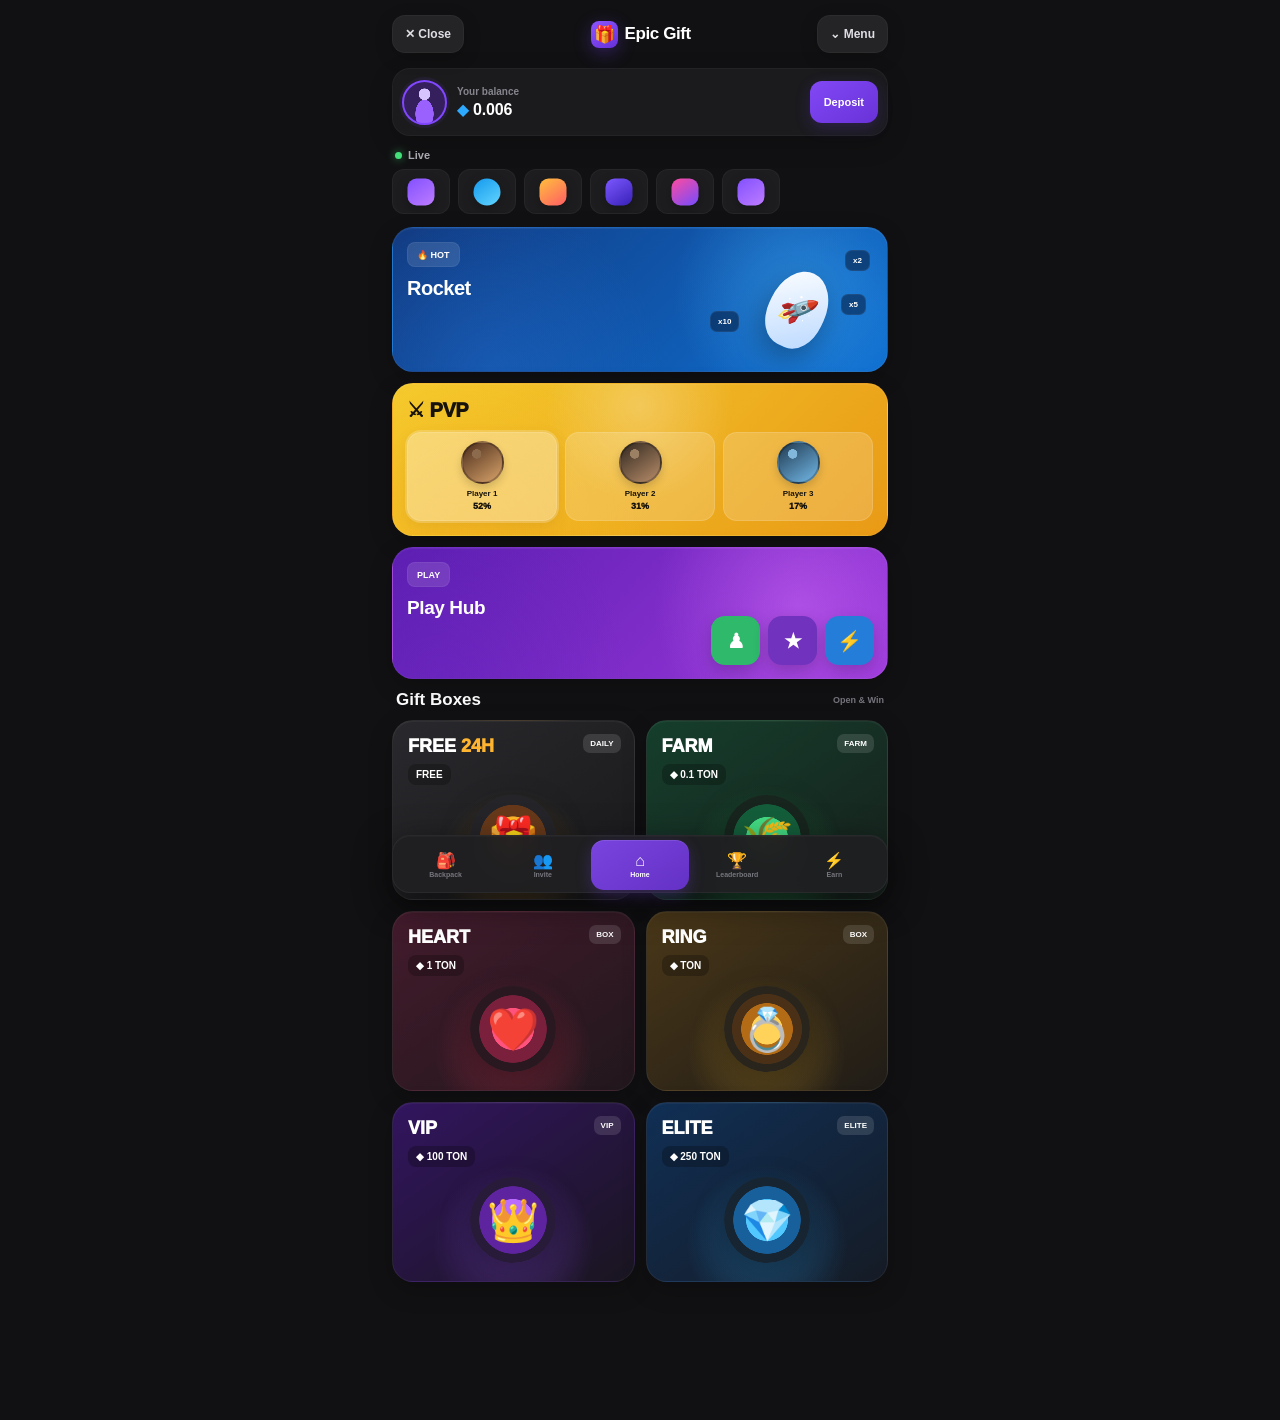
==== index.html @ b37fc545 "Update index.html" ====
<!DOCTYPE html>
<html lang="en">
<head>
  <meta charset="UTF-8">
  <meta name="viewport" content="width=device-width, initial-scale=1.0">
  <title>Epic Gift</title>

  <link rel="stylesheet" href="style.css?v=7">

  <style>
    /* BOX GRID */

    .box-section{
      margin-top:4px;
    }

    .box-section-title{
      display:flex;
      align-items:center;
      justify-content:space-between;
      margin:4px 4px 10px;
    }

    .box-section-title strong{
      font-size:17px;
      font-weight:900;
    }

    .box-section-title span{
      color:#77777f;
      font-size:9px;
      font-weight:700;
    }

    .box-grid{
      display:grid;
      grid-template-columns:repeat(2,1fr);
      gap:11px;
    }

    .gift-box-card{
      position:relative;
      min-height:180px;
      overflow:hidden;
      border-radius:21px;
      padding:15px;
      border:1px solid rgba(255,255,255,.06);
      box-shadow:
        inset 0 1px 0 rgba(255,255,255,.04),
        0 8px 25px rgba(0,0,0,.22);
      cursor:pointer;
      transition:transform .15s ease;
    }

    .gift-box-card:active{
      transform:scale(.97);
    }

    .box-name{
      position:relative;
      z-index:2;
      font-size:18px;
      font-weight:1000;
    }

    .box-price{
      position:relative;
      z-index:2;
      display:inline-flex;
      margin-top:7px;
      padding:5px 8px;
      border-radius:8px;
      background:rgba(0,0,0,.25);
      color:#fff;
      font-size:10px;
      font-weight:900;
    }

    .box-art{
      position:absolute;
      left:50%;
      bottom:18px;
      transform:translateX(-50%);
      width:86px;
      height:86px;
      display:flex;
      align-items:center;
      justify-content:center;
      border-radius:50%;
      font-size:42px;
      box-shadow:0 10px 30px rgba(0,0,0,.38);
    }

    .box-free{
      background:
        radial-gradient(circle at 50% 80%,rgba(255,174,39,.25),transparent 40%),
        linear-gradient(145deg,#29292d,#19191b);
    }

    .box-free .box-art{
      background:
        radial-gradient(circle,#ffb52f 0 35%,#67391a 36% 54%,#252529 55%);
    }

    .box-farm{
      background:
        radial-gradient(circle at 50% 80%,rgba(52,211,111,.32),transparent 42%),
        linear-gradient(145deg,#153e2c,#17201c);
    }

    .box-farm .box-art{
      background:
        radial-gradient(circle,#43dc83 0 34%,#145e3b 35% 55%,#17251e 56%);
    }

    .box-heart{
      background:
        radial-gradient(circle at 50% 80%,rgba(255,64,105,.34),transparent 42%),
        linear-gradient(145deg,#431b2c,#21171c);
    }

    .box-heart .box-art{
      background:
        radial-gradient(circle,#ff527c 0 34%,#7a203d 35% 55%,#291820 56%);
    }

    .box-ring{
      background:
        radial-gradient(circle at 50% 80%,rgba(255,194,52,.32),transparent 42%),
        linear-gradient(145deg,#493718,#201c17);
    }

    .box-ring .box-art{
      background:
        radial-gradient(circle,#ffd35a 0 25%,#b36b16 26% 42%,#493016 43% 57%,#29251d 58%);
    }

    .box-vip{
      background:
        radial-gradient(circle at 50% 80%,rgba(155,86,255,.38),transparent 43%),
        linear-gradient(145deg,#32155f,#19151f);
    }

    .box-vip .box-art{
      background:
        radial-gradient(circle,#b96cff 0 34%,#5e239e 35% 55%,#281a39 56%);
    }

    .box-elite{
      background:
        radial-gradient(circle at 50% 80%,rgba(51,174,255,.38),transparent 43%),
        linear-gradient(145deg,#102f55,#151b25);
    }

    .box-elite .box-art{
      background:
        radial-gradient(circle,#51c8ff 0 34%,#17609c 35% 55%,#172532 56%);
    }

    .box-tag{
      position:absolute;
      top:13px;
      right:13px;
      padding:5px 7px;
      border-radius:7px;
      background:rgba(255,255,255,.12);
      font-size:8px;
      font-weight:900;
    }

    @media(max-width:380px){

      .box-grid{
        gap:8px;
      }

      .gift-box-card{
        min-height:165px;
        padding:13px;
      }

      .box-name{
        font-size:16px;
      }

      .box-art{
        width:76px;
        height:76px;
        font-size:36px;
      }
    }
  </style>
</head>

<body>

<div class="app">

  <header class="topbar">

    <button class="close">
      ✕ Close
    </button>

    <div class="brand">
      <div class="gift-icon">🎁</div>
      <strong>Epic Gift</strong>
    </div>

    <button class="menu">
      ⌄ Menu
    </button>

  </header>


  <section class="balance">

    <div class="avatar"></div>

    <div class="balance-info">
      <span>Your balance</span>

      <strong>
        <i>◆</i> 0.006
      </strong>
    </div>

    <button class="deposit">
      Deposit
    </button>

  </section>


  <section class="live-section">

    <div class="live-title">
      <i></i>
      <span>Live</span>
    </div>

    <div class="live-scroll">

      <div class="live-item"></div>
      <div class="live-item ton"></div>
      <div class="live-item broom"></div>
      <div class="live-item bag"></div>
      <div class="live-item gift"></div>
      <div class="live-item"></div>

    </div>

  </section>


  <main>


    <!-- ROCKET -->

    <section class="banner rocket-banner">

      <div class="hot">
        🔥 HOT
      </div>

      <div class="rocket-title">
        Rocket
      </div>

      <div class="rocket-art">

        <div class="mult m1">
          x2
        </div>

        <div class="mult m2">
          x5
        </div>

        <div class="mult m3">
          x10
        </div>

        <div class="rocket-body">
          🚀
        </div>

      </div>

    </section>


    <!-- PVP -->

    <section class="banner pvp-banner">

      <div class="pvp-title">
        ⚔ PVP
      </div>

      <div class="players">

        <div class="player active-player">

          <div class="player-img"></div>

          <b>
            Player 1
          </b>

          <span>
            52%
          </span>

        </div>


        <div class="player">

          <div class="player-img two"></div>

          <b>
            Player 2
          </b>

          <span>
            31%
          </span>

        </div>


        <div class="player">

          <div class="player-img three"></div>

          <b>
            Player 3
          </b>

          <span>
            17%
          </span>

        </div>

      </div>

    </section>


    <!-- PLAY HUB -->

    <section class="banner play-banner">

      <div class="hot">
        PLAY
      </div>

      <div class="play-title">
        Play Hub
      </div>

      <div class="games">

        <div class="game green">
          ♟
        </div>

        <div class="game purple">
          ★
        </div>

        <div class="game blue">
          ⚡
        </div>

      </div>

    </section>


    <!-- BOXES -->

    <section class="box-section">

      <div class="box-section-title">

        <strong>
          Gift Boxes
        </strong>

        <span>
          Open & Win
        </span>

      </div>


      <div class="box-grid">


        <!-- FREE 24H -->

        <div
          class="gift-box-card box-free"
          data-box="FREE 24H"
          data-price="FREE"
        >

          <div class="box-name">
            FREE <span style="color:#ffb52f">24H</span>
          </div>

          <div class="box-price">
            FREE
          </div>

          <div class="box-art">
            🎁
          </div>

          <div class="box-tag">
            DAILY
          </div>

        </div>


        <!-- FARM -->

        <div
          class="gift-box-card box-farm"
          data-box="FARM BOX"
          data-price="0.1 TON"
        >

          <div class="box-name">
            FARM
          </div>

          <div class="box-price">
            ◆ 0.1 TON
          </div>

          <div class="box-art">
            🌾
          </div>

          <div class="box-tag">
            FARM
          </div>

        </div>


        <!-- HEART -->

        <div
          class="gift-box-card box-heart"
          data-box="HEART BOX"
          data-price="1 TON"
        >

          <div class="box-name">
            HEART
          </div>

          <div class="box-price">
            ◆ 1 TON
          </div>

          <div class="box-art">
            ❤️
          </div>

          <div class="box-tag">
            BOX
          </div>

        </div>


        <!-- RING -->

        <div
          class="gift-box-card box-ring"
          data-box="RING BOX"
          data-price="TON"
        >

          <div class="box-name">
            RING
          </div>

          <div class="box-price">
            ◆ TON
          </div>

          <div class="box-art">
            💍
          </div>

          <div class="box-tag">
            BOX
          </div>

        </div>


        <!-- VIP -->

        <div
          class="gift-box-card box-vip"
          data-box="VIP BOX"
          data-price="100 TON"
        >

          <div class="box-name">
            VIP
          </div>

          <div class="box-price">
            ◆ 100 TON
          </div>

          <div class="box-art">
            👑
          </div>

          <div class="box-tag">
            VIP
          </div>

        </div>


        <!-- ELITE -->

        <div
          class="gift-box-card box-elite"
          data-box="ELITE BOX"
          data-price="250 TON"
        >

          <div class="box-name">
            ELITE
          </div>

          <div class="box-price">
            ◆ 250 TON
          </div>

          <div class="box-art">
            💎
          </div>

          <div class="box-tag">
            ELITE
          </div>

        </div>


      </div>

    </section>


  </main>

</div>


<!-- BOTTOM NAV -->

<nav class="bottom-nav">

  <button>

    <div>
      🎒
    </div>

    <span>
      Backpack
    </span>

  </button>


  <button>

    <div>
      👥
    </div>

    <span>
      Invite
    </span>

  </button>


  <button class="active">

    <div>
      ⌂
    </div>

    <span>
      Home
    </span>

  </button>


  <button>

    <div>
      🏆
    </div>

    <span>
      Leaderboard
    </span>

  </button>


  <button>

    <div>
      ⚡
    </div>

    <span>
      Earn
    </span>

  </button>

</nav>


<script src="app.js?v=2"></script>


<script>
  document.addEventListener("DOMContentLoaded", () => {

    document.querySelectorAll(".gift-box-card").forEach(card => {

      card.addEventListener("click", () => {

        const box = card.dataset.box;
        const price = card.dataset.price;

        const old = document.querySelector(".epic-box-popup");

        if (old) {
          old.remove();
        }

        const popup = document.createElement("div");

        popup.className = "epic-box-popup";

        popup.innerHTML = `
          <div class="epic-box-popup-inner">

            <button class="epic-box-close">
              ✕
            </button>

            <div class="epic-box-popup-icon">
              🎁
            </div>

            <h2>
              ${box}
            </h2>

            <div class="epic-box-popup-price">
              ${price}
            </div>

            <p>
              Open this box and discover your possible Gift reward.
            </p>

            <button class="epic-box-open">
              OPEN BOX
            </button>

          </div>
        `;

        Object.assign(popup.style, {
          position:"fixed",
          inset:"0",
          zIndex:"200",
          background:"rgba(0,0,0,.76)",
          display:"flex",
          alignItems:"flex-end",
          justifyContent:"center",
          padding:"10px",
          backdropFilter:"blur(5px)"
        });

        const inner = popup.querySelector(
          ".epic-box-popup-inner"
        );

        Object.assign(inner.style, {
          width:"100%",
          maxWidth:"520px",
          background:"#222224",
          border:"1px solid rgba(255,255,255,.07)",
          borderRadius:"24px",
          padding:"22px",
          textAlign:"center",
          boxShadow:"0 20px 60px rgba(0,0,0,.6)"
        });

        const close = popup.querySelector(
          ".epic-box-close"
        );

        Object.assign(close.style, {
          position:"absolute",
          right:"22px",
          marginTop:"-5px",
          width:"38px",
          height:"38px",
          border:"0",
          borderRadius:"11px",
          background:"#303034",
          color:"#fff",
          fontSize:"18px"
        });

        Object.assign(
          popup.querySelector(".epic-box-popup-icon").style,
          {
            width:"80px",
            height:"80px",
            margin:"5px auto 12px",
            display:"flex",
            alignItems:"center",
            justifyContent:"center",
            borderRadius:"50%",
            background:"linear-gradient(145deg,#8b4dff,#5520b9)",
            fontSize:"38px",
            boxShadow:"0 10px 30px rgba(110,55,230,.35)"
          }
        );

        Object.assign(
          popup.querySelector(".epic-box-popup-price").style,
          {
            display:"inline-block",
            padding:"7px 12px",
            borderRadius:"10px",
            background:"#303034",
            color:"#fff",
            fontWeight:"900",
            fontSize:"13px"
          }
        );

        Object.assign(
          popup.querySelector(".epic-box-open").style,
          {
            width:"100%",
            padding:"14px",
            border:"0",
            borderRadius:"14px",
            background:"linear-gradient(145deg,#8148f5,#6932d8)",
            color:"#fff",
            fontWeight:"900",
            fontSize:"13px",
            marginTop:"10px"
          }
        );

        close.onclick = () => popup.remove();

        popup.onclick = e => {
          if (e.target === popup) {
            popup.remove();
          }
        };

        popup.querySelector(".epic-box-open").onclick = () => {

          alert(
            box +
            " — opening and real TON rewards will be connected after the wallet/backend is added."
          );

        };

        document.body.appendChild(popup);

      });

    });

  });
</script>

</body>
</html>
---- style.css ----
*{
  box-sizing:border-box;
}

html,
body{
  margin:0;
  padding:0;
  width:100%;
  min-height:100%;
  background:#111113;
  color:#fff;
  font-family:Arial,Helvetica,sans-serif;
}

body{
  overflow-x:hidden;
}

button{
  border:0;
  font:inherit;
  color:inherit;
  cursor:pointer;
  -webkit-tap-highlight-color:transparent;
}

.app{
  width:100%;
  max-width:520px;
  min-height:100vh;
  margin:0 auto;
  padding:0 12px 100px;
  background:#111113;
}

/* =========================
   HEADER
========================= */

.topbar{
  height:68px;
  display:flex;
  align-items:center;
  justify-content:space-between;
  gap:8px;
}

.close,
.menu{
  min-height:38px;
  background:#242427;
  border-radius:13px;
  padding:9px 13px;
  font-size:12px;
  font-weight:800;
  color:#dedee3;
  box-shadow:
    inset 0 0 0 1px rgba(255,255,255,.035),
    0 5px 18px rgba(0,0,0,.18);
}

.brand{
  display:flex;
  align-items:center;
  justify-content:center;
  gap:7px;
  font-size:17px;
  letter-spacing:-.4px;
}

.gift-icon{
  width:27px;
  height:27px;
  display:flex;
  align-items:center;
  justify-content:center;
  border-radius:8px;
  background:linear-gradient(145deg,#8c55ff,#6630d8);
  color:#fff;
  font-size:17px;
  box-shadow:0 5px 18px rgba(116,62,238,.32);
}

/* =========================
   BALANCE
========================= */

.balance{
  min-height:68px;
  display:flex;
  align-items:center;
  gap:10px;
  padding:9px 9px;
  background:#1b1b1e;
  border:1px solid rgba(255,255,255,.035);
  border-radius:18px;
  box-shadow:0 8px 25px rgba(0,0,0,.18);
}

.avatar{
  width:45px;
  height:45px;
  flex:none;
  border-radius:50%;
  position:relative;
  overflow:hidden;
  background:
    radial-gradient(
      circle at 50% 30%,
      #d6c4ff 0 16%,
      transparent 17%
    ),
    radial-gradient(
      ellipse at 50% 78%,
      #9a61ff 0 31%,
      transparent 32%
    ),
    #35205d;
  border:2px solid #8146ff;
  box-shadow:0 0 0 3px rgba(129,70,255,.08);
}

.balance-info{
  min-width:0;
  flex:1;
  display:flex;
  flex-direction:column;
  gap:5px;
}

.balance-info span{
  color:#85858d;
  font-size:10px;
  font-weight:700;
}

.balance-info strong{
  font-size:16px;
  line-height:1;
  letter-spacing:-.2px;
}

.balance-info strong i{
  color:#2da9ff;
  font-style:normal;
  font-size:15px;
}

.deposit{
  min-height:42px;
  background:linear-gradient(145deg,#8148f5,#6932d8);
  border-radius:12px;
  padding:10px 14px;
  font-size:11px;
  font-weight:900;
  white-space:nowrap;
  box-shadow:0 5px 15px rgba(111,57,222,.22);
}

/* =========================
   LIVE
========================= */

.live-section{
  margin-top:13px;
}

.live-title{
  display:flex;
  align-items:center;
  gap:6px;
  margin:0 0 8px 3px;
  font-size:11px;
  color:#aaaab1;
  font-weight:700;
}

.live-title i{
  width:7px;
  height:7px;
  flex:none;
  border-radius:50%;
  background:#43df78;
  box-shadow:0 0 9px rgba(67,223,120,.65);
}

.live-scroll{
  display:flex;
  gap:8px;
  overflow:hidden;
}

.live-item{
  width:58px;
  height:45px;
  flex:none;
  position:relative;
  overflow:hidden;
  border-radius:12px;
  background:#1d1d20;
  border:1px solid rgba(255,255,255,.04);
}

.live-item::after{
  content:"";
  position:absolute;
  width:27px;
  height:27px;
  left:50%;
  top:50%;
  transform:translate(-50%,-50%);
  border-radius:9px;
  background:linear-gradient(145deg,#8250ff,#bd7cff);
  box-shadow:0 4px 12px rgba(0,0,0,.25);
}

.live-item.ton::after{
  background:linear-gradient(145deg,#1499ed,#63d5ff);
  border-radius:50%;
}

.live-item.broom::after{
  background:linear-gradient(145deg,#ffbf3d,#ff5d64);
}

.live-item.bag::after{
  background:linear-gradient(145deg,#7c58ff,#3820b7);
}

.live-item.gift::after{
  background:linear-gradient(145deg,#ff4b9e,#744cff);
}

/* =========================
   MAIN
========================= */

main{
  margin-top:13px;
  padding-bottom:18px;
}

/* =========================
   GENERAL BANNERS
========================= */

.banner{
  position:relative;
  overflow:hidden;
  margin-bottom:11px;
  border-radius:21px;
  padding:14px;
  border:1px solid rgba(255,255,255,.055);
  box-shadow:
    inset 0 1px 0 rgba(255,255,255,.05),
    0 8px 24px rgba(0,0,0,.2);
}

.hot{
  display:inline-flex;
  align-items:center;
  min-height:25px;
  padding:5px 9px;
  border-radius:8px;
  background:rgba(255,255,255,.12);
  border:1px solid rgba(255,255,255,.06);
  font-size:9px;
  font-weight:900;
}

/* =========================
   ROCKET
========================= */

.rocket-banner{
  min-height:145px;
  background:
    radial-gradient(
      circle at 82% 45%,
      rgba(74,185,255,.42),
      transparent 30%
    ),
    radial-gradient(
      circle at 20% 100%,
      rgba(40,116,220,.3),
      transparent 40%
    ),
    linear-gradient(135deg,#123b82,#0e6ed0);
}

.rocket-title{
  margin-top:10px;
  font-size:20px;
  font-weight:900;
  letter-spacing:-.5px;
}

.rocket-art{
  position:absolute;
  right:17px;
  top:17px;
  width:160px;
  height:120px;
}

.rocket-body{
  position:absolute;
  left:59px;
  top:25px;
  width:57px;
  height:79px;
  display:flex;
  align-items:center;
  justify-content:center;
  transform:rotate(25deg);
  border-radius:52% 52% 45% 45%;
  background:linear-gradient(145deg,#fff,#b9d8ff);
  color:#1373d7;
  font-size:29px;
  box-shadow:0 10px 28px rgba(0,0,0,.3);
}

.mult{
  position:absolute;
  padding:5px 7px;
  border-radius:7px;
  background:rgba(4,27,61,.55);
  border:1px solid rgba(255,255,255,.06);
  font-size:8px;
  font-weight:900;
}

.m1{
  right:0;
  top:5px;
}

.m2{
  right:4px;
  top:49px;
}

.m3{
  left:0;
  top:66px;
}

/* =========================
   PVP
========================= */

.pvp-banner{
  min-height:147px;
  background:
    radial-gradient(
      circle at 50% 15%,
      rgba(255,255,255,.24),
      transparent 34%
    ),
    radial-gradient(
      circle at 15% 100%,
      rgba(255,173,25,.28),
      transparent 42%
    ),
    linear-gradient(135deg,#f4cb2d,#e99a16);
  color:#17120a;
}

.pvp-title{
  margin-bottom:10px;
  font-size:20px;
  font-weight:1000;
  letter-spacing:-.5px;
}

.players{
  display:flex;
  justify-content:space-between;
  gap:8px;
}

.player{
  flex:1;
  min-width:0;
  padding:8px 5px 9px;
  border-radius:14px;
  text-align:center;
  background:rgba(255,255,255,.18);
  border:1px solid rgba(255,255,255,.13);
}

.active-player{
  background:rgba(255,255,255,.35);
  box-shadow:
    0 0 0 2px rgba(255,255,255,.22),
    0 5px 15px rgba(120,70,0,.12);
}

.player-img{
  width:43px;
  height:43px;
  margin:0 auto 5px;
  border-radius:50%;
  background:
    radial-gradient(circle at 35% 28%,#8c6b4d 0 12%,transparent 13%),
    linear-gradient(145deg,#4b2d1c,#d8a36a);
  border:2px solid rgba(0,0,0,.25);
  box-shadow:0 4px 9px rgba(0,0,0,.16);
}

.player-img.two{
  background:
    radial-gradient(circle at 35% 28%,#9c8064 0 12%,transparent 13%),
    linear-gradient(145deg,#312820,#b88d69);
}

.player-img.three{
  background:
    radial-gradient(circle at 35% 28%,#83b8dd 0 12%,transparent 13%),
    linear-gradient(145deg,#20394f,#72b8e7);
}

.player b{
  display:block;
  font-size:8px;
}

.player span{
  display:block;
  margin-top:3px;
  font-size:9px;
  font-weight:1000;
}

/* =========================
   PLAY HUB
========================= */

.play-banner{
  min-height:132px;
  background:
    radial-gradient(
      circle at 82% 45%,
      rgba(222,119,255,.42),
      transparent 35%
    ),
    radial-gradient(
      circle at 10% 100%,
      rgba(96,35,187,.35),
      transparent 40%
    ),
    linear-gradient(135deg,#5c1eb1,#9b38dc);
}

.play-title{
  margin-top:10px;
  font-size:19px;
  font-weight:900;
  letter-spacing:-.4px;
}

.games{
  position:absolute;
  right:13px;
  bottom:13px;
  display:flex;
  gap:8px;
}

.game{
  width:49px;
  height:49px;
  display:flex;
  align-items:center;
  justify-content:center;
  border-radius:14px;
  color:#fff;
  font-size:20px;
  font-weight:900;
  box-shadow:0 6px 16px rgba(0,0,0,.18);
}

.game.green{
  background:#2eb96b;
}

.game.purple{
  background:#7133be;
}

.game.blue{
  background:#247ed9;
}

/* =========================
   FREE CARDS
========================= */

.free-grid{
  display:grid;
  grid-template-columns:1fr 1fr;
  gap:11px;
  padding-bottom:10px;
}

.free-card{
  position:relative;
  min-height:166px;
  overflow:hidden;
  border-radius:21px;
  padding:15px;
  background:#202023;
  border:1px solid rgba(255,255,255,.05);
  box-shadow:
    inset 0 1px 0 rgba(255,255,255,.035),
    0 8px 22px rgba(0,0,0,.2);
}

.free24{
  background:
    radial-gradient(
      circle at 50% 78%,
      rgba(255,184,53,.32),
      transparent 37%
    ),
    linear-gradient(145deg,#29292c,#1b1b1d);
}

.free{
  background:
    radial-gradient(
      circle at 50% 78%,
      rgba(124,66,255,.4),
      transparent 38%
    ),
    linear-gradient(145deg,#29272f,#1b1b1d);
}

.free-title{
  position:relative;
  z-index:2;
  font-size:19px;
  font-weight:1000;
  letter-spacing:-.4px;
}

.free-title span{
  color:#ffb62e;
}

.ring,
.free-art{
  position:absolute;
  left:50%;
  bottom:18px;
  transform:translateX(-50%);
  width:79px;
  height:79px;
  display:flex;
  align-items:center;
  justify-content:center;
  border-radius:50%;
  font-size:26px;
  box-shadow:0 10px 28px rgba(0,0,0,.4);
}

.ring{
  background:
    radial-gradient(
      circle,
      #ffcf58 0 17%,
      #ff8d24 18% 35%,
      #593a1c 36% 52%,
      #252529 53%
    );
}

.free-art{
  background:
    radial-gradient(
      circle,
      #c494ff 0 17%,
      #7741e5 18% 40%,
      #332058 41% 60%,
      #252529 61%
    );
}

/* =========================
   BOTTOM NAV
========================= */

.bottom-nav{
  position:fixed;
  z-index:20;
  left:50%;
  bottom:8px;
  transform:translateX(-50%);
  width:calc(100% - 20px);
  max-width:496px;
  height:67px;
  display:grid;
  grid-template-columns:repeat(5,1fr);
  padding:5px;
  border-radius:19px;
  background:rgba(31,31,34,.97);
  border:1px solid rgba(255,255,255,.045);
  box-shadow:
    0 10px 35px rgba(0,0,0,.52),
    inset 0 1px 0 rgba(255,255,255,.025);
  backdrop-filter:blur(12px);
}

.bottom-nav button{
  min-width:0;
  min-height:54px;
  display:flex;
  flex-direction:column;
  align-items:center;
  justify-content:center;
  gap:3px;
  background:transparent;
  border-radius:14px;
  color:#77777f;
  font-size:8px;
  font-weight:800;
}

.bottom-nav button div{
  font-size:18px;
  line-height:19px;
}

.bottom-nav button.active{
  color:#fff;
  background:linear-gradient(145deg,#7944df,#6431c5);
  box-shadow:
    0 5px 15px rgba(112,64,217,.3),
    inset 0 1px 0 rgba(255,255,255,.1);
}

/* =========================
   PANELS
========================= */

.epic-panel{
  -webkit-backdrop-filter:blur(5px);
  backdrop-filter:blur(5px);
}

.epic-panel-box{
  border:1px solid rgba(255,255,255,.06);
  color:#fff;
}

.epic-panel-head{
  display:flex;
  align-items:center;
  justify-content:space-between;
  gap:10px;
  margin-bottom:12px;
}

.epic-panel-close{
  width:36px;
  height:36px;
  display:flex;
  align-items:center;
  justify-content:center;
  border-radius:10px;
  background:#303034;
  color:#fff;
}

/* =========================
   MOBILE
========================= */

@media(max-width:380px){

  .app{
    padding-left:9px;
    padding-right:9px;
    padding-bottom:104px;
  }

  .topbar{
    height:64px;
  }

  .close,
  .menu{
    padding:8px 10px;
    font-size:11px;
  }

  .brand{
    font-size:15px;
  }

  .balance{
    gap:8px;
  }

  .deposit{
    padding:10px 11px;
  }

  .rocket-art{
    right:5px;
    transform:scale(.9);
    transform-origin:right center;
  }

  .free-grid{
    gap:8px;
  }

  .free-card{
    min-height:155px;
    padding:13px;
  }

  .games{
    right:9px;
    gap:5px;
  }

  .game{
    width:43px;
    height:43px;
  }

  .bottom-nav{
    width:calc(100% - 14px);
  }
}
/* FIX BOTTOM NAV */

.bottom-nav{
  height:58px;
  bottom:7px;
  padding:4px;
  border-radius:18px;
}

.bottom-nav button{
  min-height:48px;
  gap:2px;
  font-size:7px;
  border-radius:13px;
}

.bottom-nav button div{
  font-size:16px;
  line-height:17px;
}

.bottom-nav button.active{
  min-height:50px;
}

.app{
  padding-bottom:120px;
}

.free-grid{
  padding-bottom:18px;
}
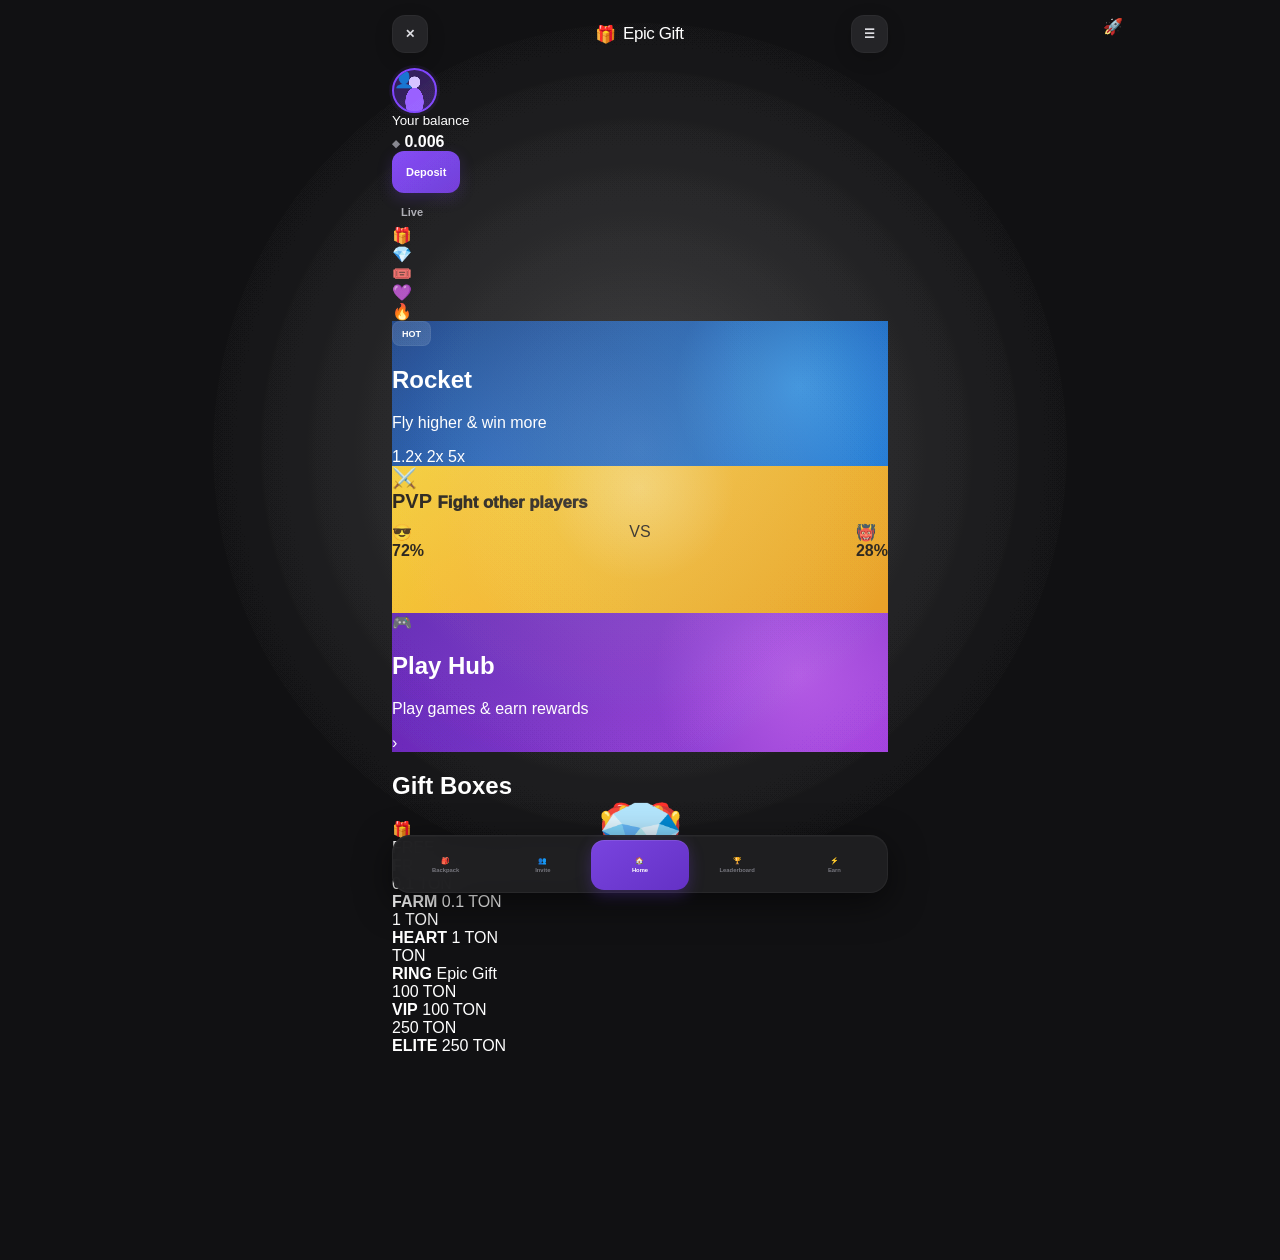
==== commit cd7ae352: "Update index.html" ====
--- a/index.html
+++ b/index.html
@@ -2,348 +2,113 @@
 <html lang="en">
 <head>
   <meta charset="UTF-8">
-  <meta name="viewport" content="width=device-width, initial-scale=1.0">
+  <meta name="viewport" content="width=device-width, initial-scale=1.0, maximum-scale=1.0, user-scalable=no">
+
   <title>Epic Gift</title>
 
-  <link rel="stylesheet" href="style.css?v=7">
-
-  <style>
-    /* BOX GRID */
-
-    .box-section{
-      margin-top:4px;
-    }
-
-    .box-section-title{
-      display:flex;
-      align-items:center;
-      justify-content:space-between;
-      margin:4px 4px 10px;
-    }
-
-    .box-section-title strong{
-      font-size:17px;
-      font-weight:900;
-    }
-
-    .box-section-title span{
-      color:#77777f;
-      font-size:9px;
-      font-weight:700;
-    }
-
-    .box-grid{
-      display:grid;
-      grid-template-columns:repeat(2,1fr);
-      gap:11px;
-    }
-
-    .gift-box-card{
-      position:relative;
-      min-height:180px;
-      overflow:hidden;
-      border-radius:21px;
-      padding:15px;
-      border:1px solid rgba(255,255,255,.06);
-      box-shadow:
-        inset 0 1px 0 rgba(255,255,255,.04),
-        0 8px 25px rgba(0,0,0,.22);
-      cursor:pointer;
-      transition:transform .15s ease;
-    }
-
-    .gift-box-card:active{
-      transform:scale(.97);
-    }
-
-    .box-name{
-      position:relative;
-      z-index:2;
-      font-size:18px;
-      font-weight:1000;
-    }
-
-    .box-price{
-      position:relative;
-      z-index:2;
-      display:inline-flex;
-      margin-top:7px;
-      padding:5px 8px;
-      border-radius:8px;
-      background:rgba(0,0,0,.25);
-      color:#fff;
-      font-size:10px;
-      font-weight:900;
-    }
-
-    .box-art{
-      position:absolute;
-      left:50%;
-      bottom:18px;
-      transform:translateX(-50%);
-      width:86px;
-      height:86px;
-      display:flex;
-      align-items:center;
-      justify-content:center;
-      border-radius:50%;
-      font-size:42px;
-      box-shadow:0 10px 30px rgba(0,0,0,.38);
-    }
-
-    .box-free{
-      background:
-        radial-gradient(circle at 50% 80%,rgba(255,174,39,.25),transparent 40%),
-        linear-gradient(145deg,#29292d,#19191b);
-    }
-
-    .box-free .box-art{
-      background:
-        radial-gradient(circle,#ffb52f 0 35%,#67391a 36% 54%,#252529 55%);
-    }
-
-    .box-farm{
-      background:
-        radial-gradient(circle at 50% 80%,rgba(52,211,111,.32),transparent 42%),
-        linear-gradient(145deg,#153e2c,#17201c);
-    }
-
-    .box-farm .box-art{
-      background:
-        radial-gradient(circle,#43dc83 0 34%,#145e3b 35% 55%,#17251e 56%);
-    }
-
-    .box-heart{
-      background:
-        radial-gradient(circle at 50% 80%,rgba(255,64,105,.34),transparent 42%),
-        linear-gradient(145deg,#431b2c,#21171c);
-    }
-
-    .box-heart .box-art{
-      background:
-        radial-gradient(circle,#ff527c 0 34%,#7a203d 35% 55%,#291820 56%);
-    }
-
-    .box-ring{
-      background:
-        radial-gradient(circle at 50% 80%,rgba(255,194,52,.32),transparent 42%),
-        linear-gradient(145deg,#493718,#201c17);
-    }
-
-    .box-ring .box-art{
-      background:
-        radial-gradient(circle,#ffd35a 0 25%,#b36b16 26% 42%,#493016 43% 57%,#29251d 58%);
-    }
-
-    .box-vip{
-      background:
-        radial-gradient(circle at 50% 80%,rgba(155,86,255,.38),transparent 43%),
-        linear-gradient(145deg,#32155f,#19151f);
-    }
-
-    .box-vip .box-art{
-      background:
-        radial-gradient(circle,#b96cff 0 34%,#5e239e 35% 55%,#281a39 56%);
-    }
-
-    .box-elite{
-      background:
-        radial-gradient(circle at 50% 80%,rgba(51,174,255,.38),transparent 43%),
-        linear-gradient(145deg,#102f55,#151b25);
-    }
-
-    .box-elite .box-art{
-      background:
-        radial-gradient(circle,#51c8ff 0 34%,#17609c 35% 55%,#172532 56%);
-    }
-
-    .box-tag{
-      position:absolute;
-      top:13px;
-      right:13px;
-      padding:5px 7px;
-      border-radius:7px;
-      background:rgba(255,255,255,.12);
-      font-size:8px;
-      font-weight:900;
-    }
-
-    @media(max-width:380px){
-
-      .box-grid{
-        gap:8px;
-      }
-
-      .gift-box-card{
-        min-height:165px;
-        padding:13px;
-      }
-
-      .box-name{
-        font-size:16px;
-      }
-
-      .box-art{
-        width:76px;
-        height:76px;
-        font-size:36px;
-      }
-    }
-  </style>
+  <link rel="stylesheet" href="style.css?v=8">
 </head>
 
 <body>
 
-<div class="app">
-
-  <header class="topbar">
-
-    <button class="close">
-      ✕ Close
-    </button>
-
-    <div class="brand">
-      <div class="gift-icon">🎁</div>
-      <strong>Epic Gift</strong>
-    </div>
-
-    <button class="menu">
-      ⌄ Menu
-    </button>
-
-  </header>
-
-
-  <section class="balance">
-
-    <div class="avatar"></div>
-
-    <div class="balance-info">
-      <span>Your balance</span>
-
-      <strong>
-        <i>◆</i> 0.006
-      </strong>
-    </div>
-
-    <button class="deposit">
-      Deposit
-    </button>
-
-  </section>
-
-
-  <section class="live-section">
-
-    <div class="live-title">
-      <i></i>
-      <span>Live</span>
-    </div>
-
-    <div class="live-scroll">
-
-      <div class="live-item"></div>
-      <div class="live-item ton"></div>
-      <div class="live-item broom"></div>
-      <div class="live-item bag"></div>
-      <div class="live-item gift"></div>
-      <div class="live-item"></div>
-
-    </div>
-
-  </section>
-
-
-  <main>
+  <div class="app">
+
+    <!-- HEADER -->
+    <header class="topbar">
+
+      <button class="close">✕</button>
+
+      <div class="brand">
+        <div class="brand-icon">🎁</div>
+        <span>Epic Gift</span>
+      </div>
+
+      <button class="menu">☰</button>
+
+    </header>
+
+
+    <!-- BALANCE -->
+    <section class="balance-section">
+
+      <div class="avatar">👤</div>
+
+      <div class="balance-info">
+        <small>Your balance</small>
+
+        <div class="balance-value">
+          <span class="ton-icon">◆</span>
+          <strong>0.006</strong>
+        </div>
+      </div>
+
+      <button class="deposit">Deposit</button>
+
+    </section>
+
+
+    <!-- LIVE -->
+    <section class="live-section">
+
+      <div class="live-title">
+        <span class="live-dot"></span>
+        <strong>Live</strong>
+      </div>
+
+      <div class="live-cards">
+        <div class="live-card">🎁</div>
+        <div class="live-card">💎</div>
+        <div class="live-card">🎟️</div>
+        <div class="live-card">💜</div>
+        <div class="live-card">🔥</div>
+      </div>
+
+    </section>
 
 
     <!-- ROCKET -->
-
-    <section class="banner rocket-banner">
-
-      <div class="hot">
-        🔥 HOT
-      </div>
-
-      <div class="rocket-title">
-        Rocket
-      </div>
-
-      <div class="rocket-art">
-
-        <div class="mult m1">
-          x2
-        </div>
-
-        <div class="mult m2">
-          x5
-        </div>
-
-        <div class="mult m3">
-          x10
-        </div>
-
-        <div class="rocket-body">
-          🚀
-        </div>
-
+    <section class="rocket-banner">
+
+      <div class="banner-text">
+        <span class="hot">HOT</span>
+        <h2>Rocket</h2>
+        <p>Fly higher & win more</p>
+      </div>
+
+      <div class="rocket-art">🚀</div>
+
+      <div class="multipliers">
+        <span>1.2x</span>
+        <span>2x</span>
+        <span>5x</span>
       </div>
 
     </section>
 
 
     <!-- PVP -->
-
-    <section class="banner pvp-banner">
+    <section class="pvp-banner">
 
       <div class="pvp-title">
-        ⚔ PVP
+        <span>⚔️</span>
+        <div>
+          <strong>PVP</strong>
+          <small>Fight other players</small>
+        </div>
       </div>
 
       <div class="players">
 
-        <div class="player active-player">
-
-          <div class="player-img"></div>
-
-          <b>
-            Player 1
-          </b>
-
-          <span>
-            52%
-          </span>
-
-        </div>
-
-
-        <div class="player">
-
-          <div class="player-img two"></div>
-
-          <b>
-            Player 2
-          </b>
-
-          <span>
-            31%
-          </span>
-
-        </div>
-
-
-        <div class="player">
-
-          <div class="player-img three"></div>
-
-          <b>
-            Player 3
-          </b>
-
-          <span>
-            17%
-          </span>
-
+        <div class="player-card">
+          <div class="player-avatar">😎</div>
+          <b>72%</b>
+        </div>
+
+        <div class="vs">VS</div>
+
+        <div class="player-card">
+          <div class="player-avatar">👹</div>
+          <b>28%</b>
         </div>
 
       </div>
@@ -352,465 +117,461 @@
 
 
     <!-- PLAY HUB -->
-
-    <section class="banner play-banner">
-
-      <div class="hot">
-        PLAY
-      </div>
-
-      <div class="play-title">
-        Play Hub
-      </div>
-
-      <div class="games">
-
-        <div class="game green">
-          ♟
-        </div>
-
-        <div class="game purple">
-          ★
-        </div>
-
-        <div class="game blue">
-          ⚡
-        </div>
-
-      </div>
+    <section class="play-banner">
+
+      <div>
+        <span class="play-icon">🎮</span>
+
+        <div>
+          <h2>Play Hub</h2>
+          <p>Play games & earn rewards</p>
+        </div>
+      </div>
+
+      <span class="arrow">›</span>
 
     </section>
 
 
     <!-- BOXES -->
-
-    <section class="box-section">
-
-      <div class="box-section-title">
-
-        <strong>
-          Gift Boxes
-        </strong>
-
-        <span>
-          Open & Win
-        </span>
-
-      </div>
-
-
-      <div class="box-grid">
+    <section class="boxes-section">
+
+      <div class="section-title">
+        <h2>Gift Boxes</h2>
+        <span>🎁</span>
+      </div>
+
+
+      <div class="gift-box-grid">
 
 
         <!-- FREE 24H -->
-
-        <div
-          class="gift-box-card box-free"
+        <div
+          class="gift-box-card free24"
           data-box="FREE 24H"
           data-price="FREE"
         >
 
-          <div class="box-name">
-            FREE <span style="color:#ffb52f">24H</span>
-          </div>
-
-          <div class="box-price">
-            FREE
-          </div>
-
-          <div class="box-art">
+          <div class="box-badge">FREE</div>
+
+          <div
+            class="box-art"
+            style="
+              position:absolute;
+              left:50%;
+              bottom:18px;
+              transform:translateX(-50%);
+              font-size:70px;
+            "
+          >
             🎁
           </div>
 
-          <div class="box-tag">
-            DAILY
+          <div class="box-info">
+            <strong>FREE 24H</strong>
+            <span>Every 24 hours</span>
           </div>
 
         </div>
 
 
         <!-- FARM -->
-
-        <div
-          class="gift-box-card box-farm"
-          data-box="FARM BOX"
+        <div
+          class="gift-box-card"
+          data-box="FARM"
           data-price="0.1 TON"
         >
 
-          <div class="box-name">
-            FARM
-          </div>
-
-          <div class="box-price">
-            ◆ 0.1 TON
-          </div>
-
-          <div class="box-art">
+          <div class="box-badge">0.1 TON</div>
+
+          <div
+            class="box-art"
+            style="
+              position:absolute;
+              left:50%;
+              bottom:18px;
+              transform:translateX(-50%);
+              font-size:70px;
+            "
+          >
             🌾
           </div>
 
-          <div class="box-tag">
-            FARM
+          <div class="box-info">
+            <strong>FARM</strong>
+            <span>0.1 TON</span>
           </div>
 
         </div>
 
 
         <!-- HEART -->
-
-        <div
-          class="gift-box-card box-heart"
-          data-box="HEART BOX"
+        <div
+          class="gift-box-card"
+          data-box="HEART"
           data-price="1 TON"
         >
 
-          <div class="box-name">
-            HEART
-          </div>
-
-          <div class="box-price">
-            ◆ 1 TON
-          </div>
-
-          <div class="box-art">
+          <div class="box-badge">1 TON</div>
+
+          <div
+            class="box-art"
+            style="
+              position:absolute;
+              left:50%;
+              bottom:18px;
+              transform:translateX(-50%);
+              font-size:70px;
+            "
+          >
             ❤️
           </div>
 
-          <div class="box-tag">
-            BOX
+          <div class="box-info">
+            <strong>HEART</strong>
+            <span>1 TON</span>
           </div>
 
         </div>
 
 
         <!-- RING -->
-
-        <div
-          class="gift-box-card box-ring"
-          data-box="RING BOX"
+        <div
+          class="gift-box-card"
+          data-box="RING"
           data-price="TON"
         >
 
-          <div class="box-name">
-            RING
-          </div>
-
-          <div class="box-price">
-            ◆ TON
-          </div>
-
-          <div class="box-art">
+          <div class="box-badge">TON</div>
+
+          <div
+            class="box-art"
+            style="
+              position:absolute;
+              left:50%;
+              bottom:18px;
+              transform:translateX(-50%);
+              font-size:70px;
+            "
+          >
             💍
           </div>
 
-          <div class="box-tag">
-            BOX
+          <div class="box-info">
+            <strong>RING</strong>
+            <span>Epic Gift</span>
           </div>
 
         </div>
 
 
         <!-- VIP -->
-
-        <div
-          class="gift-box-card box-vip"
-          data-box="VIP BOX"
+        <div
+          class="gift-box-card"
+          data-box="VIP"
           data-price="100 TON"
         >
 
-          <div class="box-name">
-            VIP
-          </div>
-
-          <div class="box-price">
-            ◆ 100 TON
-          </div>
-
-          <div class="box-art">
+          <div class="box-badge">100 TON</div>
+
+          <div
+            class="box-art"
+            style="
+              position:absolute;
+              left:50%;
+              bottom:18px;
+              transform:translateX(-50%);
+              font-size:70px;
+            "
+          >
             👑
           </div>
 
-          <div class="box-tag">
-            VIP
+          <div class="box-info">
+            <strong>VIP</strong>
+            <span>100 TON</span>
           </div>
 
         </div>
 
 
         <!-- ELITE -->
-
-        <div
-          class="gift-box-card box-elite"
-          data-box="ELITE BOX"
+        <div
+          class="gift-box-card"
+          data-box="ELITE"
           data-price="250 TON"
         >
 
-          <div class="box-name">
-            ELITE
-          </div>
-
-          <div class="box-price">
-            ◆ 250 TON
-          </div>
-
-          <div class="box-art">
+          <div class="box-badge">250 TON</div>
+
+          <div
+            class="box-art"
+            style="
+              position:absolute;
+              left:50%;
+              bottom:18px;
+              transform:translateX(-50%);
+              font-size:70px;
+            "
+          >
             💎
           </div>
 
-          <div class="box-tag">
-            ELITE
-          </div>
-
-        </div>
-
+          <div class="box-info">
+            <strong>ELITE</strong>
+            <span>250 TON</span>
+          </div>
+
+        </div>
 
       </div>
 
     </section>
 
 
-  </main>
-
-</div>
-
-
-<!-- BOTTOM NAV -->
-
-<nav class="bottom-nav">
-
-  <button>
-
-    <div>
-      🎒
+    <!-- BOTTOM NAV -->
+    <nav class="bottom-nav">
+
+      <button>
+        <span>🎒</span>
+        <small>Backpack</small>
+      </button>
+
+      <button>
+        <span>👥</span>
+        <small>Invite</small>
+      </button>
+
+      <button class="active">
+        <span>🏠</span>
+        <small>Home</small>
+      </button>
+
+      <button>
+        <span>🏆</span>
+        <small>Leaderboard</small>
+      </button>
+
+      <button>
+        <span>⚡</span>
+        <small>Earn</small>
+      </button>
+
+    </nav>
+
+  </div>
+
+
+  <!-- BOX POPUP -->
+  <div
+    id="boxPopup"
+    style="
+      display:none;
+      position:fixed;
+      inset:0;
+      z-index:999;
+      background:rgba(0,0,0,.75);
+      align-items:flex-end;
+      justify-content:center;
+      padding:12px;
+    "
+  >
+
+    <div
+      style="
+        width:100%;
+        max-width:520px;
+        background:#222224;
+        border-radius:24px;
+        padding:20px;
+        color:white;
+        box-shadow:0 20px 60px rgba(0,0,0,.6);
+      "
+    >
+
+      <div
+        style="
+          display:flex;
+          justify-content:space-between;
+          align-items:center;
+          margin-bottom:18px;
+        "
+      >
+
+        <strong
+          id="popupTitle"
+          style="font-size:20px;"
+        >
+          Gift Box
+        </strong>
+
+        <button
+          id="popupClose"
+          style="
+            border:0;
+            background:#333338;
+            color:white;
+            width:36px;
+            height:36px;
+            border-radius:12px;
+            font-size:18px;
+          "
+        >
+          ✕
+        </button>
+
+      </div>
+
+
+      <div
+        id="popupContent"
+        style="
+          text-align:center;
+          padding:10px 0;
+        "
+      >
+
+        <div
+          id="popupEmoji"
+          style="
+            font-size:80px;
+            margin-bottom:12px;
+          "
+        >
+          🎁
+        </div>
+
+        <p
+          id="popupPrice"
+          style="
+            color:#aaa;
+            margin:8px 0 18px;
+          "
+        >
+          Gift Box
+        </p>
+
+        <button
+          id="openBoxButton"
+          style="
+            width:100%;
+            border:0;
+            border-radius:14px;
+            padding:15px;
+            background:#8b5cf6;
+            color:white;
+            font-size:16px;
+            font-weight:bold;
+          "
+        >
+          OPEN BOX
+        </button>
+
+      </div>
+
     </div>
 
-    <span>
-      Backpack
-    </span>
-
-  </button>
-
-
-  <button>
-
-    <div>
-      👥
-    </div>
-
-    <span>
-      Invite
-    </span>
-
-  </button>
-
-
-  <button class="active">
-
-    <div>
-      ⌂
-    </div>
-
-    <span>
-      Home
-    </span>
-
-  </button>
-
-
-  <button>
-
-    <div>
-      🏆
-    </div>
-
-    <span>
-      Leaderboard
-    </span>
-
-  </button>
-
-
-  <button>
-
-    <div>
-      ⚡
-    </div>
-
-    <span>
-      Earn
-    </span>
-
-  </button>
-
-</nav>
-
-
-<script src="app.js?v=2"></script>
-
-
-<script>
-  document.addEventListener("DOMContentLoaded", () => {
-
-    document.querySelectorAll(".gift-box-card").forEach(card => {
-
-      card.addEventListener("click", () => {
-
-        const box = card.dataset.box;
-        const price = card.dataset.price;
-
-        const old = document.querySelector(".epic-box-popup");
-
-        if (old) {
-          old.remove();
+  </div>
+
+
+  <script src="app.js?v=2"></script>
+
+
+  <!-- BOX SCRIPT -->
+  <script>
+
+    document.addEventListener("DOMContentLoaded", () => {
+
+      const popup = document.getElementById("boxPopup");
+      const popupTitle = document.getElementById("popupTitle");
+      const popupPrice = document.getElementById("popupPrice");
+      const popupEmoji = document.getElementById("popupEmoji");
+      const close = document.getElementById("popupClose");
+      const openButton = document.getElementById("openBoxButton");
+
+      let selectedBox = "";
+
+      const emojis = {
+        "FREE 24H": "🎁",
+        "FARM": "🌾",
+        "HEART": "❤️",
+        "RING": "💍",
+        "VIP": "👑",
+        "ELITE": "💎"
+      };
+
+
+      document
+        .querySelectorAll(".gift-box-card")
+        .forEach((card) => {
+
+          card.addEventListener("click", () => {
+
+            selectedBox =
+              card.dataset.box || "Gift Box";
+
+            const price =
+              card.dataset.price || "";
+
+            popupTitle.textContent =
+              selectedBox;
+
+            popupPrice.textContent =
+              price === "FREE"
+                ? "Free reward — once every 24 hours"
+                : "Price: " + price;
+
+            popupEmoji.textContent =
+              emojis[selectedBox] || "🎁";
+
+            openButton.textContent =
+              price === "FREE"
+                ? "CLAIM FREE GIFT"
+                : "OPEN BOX";
+
+            popup.style.display = "flex";
+
+          });
+
+        });
+
+
+      close.addEventListener("click", () => {
+        popup.style.display = "none";
+      });
+
+
+      popup.addEventListener("click", (event) => {
+
+        if (event.target === popup) {
+          popup.style.display = "none";
         }
 
-        const popup = document.createElement("div");
-
-        popup.className = "epic-box-popup";
-
-        popup.innerHTML = `
-          <div class="epic-box-popup-inner">
-
-            <button class="epic-box-close">
-              ✕
-            </button>
-
-            <div class="epic-box-popup-icon">
-              🎁
-            </div>
-
-            <h2>
-              ${box}
-            </h2>
-
-            <div class="epic-box-popup-price">
-              ${price}
-            </div>
-
-            <p>
-              Open this box and discover your possible Gift reward.
-            </p>
-
-            <button class="epic-box-open">
-              OPEN BOX
-            </button>
-
-          </div>
-        `;
-
-        Object.assign(popup.style, {
-          position:"fixed",
-          inset:"0",
-          zIndex:"200",
-          background:"rgba(0,0,0,.76)",
-          display:"flex",
-          alignItems:"flex-end",
-          justifyContent:"center",
-          padding:"10px",
-          backdropFilter:"blur(5px)"
-        });
-
-        const inner = popup.querySelector(
-          ".epic-box-popup-inner"
-        );
-
-        Object.assign(inner.style, {
-          width:"100%",
-          maxWidth:"520px",
-          background:"#222224",
-          border:"1px solid rgba(255,255,255,.07)",
-          borderRadius:"24px",
-          padding:"22px",
-          textAlign:"center",
-          boxShadow:"0 20px 60px rgba(0,0,0,.6)"
-        });
-
-        const close = popup.querySelector(
-          ".epic-box-close"
-        );
-
-        Object.assign(close.style, {
-          position:"absolute",
-          right:"22px",
-          marginTop:"-5px",
-          width:"38px",
-          height:"38px",
-          border:"0",
-          borderRadius:"11px",
-          background:"#303034",
-          color:"#fff",
-          fontSize:"18px"
-        });
-
-        Object.assign(
-          popup.querySelector(".epic-box-popup-icon").style,
-          {
-            width:"80px",
-            height:"80px",
-            margin:"5px auto 12px",
-            display:"flex",
-            alignItems:"center",
-            justifyContent:"center",
-            borderRadius:"50%",
-            background:"linear-gradient(145deg,#8b4dff,#5520b9)",
-            fontSize:"38px",
-            boxShadow:"0 10px 30px rgba(110,55,230,.35)"
-          }
-        );
-
-        Object.assign(
-          popup.querySelector(".epic-box-popup-price").style,
-          {
-            display:"inline-block",
-            padding:"7px 12px",
-            borderRadius:"10px",
-            background:"#303034",
-            color:"#fff",
-            fontWeight:"900",
-            fontSize:"13px"
-          }
-        );
-
-        Object.assign(
-          popup.querySelector(".epic-box-open").style,
-          {
-            width:"100%",
-            padding:"14px",
-            border:"0",
-            borderRadius:"14px",
-            background:"linear-gradient(145deg,#8148f5,#6932d8)",
-            color:"#fff",
-            fontWeight:"900",
-            fontSize:"13px",
-            marginTop:"10px"
-          }
-        );
-
-        close.onclick = () => popup.remove();
-
-        popup.onclick = e => {
-          if (e.target === popup) {
-            popup.remove();
-          }
-        };
-
-        popup.querySelector(".epic-box-open").onclick = () => {
+      });
+
+
+      openButton.addEventListener("click", () => {
+
+        if (selectedBox === "FREE 24H") {
 
           alert(
-            box +
-            " — opening and real TON rewards will be connected after the wallet/backend is added."
+            "🎁 Your 24-hour free gift will be connected to the real reward system in the next step."
           );
 
-        };
-
-        document.body.appendChild(popup);
+        } else {
+
+          alert(
+            selectedBox +
+            " will be connected to real TON payment and backend in the next step."
+          );
+
+        }
 
       });
 
     });
 
-  });
-</script>
+  </script>
 
 </body>
 </html>
--- a/style.css
+++ b/style.css
@@ -30,13 +30,11 @@
   max-width:520px;
   min-height:100vh;
   margin:0 auto;
-  padding:0 12px 100px;
+  padding:0 12px 120px;
   background:#111113;
 }
 
-/* =========================
-   HEADER
-========================= */
+/* HEADER */
 
 .topbar{
   height:68px;
@@ -82,16 +80,14 @@
   box-shadow:0 5px 18px rgba(116,62,238,.32);
 }
 
-/* =========================
-   BALANCE
-========================= */
+/* BALANCE */
 
 .balance{
   min-height:68px;
   display:flex;
   align-items:center;
   gap:10px;
-  padding:9px 9px;
+  padding:9px;
   background:#1b1b1e;
   border:1px solid rgba(255,255,255,.035);
   border-radius:18px;
@@ -106,16 +102,8 @@
   position:relative;
   overflow:hidden;
   background:
-    radial-gradient(
-      circle at 50% 30%,
-      #d6c4ff 0 16%,
-      transparent 17%
-    ),
-    radial-gradient(
-      ellipse at 50% 78%,
-      #9a61ff 0 31%,
-      transparent 32%
-    ),
+    radial-gradient(circle at 50% 30%,#d6c4ff 0 16%,transparent 17%),
+    radial-gradient(ellipse at 50% 78%,#9a61ff 0 31%,transparent 32%),
     #35205d;
   border:2px solid #8146ff;
   box-shadow:0 0 0 3px rgba(129,70,255,.08);
@@ -138,7 +126,6 @@
 .balance-info strong{
   font-size:16px;
   line-height:1;
-  letter-spacing:-.2px;
 }
 
 .balance-info strong i{
@@ -158,9 +145,7 @@
   box-shadow:0 5px 15px rgba(111,57,222,.22);
 }
 
-/* =========================
-   LIVE
-========================= */
+/* LIVE */
 
 .live-section{
   margin-top:13px;
@@ -213,6 +198,23 @@
   border-radius:9px;
   background:linear-gradient(145deg,#8250ff,#bd7cff);
   box-shadow:0 4px 12px rgba(0,0,0,.25);
+  animation:liveFloat 2.8s ease-in-out infinite;
+}
+
+.live-item:nth-child(2)::after{
+  animation-delay:.3s;
+}
+
+.live-item:nth-child(3)::after{
+  animation-delay:.6s;
+}
+
+.live-item:nth-child(4)::after{
+  animation-delay:.9s;
+}
+
+.live-item:nth-child(5)::after{
+  animation-delay:1.2s;
 }
 
 .live-item.ton::after{
@@ -232,18 +234,14 @@
   background:linear-gradient(145deg,#ff4b9e,#744cff);
 }
 
-/* =========================
-   MAIN
-========================= */
+/* MAIN */
 
 main{
   margin-top:13px;
   padding-bottom:18px;
 }
 
-/* =========================
-   GENERAL BANNERS
-========================= */
+/* BANNERS */
 
 .banner{
   position:relative;
@@ -269,23 +267,13 @@
   font-weight:900;
 }
 
-/* =========================
-   ROCKET
-========================= */
+/* ROCKET */
 
 .rocket-banner{
   min-height:145px;
   background:
-    radial-gradient(
-      circle at 82% 45%,
-      rgba(74,185,255,.42),
-      transparent 30%
-    ),
-    radial-gradient(
-      circle at 20% 100%,
-      rgba(40,116,220,.3),
-      transparent 40%
-    ),
+    radial-gradient(circle at 82% 45%,rgba(74,185,255,.42),transparent 30%),
+    radial-gradient(circle at 20% 100%,rgba(40,116,220,.3),transparent 40%),
     linear-gradient(135deg,#123b82,#0e6ed0);
 }
 
@@ -293,7 +281,6 @@
   margin-top:10px;
   font-size:20px;
   font-weight:900;
-  letter-spacing:-.5px;
 }
 
 .rocket-art{
@@ -319,6 +306,7 @@
   color:#1373d7;
   font-size:29px;
   box-shadow:0 10px 28px rgba(0,0,0,.3);
+  animation:rocketFloat 3s ease-in-out infinite;
 }
 
 .mult{
@@ -329,6 +317,7 @@
   border:1px solid rgba(255,255,255,.06);
   font-size:8px;
   font-weight:900;
+  animation:multPulse 2s ease-in-out infinite;
 }
 
 .m1{
@@ -339,30 +328,22 @@
 .m2{
   right:4px;
   top:49px;
+  animation-delay:.35s;
 }
 
 .m3{
   left:0;
   top:66px;
-}
-
-/* =========================
-   PVP
-========================= */
+  animation-delay:.7s;
+}
+
+/* PVP */
 
 .pvp-banner{
   min-height:147px;
   background:
-    radial-gradient(
-      circle at 50% 15%,
-      rgba(255,255,255,.24),
-      transparent 34%
-    ),
-    radial-gradient(
-      circle at 15% 100%,
-      rgba(255,173,25,.28),
-      transparent 42%
-    ),
+    radial-gradient(circle at 50% 15%,rgba(255,255,255,.24),transparent 34%),
+    radial-gradient(circle at 15% 100%,rgba(255,173,25,.28),transparent 42%),
     linear-gradient(135deg,#f4cb2d,#e99a16);
   color:#17120a;
 }
@@ -371,7 +352,6 @@
   margin-bottom:10px;
   font-size:20px;
   font-weight:1000;
-  letter-spacing:-.5px;
 }
 
 .players{
@@ -388,6 +368,15 @@
   text-align:center;
   background:rgba(255,255,255,.18);
   border:1px solid rgba(255,255,255,.13);
+  animation:playerFloat 3.2s ease-in-out infinite;
+}
+
+.player:nth-child(2){
+  animation-delay:.3s;
+}
+
+.player:nth-child(3){
+  animation-delay:.6s;
 }
 
 .active-player{
@@ -407,6 +396,7 @@
     linear-gradient(145deg,#4b2d1c,#d8a36a);
   border:2px solid rgba(0,0,0,.25);
   box-shadow:0 4px 9px rgba(0,0,0,.16);
+  animation:avatarPulse 2.5s ease-in-out infinite;
 }
 
 .player-img.two{
@@ -433,23 +423,13 @@
   font-weight:1000;
 }
 
-/* =========================
-   PLAY HUB
-========================= */
+/* PLAY HUB */
 
 .play-banner{
   min-height:132px;
   background:
-    radial-gradient(
-      circle at 82% 45%,
-      rgba(222,119,255,.42),
-      transparent 35%
-    ),
-    radial-gradient(
-      circle at 10% 100%,
-      rgba(96,35,187,.35),
-      transparent 40%
-    ),
+    radial-gradient(circle at 82% 45%,rgba(222,119,255,.42),transparent 35%),
+    radial-gradient(circle at 10% 100%,rgba(96,35,187,.35),transparent 40%),
     linear-gradient(135deg,#5c1eb1,#9b38dc);
 }
 
@@ -457,7 +437,6 @@
   margin-top:10px;
   font-size:19px;
   font-weight:900;
-  letter-spacing:-.4px;
 }
 
 .games{
@@ -479,6 +458,15 @@
   font-size:20px;
   font-weight:900;
   box-shadow:0 6px 16px rgba(0,0,0,.18);
+  animation:gameFloat 2.4s ease-in-out infinite;
+}
+
+.game:nth-child(2){
+  animation-delay:.25s;
+}
+
+.game:nth-child(3){
+  animation-delay:.5s;
 }
 
 .game.green{
@@ -493,117 +481,93 @@
   background:#247ed9;
 }
 
-/* =========================
-   FREE CARDS
-========================= */
-
-.free-grid{
-  display:grid;
-  grid-template-columns:1fr 1fr;
-  gap:11px;
-  padding-bottom:10px;
-}
-
-.free-card{
-  position:relative;
-  min-height:166px;
-  overflow:hidden;
-  border-radius:21px;
-  padding:15px;
-  background:#202023;
-  border:1px solid rgba(255,255,255,.05);
-  box-shadow:
-    inset 0 1px 0 rgba(255,255,255,.035),
-    0 8px 22px rgba(0,0,0,.2);
-}
-
-.free24{
-  background:
-    radial-gradient(
-      circle at 50% 78%,
-      rgba(255,184,53,.32),
-      transparent 37%
-    ),
-    linear-gradient(145deg,#29292c,#1b1b1d);
-}
-
-.free{
-  background:
-    radial-gradient(
-      circle at 50% 78%,
-      rgba(124,66,255,.4),
-      transparent 38%
-    ),
-    linear-gradient(145deg,#29272f,#1b1b1d);
-}
-
-.free-title{
-  position:relative;
-  z-index:2;
-  font-size:19px;
-  font-weight:1000;
-  letter-spacing:-.4px;
-}
-
-.free-title span{
-  color:#ffb62e;
-}
-
-.ring,
-.free-art{
+/* BOX CARDS */
+
+.gift-box-card{
+  isolation:isolate;
+  transition:
+    transform .25s ease,
+    box-shadow .25s ease,
+    filter .25s ease;
+}
+
+.gift-box-card::before{
+  content:"";
   position:absolute;
-  left:50%;
-  bottom:18px;
-  transform:translateX(-50%);
-  width:79px;
-  height:79px;
-  display:flex;
-  align-items:center;
-  justify-content:center;
-  border-radius:50%;
-  font-size:26px;
-  box-shadow:0 10px 28px rgba(0,0,0,.4);
-}
-
-.ring{
+  inset:-40%;
+  z-index:-1;
   background:
     radial-gradient(
       circle,
-      #ffcf58 0 17%,
-      #ff8d24 18% 35%,
-      #593a1c 36% 52%,
-      #252529 53%
+      rgba(255,255,255,.16),
+      transparent 32%
     );
-}
-
-.free-art{
-  background:
-    radial-gradient(
-      circle,
-      #c494ff 0 17%,
-      #7741e5 18% 40%,
-      #332058 41% 60%,
-      #252529 61%
-    );
-}
-
-/* =========================
-   BOTTOM NAV
-========================= */
+  opacity:.25;
+  animation:boxGlow 4s ease-in-out infinite;
+}
+
+.gift-box-card:hover{
+  transform:translateY(-5px);
+}
+
+.gift-box-card:active{
+  transform:scale(.96);
+}
+
+.box-art{
+  animation:
+    giftFloat 2.8s ease-in-out infinite,
+    giftGlow 2.8s ease-in-out infinite;
+  transform-origin:center;
+}
+
+.gift-box-card:nth-child(2) .box-art{
+  animation-delay:.35s;
+}
+
+.gift-box-card:nth-child(3) .box-art{
+  animation:
+    heartFloat 1.6s ease-in-out infinite,
+    giftGlow 2.2s ease-in-out infinite;
+}
+
+.gift-box-card:nth-child(4) .box-art{
+  animation:
+    ringSpin 4.5s ease-in-out infinite,
+    giftGlow 2.5s ease-in-out infinite;
+}
+
+.gift-box-card:nth-child(5) .box-art{
+  animation:
+    crownFloat 2.5s ease-in-out infinite,
+    giftGlow 2.5s ease-in-out infinite;
+}
+
+.gift-box-card:nth-child(6) .box-art{
+  animation:
+    diamondFloat 2.4s ease-in-out infinite,
+    diamondShine 2.4s ease-in-out infinite;
+}
+
+.box-tag{
+  animation:tagPulse 2.5s ease-in-out infinite;
+}
+
+/* BOTTOM NAV */
 
 .bottom-nav{
   position:fixed;
   z-index:20;
   left:50%;
-  bottom:8px;
+  bottom:7px;
   transform:translateX(-50%);
   width:calc(100% - 20px);
   max-width:496px;
-  height:67px;
+  height:58px;
   display:grid;
   grid-template-columns:repeat(5,1fr);
-  padding:5px;
-  border-radius:19px;
+  padding:4px;
+  border-radius:18px;
   background:rgba(31,31,34,.97);
   border:1px solid rgba(255,255,255,.045);
   box-shadow:
@@ -614,25 +578,26 @@
 
 .bottom-nav button{
   min-width:0;
-  min-height:54px;
+  min-height:48px;
   display:flex;
   flex-direction:column;
   align-items:center;
   justify-content:center;
-  gap:3px;
+  gap:2px;
   background:transparent;
-  border-radius:14px;
+  border-radius:13px;
   color:#77777f;
-  font-size:8px;
+  font-size:7px;
   font-weight:800;
 }
 
 .bottom-nav button div{
-  font-size:18px;
-  line-height:19px;
+  font-size:16px;
+  line-height:17px;
 }
 
 .bottom-nav button.active{
+  min-height:50px;
   color:#fff;
   background:linear-gradient(145deg,#7944df,#6431c5);
   box-shadow:
@@ -640,9 +605,7 @@
     inset 0 1px 0 rgba(255,255,255,.1);
 }
 
-/* =========================
-   PANELS
-========================= */
+/* PANELS */
 
 .epic-panel{
   -webkit-backdrop-filter:blur(5px);
@@ -673,16 +636,174 @@
   color:#fff;
 }
 
-/* =========================
-   MOBILE
-========================= */
+/* ANIMATIONS */
+
+@keyframes giftFloat{
+  0%,100%{
+    transform:translateX(-50%) translateY(0) rotate(-2deg);
+  }
+
+  50%{
+    transform:translateX(-50%) translateY(-9px) rotate(2deg);
+  }
+}
+
+@keyframes giftGlow{
+  0%,100%{
+    filter:brightness(1);
+    box-shadow:0 10px 28px rgba(0,0,0,.4);
+  }
+
+  50%{
+    filter:brightness(1.14);
+    box-shadow:
+      0 10px 32px rgba(140,80,255,.28),
+      0 0 22px rgba(140,80,255,.12);
+  }
+}
+
+@keyframes heartFloat{
+  0%,100%{
+    transform:translateX(-50%) scale(1);
+  }
+
+  50%{
+    transform:translateX(-50%) scale(1.08);
+  }
+}
+
+@keyframes ringSpin{
+  0%,100%{
+    transform:translateX(-50%) rotate(-4deg);
+  }
+
+  50%{
+    transform:translateX(-50%) rotate(7deg);
+  }
+}
+
+@keyframes crownFloat{
+  0%,100%{
+    transform:translateX(-50%) translateY(0) rotate(-2deg);
+  }
+
+  50%{
+    transform:translateX(-50%) translateY(-8px) rotate(2deg);
+  }
+}
+
+@keyframes diamondFloat{
+  0%,100%{
+    transform:translateX(-50%) translateY(0) rotate(-3deg);
+  }
+
+  50%{
+    transform:translateX(-50%) translateY(-8px) rotate(3deg);
+  }
+}
+
+@keyframes diamondShine{
+  0%,100%{
+    filter:brightness(1);
+  }
+
+  50%{
+    filter:brightness(1.35);
+  }
+}
+
+@keyframes boxGlow{
+  0%,100%{
+    transform:scale(.9);
+    opacity:.15;
+  }
+
+  50%{
+    transform:scale(1.05);
+    opacity:.32;
+  }
+}
+
+@keyframes tagPulse{
+  0%,100%{
+    transform:scale(1);
+  }
+
+  50%{
+    transform:scale(1.04);
+  }
+}
+
+@keyframes rocketFloat{
+  0%,100%{
+    transform:rotate(25deg) translateY(0);
+  }
+
+  50%{
+    transform:rotate(25deg) translateY(-8px);
+  }
+}
+
+@keyframes multPulse{
+  0%,100%{
+    transform:scale(1);
+    opacity:.8;
+  }
+
+  50%{
+    transform:scale(1.08);
+    opacity:1;
+  }
+}
+
+@keyframes playerFloat{
+  0%,100%{
+    transform:translateY(0);
+  }
+
+  50%{
+    transform:translateY(-3px);
+  }
+}
+
+@keyframes avatarPulse{
+  0%,100%{
+    transform:scale(1);
+  }
+
+  50%{
+    transform:scale(1.05);
+  }
+}
+
+@keyframes gameFloat{
+  0%,100%{
+    transform:translateY(0) rotate(0);
+  }
+
+  50%{
+    transform:translateY(-6px) rotate(2deg);
+  }
+}
+
+@keyframes liveFloat{
+  0%,100%{
+    transform:translate(-50%,-50%) translateY(0);
+  }
+
+  50%{
+    transform:translate(-50%,-50%) translateY(-5px);
+  }
+}
+
+/* MOBILE */
 
 @media(max-width:380px){
 
   .app{
     padding-left:9px;
     padding-right:9px;
-    padding-bottom:104px;
+    padding-bottom:120px;
   }
 
   .topbar{
@@ -736,35 +857,3 @@
     width:calc(100% - 14px);
   }
 }
-/* FIX BOTTOM NAV */
-
-.bottom-nav{
-  height:58px;
-  bottom:7px;
-  padding:4px;
-  border-radius:18px;
-}
-
-.bottom-nav button{
-  min-height:48px;
-  gap:2px;
-  font-size:7px;
-  border-radius:13px;
-}
-
-.bottom-nav button div{
-  font-size:16px;
-  line-height:17px;
-}
-
-.bottom-nav button.active{
-  min-height:50px;
-}
-
-.app{
-  padding-bottom:120px;
-}
-
-.free-grid{
-  padding-bottom:18px;
-}
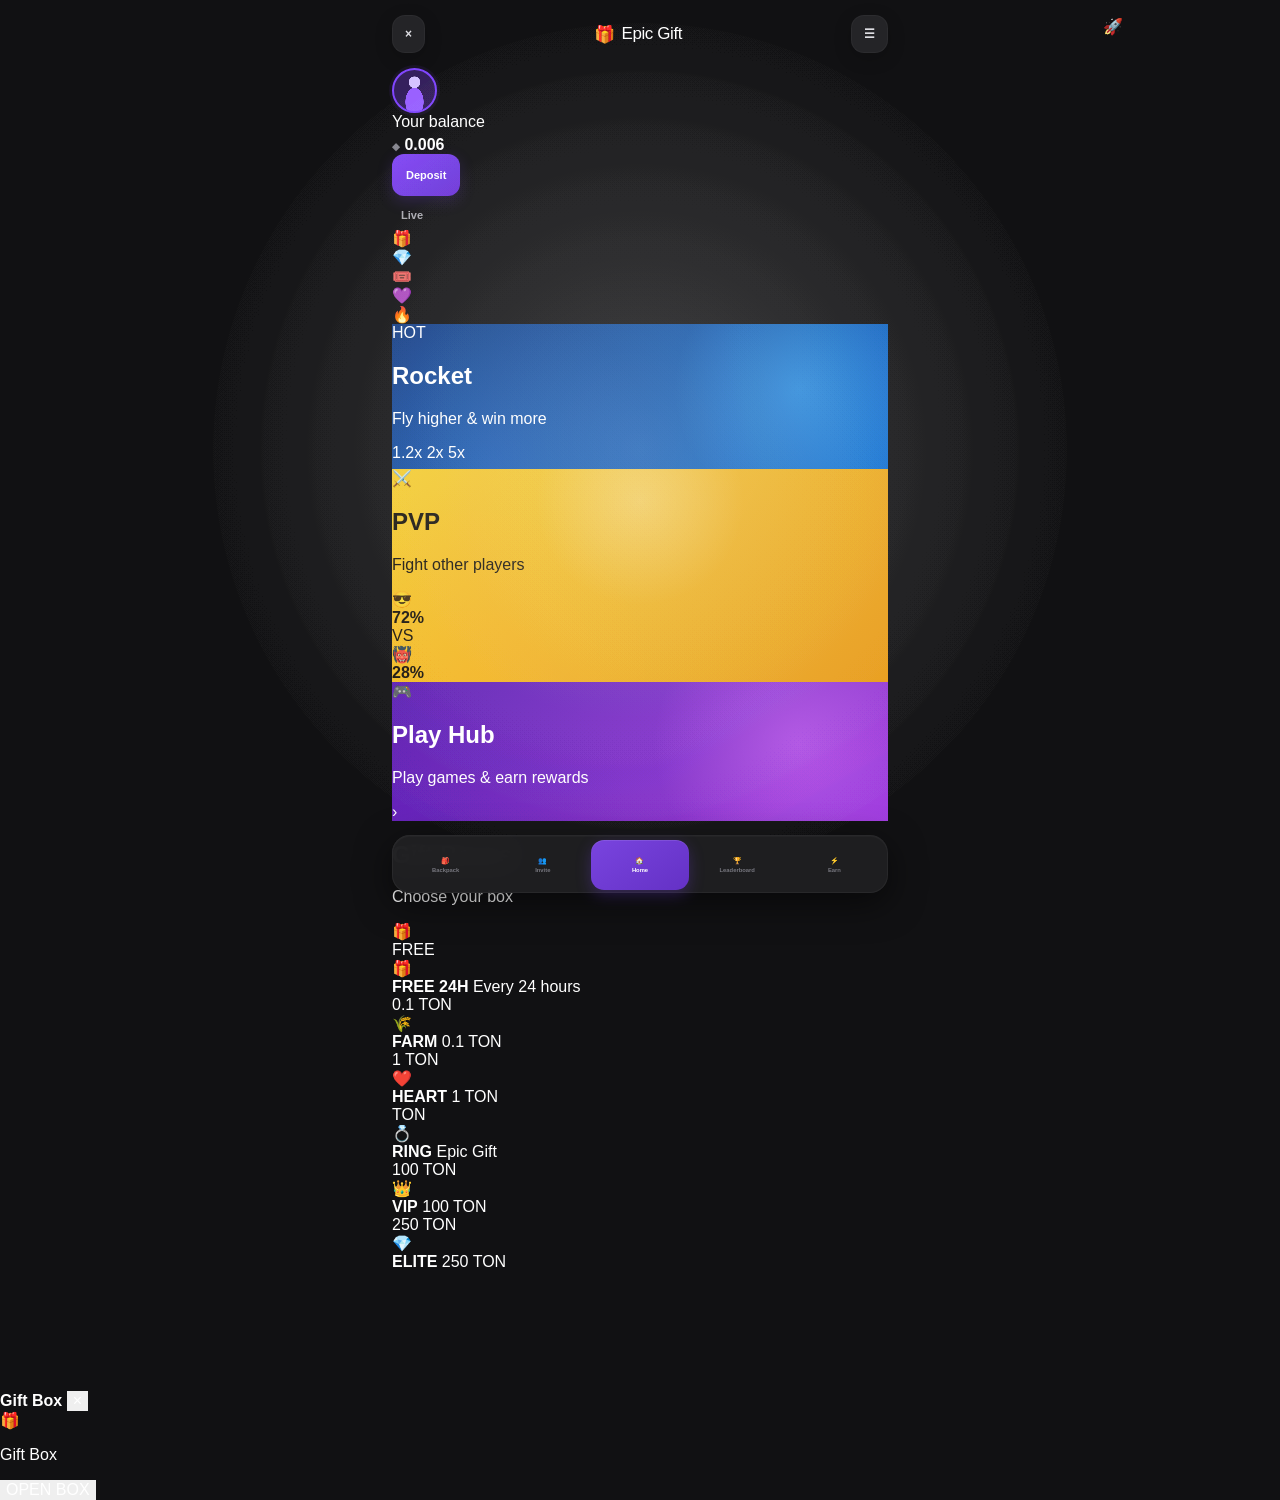
==== commit 6ea5d361: "Update index.html" ====
--- a/index.html
+++ b/index.html
@@ -6,24 +6,24 @@
 
   <title>Epic Gift</title>
 
-  <link rel="stylesheet" href="style.css?v=8">
+  <link rel="stylesheet" href="style.css?v=9">
 </head>
 
 <body>
 
-  <div class="app">
+  <main class="app">
 
     <!-- HEADER -->
     <header class="topbar">
 
-      <button class="close">✕</button>
+      <button class="top-button close" aria-label="Close">×</button>
 
       <div class="brand">
-        <div class="brand-icon">🎁</div>
+        <div class="brand-gift">🎁</div>
         <span>Epic Gift</span>
       </div>
 
-      <button class="menu">☰</button>
+      <button class="top-button menu" aria-label="Menu">☰</button>
 
     </header>
 
@@ -31,10 +31,13 @@
     <!-- BALANCE -->
     <section class="balance-section">
 
-      <div class="avatar">👤</div>
+      <div class="avatar">
+        <div class="avatar-head"></div>
+        <div class="avatar-body"></div>
+      </div>
 
       <div class="balance-info">
-        <small>Your balance</small>
+        <div class="balance-label">Your balance</div>
 
         <div class="balance-value">
           <span class="ton-icon">◆</span>
@@ -42,7 +45,9 @@
         </div>
       </div>
 
-      <button class="deposit">Deposit</button>
+      <button class="deposit">
+        Deposit
+      </button>
 
     </section>
 
@@ -52,15 +57,17 @@
 
       <div class="live-title">
         <span class="live-dot"></span>
-        <strong>Live</strong>
+        <span>Live</span>
       </div>
 
       <div class="live-cards">
+
         <div class="live-card">🎁</div>
         <div class="live-card">💎</div>
         <div class="live-card">🎟️</div>
         <div class="live-card">💜</div>
         <div class="live-card">🔥</div>
+
       </div>
 
     </section>
@@ -69,18 +76,24 @@
     <!-- ROCKET -->
     <section class="rocket-banner">
 
-      <div class="banner-text">
-        <span class="hot">HOT</span>
+      <div class="rocket-content">
+
+        <span class="hot-badge">HOT</span>
+
         <h2>Rocket</h2>
+
         <p>Fly higher & win more</p>
-      </div>
-
-      <div class="rocket-art">🚀</div>
-
-      <div class="multipliers">
-        <span>1.2x</span>
-        <span>2x</span>
-        <span>5x</span>
+
+        <div class="multipliers">
+          <span>1.2x</span>
+          <span>2x</span>
+          <span>5x</span>
+        </div>
+
+      </div>
+
+      <div class="rocket-art">
+        🚀
       </div>
 
     </section>
@@ -89,26 +102,42 @@
     <!-- PVP -->
     <section class="pvp-banner">
 
-      <div class="pvp-title">
-        <span>⚔️</span>
+      <div class="pvp-heading">
+        <span class="swords">⚔️</span>
+
         <div>
-          <strong>PVP</strong>
-          <small>Fight other players</small>
-        </div>
-      </div>
-
-      <div class="players">
-
-        <div class="player-card">
-          <div class="player-avatar">😎</div>
-          <b>72%</b>
-        </div>
-
-        <div class="vs">VS</div>
-
-        <div class="player-card">
-          <div class="player-avatar">👹</div>
-          <b>28%</b>
+          <h2>PVP</h2>
+          <p>Fight other players</p>
+        </div>
+      </div>
+
+
+      <div class="pvp-fight">
+
+        <div class="pvp-player">
+
+          <div class="player-avatar">
+            😎
+          </div>
+
+          <strong>72%</strong>
+
+        </div>
+
+
+        <div class="vs">
+          VS
+        </div>
+
+
+        <div class="pvp-player">
+
+          <div class="player-avatar">
+            👹
+          </div>
+
+          <strong>28%</strong>
+
         </div>
 
       </div>
@@ -119,51 +148,58 @@
     <!-- PLAY HUB -->
     <section class="play-banner">
 
-      <div>
-        <span class="play-icon">🎮</span>
+      <div class="play-left">
+
+        <div class="play-icon">
+          🎮
+        </div>
 
         <div>
           <h2>Play Hub</h2>
           <p>Play games & earn rewards</p>
         </div>
-      </div>
-
-      <span class="arrow">›</span>
+
+      </div>
+
+      <div class="play-arrow">
+        ›
+      </div>
 
     </section>
 
 
-    <!-- BOXES -->
+    <!-- GIFT BOXES -->
     <section class="boxes-section">
 
-      <div class="section-title">
-        <h2>Gift Boxes</h2>
+      <div class="section-heading">
+
+        <div>
+          <h2>Gift Boxes</h2>
+          <p>Choose your box</p>
+        </div>
+
         <span>🎁</span>
+
       </div>
 
 
       <div class="gift-box-grid">
 
 
-        <!-- FREE 24H -->
-        <div
+        <!-- FREE -->
+        <article
           class="gift-box-card free24"
           data-box="FREE 24H"
           data-price="FREE"
         >
 
-          <div class="box-badge">FREE</div>
-
-          <div
-            class="box-art"
-            style="
-              position:absolute;
-              left:50%;
-              bottom:18px;
-              transform:translateX(-50%);
-              font-size:70px;
-            "
-          >
+          <span class="box-price free-price">
+            FREE
+          </span>
+
+          <div class="box-glow"></div>
+
+          <div class="box-art">
             🎁
           </div>
 
@@ -172,28 +208,23 @@
             <span>Every 24 hours</span>
           </div>
 
-        </div>
+        </article>
 
 
         <!-- FARM -->
-        <div
+        <article
           class="gift-box-card"
           data-box="FARM"
           data-price="0.1 TON"
         >
 
-          <div class="box-badge">0.1 TON</div>
-
-          <div
-            class="box-art"
-            style="
-              position:absolute;
-              left:50%;
-              bottom:18px;
-              transform:translateX(-50%);
-              font-size:70px;
-            "
-          >
+          <span class="box-price">
+            0.1 TON
+          </span>
+
+          <div class="box-glow"></div>
+
+          <div class="box-art">
             🌾
           </div>
 
@@ -202,28 +233,23 @@
             <span>0.1 TON</span>
           </div>
 
-        </div>
+        </article>
 
 
         <!-- HEART -->
-        <div
+        <article
           class="gift-box-card"
           data-box="HEART"
           data-price="1 TON"
         >
 
-          <div class="box-badge">1 TON</div>
-
-          <div
-            class="box-art"
-            style="
-              position:absolute;
-              left:50%;
-              bottom:18px;
-              transform:translateX(-50%);
-              font-size:70px;
-            "
-          >
+          <span class="box-price">
+            1 TON
+          </span>
+
+          <div class="box-glow"></div>
+
+          <div class="box-art">
             ❤️
           </div>
 
@@ -232,28 +258,23 @@
             <span>1 TON</span>
           </div>
 
-        </div>
+        </article>
 
 
         <!-- RING -->
-        <div
+        <article
           class="gift-box-card"
           data-box="RING"
           data-price="TON"
         >
 
-          <div class="box-badge">TON</div>
-
-          <div
-            class="box-art"
-            style="
-              position:absolute;
-              left:50%;
-              bottom:18px;
-              transform:translateX(-50%);
-              font-size:70px;
-            "
-          >
+          <span class="box-price">
+            TON
+          </span>
+
+          <div class="box-glow"></div>
+
+          <div class="box-art">
             💍
           </div>
 
@@ -262,28 +283,23 @@
             <span>Epic Gift</span>
           </div>
 
-        </div>
+        </article>
 
 
         <!-- VIP -->
-        <div
+        <article
           class="gift-box-card"
           data-box="VIP"
           data-price="100 TON"
         >
 
-          <div class="box-badge">100 TON</div>
-
-          <div
-            class="box-art"
-            style="
-              position:absolute;
-              left:50%;
-              bottom:18px;
-              transform:translateX(-50%);
-              font-size:70px;
-            "
-          >
+          <span class="box-price">
+            100 TON
+          </span>
+
+          <div class="box-glow"></div>
+
+          <div class="box-art">
             👑
           </div>
 
@@ -292,28 +308,23 @@
             <span>100 TON</span>
           </div>
 
-        </div>
+        </article>
 
 
         <!-- ELITE -->
-        <div
+        <article
           class="gift-box-card"
           data-box="ELITE"
           data-price="250 TON"
         >
 
-          <div class="box-badge">250 TON</div>
-
-          <div
-            class="box-art"
-            style="
-              position:absolute;
-              left:50%;
-              bottom:18px;
-              transform:translateX(-50%);
-              font-size:70px;
-            "
-          >
+          <span class="box-price">
+            250 TON
+          </span>
+
+          <div class="box-glow"></div>
+
+          <div class="box-art">
             💎
           </div>
 
@@ -322,7 +333,7 @@
             <span>250 TON</span>
           </div>
 
-        </div>
+        </article>
 
       </div>
 
@@ -359,111 +370,38 @@
 
     </nav>
 
-  </div>
+  </main>
 
 
   <!-- BOX POPUP -->
-  <div
-    id="boxPopup"
-    style="
-      display:none;
-      position:fixed;
-      inset:0;
-      z-index:999;
-      background:rgba(0,0,0,.75);
-      align-items:flex-end;
-      justify-content:center;
-      padding:12px;
-    "
-  >
-
-    <div
-      style="
-        width:100%;
-        max-width:520px;
-        background:#222224;
-        border-radius:24px;
-        padding:20px;
-        color:white;
-        box-shadow:0 20px 60px rgba(0,0,0,.6);
-      "
-    >
-
-      <div
-        style="
-          display:flex;
-          justify-content:space-between;
-          align-items:center;
-          margin-bottom:18px;
-        "
-      >
-
-        <strong
-          id="popupTitle"
-          style="font-size:20px;"
-        >
+  <div id="boxPopup" class="box-popup">
+
+    <div class="box-popup-card">
+
+      <div class="popup-header">
+
+        <strong id="popupTitle">
           Gift Box
         </strong>
 
-        <button
-          id="popupClose"
-          style="
-            border:0;
-            background:#333338;
-            color:white;
-            width:36px;
-            height:36px;
-            border-radius:12px;
-            font-size:18px;
-          "
-        >
-          ✕
+        <button id="popupClose">
+          ×
         </button>
 
       </div>
 
 
-      <div
-        id="popupContent"
-        style="
-          text-align:center;
-          padding:10px 0;
-        "
-      >
-
-        <div
-          id="popupEmoji"
-          style="
-            font-size:80px;
-            margin-bottom:12px;
-          "
-        >
+      <div class="popup-content">
+
+        <div id="popupEmoji" class="popup-emoji">
           🎁
         </div>
 
-        <p
-          id="popupPrice"
-          style="
-            color:#aaa;
-            margin:8px 0 18px;
-          "
-        >
+        <p id="popupPrice">
           Gift Box
         </p>
 
-        <button
-          id="openBoxButton"
-          style="
-            width:100%;
-            border:0;
-            border-radius:14px;
-            padding:15px;
-            background:#8b5cf6;
-            color:white;
-            font-size:16px;
-            font-weight:bold;
-          "
-        >
+        <button id="openBoxButton">
           OPEN BOX
         </button>
 
@@ -486,8 +424,8 @@
       const popupTitle = document.getElementById("popupTitle");
       const popupPrice = document.getElementById("popupPrice");
       const popupEmoji = document.getElementById("popupEmoji");
-      const close = document.getElementById("popupClose");
-      const openButton = document.getElementById("openBoxButton");
+      const popupClose = document.getElementById("popupClose");
+      const openBoxButton = document.getElementById("openBoxButton");
 
       let selectedBox = "";
 
@@ -501,68 +439,71 @@
       };
 
 
-      document
-        .querySelectorAll(".gift-box-card")
-        .forEach((card) => {
-
-          card.addEventListener("click", () => {
-
-            selectedBox =
-              card.dataset.box || "Gift Box";
-
-            const price =
-              card.dataset.price || "";
-
-            popupTitle.textContent =
-              selectedBox;
+      document.querySelectorAll(".gift-box-card").forEach(card => {
+
+        card.addEventListener("click", () => {
+
+          selectedBox = card.dataset.box || "Gift Box";
+
+          const price = card.dataset.price || "";
+
+          popupTitle.textContent = selectedBox;
+
+          popupEmoji.textContent =
+            emojis[selectedBox] || "🎁";
+
+          if (price === "FREE") {
 
             popupPrice.textContent =
-              price === "FREE"
-                ? "Free reward — once every 24 hours"
-                : "Price: " + price;
-
-            popupEmoji.textContent =
-              emojis[selectedBox] || "🎁";
-
-            openButton.textContent =
-              price === "FREE"
-                ? "CLAIM FREE GIFT"
-                : "OPEN BOX";
-
-            popup.style.display = "flex";
-
-          });
+              "Free reward — once every 24 hours";
+
+            openBoxButton.textContent =
+              "CLAIM FREE GIFT";
+
+          } else {
+
+            popupPrice.textContent =
+              "Price: " + price;
+
+            openBoxButton.textContent =
+              "OPEN BOX";
+
+          }
+
+          popup.classList.add("show");
 
         });
 
-
-      close.addEventListener("click", () => {
-        popup.style.display = "none";
       });
 
 
-      popup.addEventListener("click", (event) => {
+      popupClose.addEventListener("click", () => {
+        popup.classList.remove("show");
+      });
+
+
+      popup.addEventListener("click", event => {
 
         if (event.target === popup) {
-          popup.style.display = "none";
+          popup.classList.remove("show");
         }
 
       });
 
 
-      openButton.addEventListener("click", () => {
+      openBoxButton.addEventListener("click", () => {
 
         if (selectedBox === "FREE 24H") {
 
           alert(
-            "🎁 Your 24-hour free gift will be connected to the real reward system in the next step."
+            "🎁 The 24-hour free gift system will be connected to the backend."
           );
 
         } else {
 
           alert(
             selectedBox +
-            " will be connected to real TON payment and backend in the next step."
+            " will be connected to real TON payment and backend."
           );
 
         }
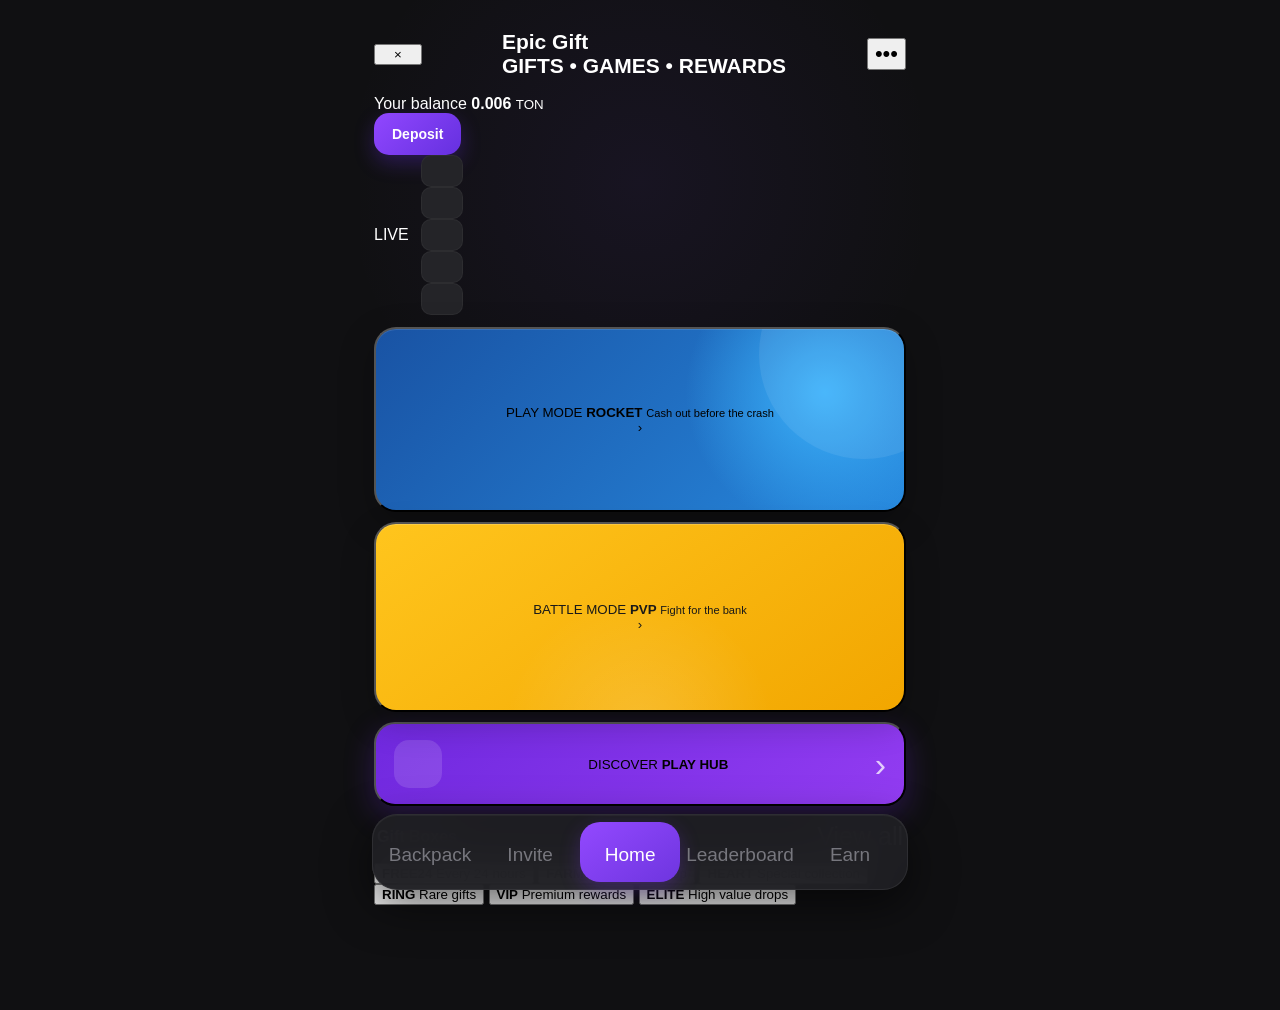
==== commit 3715bc4c: "Update index.html" ====
--- a/index.html
+++ b/index.html
@@ -2,517 +2,203 @@
 <html lang="en">
 <head>
   <meta charset="UTF-8">
-  <meta name="viewport" content="width=device-width, initial-scale=1.0, maximum-scale=1.0, user-scalable=no">
-
+  <meta name="viewport" content="width=device-width,initial-scale=1,maximum-scale=1,user-scalable=no">
   <title>Epic Gift</title>
-
-  <link rel="stylesheet" href="style.css?v=9">
+  <link rel="stylesheet" href="style.css">
 </head>
 
 <body>
 
-  <main class="app">
-
-    <!-- HEADER -->
-    <header class="topbar">
-
-      <button class="top-button close" aria-label="Close">×</button>
-
-      <div class="brand">
-        <div class="brand-gift">🎁</div>
-        <span>Epic Gift</span>
-      </div>
-
-      <button class="top-button menu" aria-label="Menu">☰</button>
-
-    </header>
-
-
-    <!-- BALANCE -->
-    <section class="balance-section">
-
-      <div class="avatar">
-        <div class="avatar-head"></div>
-        <div class="avatar-body"></div>
+<div class="app">
+
+  <header class="topbar">
+    <button class="icon-btn close">×</button>
+
+    <div class="brand">
+      <div class="brand-art">
+        <div class="brand-gift"></div>
+      </div>
+      <div>
+        <div class="brand-name">Epic Gift</div>
+        <div class="brand-sub">GIFTS • GAMES • REWARDS</div>
+      </div>
+    </div>
+
+    <button class="icon-btn menu">•••</button>
+  </header>
+
+  <main>
+
+    <section class="balance-card">
+      <div class="profile-art">
+        <div class="profile-ring"></div>
+        <div class="profile-face"></div>
       </div>
 
       <div class="balance-info">
-        <div class="balance-label">Your balance</div>
-
-        <div class="balance-value">
-          <span class="ton-icon">◆</span>
-          <strong>0.006</strong>
-        </div>
-      </div>
-
-      <button class="deposit">
-        Deposit
+        <span>Your balance</span>
+        <strong>0.006</strong>
+        <small>TON</small>
+      </div>
+
+      <button class="deposit">Deposit</button>
+    </section>
+
+    <section class="live-section">
+      <div class="section-title">
+        <span class="live-dot"></span>
+        LIVE
+      </div>
+
+      <div class="live-row">
+        <div class="live-card gift-art art-purple"></div>
+        <div class="live-card gift-art art-blue"></div>
+        <div class="live-card gift-art art-pink"></div>
+        <div class="live-card gift-art art-gold"></div>
+        <div class="live-card gift-art art-red"></div>
+      </div>
+    </section>
+
+    <section class="hero-grid">
+
+      <button class="mode-card rocket-banner">
+        <div class="mode-glow"></div>
+        <div class="rocket-art">
+          <div class="rocket-body"></div>
+          <div class="rocket-window"></div>
+          <div class="rocket-flame"></div>
+        </div>
+
+        <div class="mode-copy">
+          <span>PLAY MODE</span>
+          <strong>ROCKET</strong>
+          <small>Cash out before the crash</small>
+        </div>
+
+        <div class="mode-arrow">›</div>
       </button>
 
-    </section>
-
-
-    <!-- LIVE -->
-    <section class="live-section">
-
-      <div class="live-title">
-        <span class="live-dot"></span>
-        <span>Live</span>
-      </div>
-
-      <div class="live-cards">
-
-        <div class="live-card">🎁</div>
-        <div class="live-card">💎</div>
-        <div class="live-card">🎟️</div>
-        <div class="live-card">💜</div>
-        <div class="live-card">🔥</div>
-
-      </div>
-
-    </section>
-
-
-    <!-- ROCKET -->
-    <section class="rocket-banner">
-
-      <div class="rocket-content">
-
-        <span class="hot-badge">HOT</span>
-
-        <h2>Rocket</h2>
-
-        <p>Fly higher & win more</p>
-
-        <div class="multipliers">
-          <span>1.2x</span>
-          <span>2x</span>
-          <span>5x</span>
-        </div>
-
-      </div>
-
-      <div class="rocket-art">
-        🚀
-      </div>
-
-    </section>
-
-
-    <!-- PVP -->
-    <section class="pvp-banner">
-
-      <div class="pvp-heading">
-        <span class="swords">⚔️</span>
-
-        <div>
-          <h2>PVP</h2>
-          <p>Fight other players</p>
-        </div>
-      </div>
-
-
-      <div class="pvp-fight">
-
-        <div class="pvp-player">
-
-          <div class="player-avatar">
-            😎
+      <button class="mode-card pvp-banner">
+        <div class="pvp-art">
+          <div class="pvp-orb left"></div>
+          <div class="pvp-orb right"></div>
+          <div class="pvp-sword"></div>
+        </div>
+
+        <div class="mode-copy">
+          <span>BATTLE MODE</span>
+          <strong>PVP</strong>
+          <small>Fight for the bank</small>
+        </div>
+
+        <div class="mode-arrow">›</div>
+      </button>
+
+    </section>
+
+    <button class="play-banner">
+      <div class="play-icon">
+        <div class="play-triangle"></div>
+      </div>
+
+      <div>
+        <span>DISCOVER</span>
+        <strong>PLAY HUB</strong>
+      </div>
+
+      <div class="play-arrow">›</div>
+    </button>
+
+    <section class="boxes-section">
+
+      <div class="section-heading">
+        <strong>Gift Boxes</strong>
+        <span>View all</span>
+      </div>
+
+      <div class="boxes-grid">
+
+        <button class="box-card free24">
+          <div class="box-art free-art">
+            <div class="box-lid"></div>
+            <div class="box-body"></div>
+            <div class="box-ribbon"></div>
           </div>
-
-          <strong>72%</strong>
-
-        </div>
-
-
-        <div class="vs">
-          VS
-        </div>
-
-
-        <div class="pvp-player">
-
-          <div class="player-avatar">
-            👹
+          <strong>FREE24</strong>
+          <span>Every 24 hours</span>
+        </button>
+
+        <button class="box-card free">
+          <div class="box-art farm-art">
+            <div class="farm-box"></div>
+            <div class="farm-leaf one"></div>
+            <div class="farm-leaf two"></div>
           </div>
-
-          <strong>28%</strong>
-
-        </div>
-
-      </div>
-
-    </section>
-
-
-    <!-- PLAY HUB -->
-    <section class="play-banner">
-
-      <div class="play-left">
-
-        <div class="play-icon">
-          🎮
-        </div>
-
-        <div>
-          <h2>Play Hub</h2>
-          <p>Play games & earn rewards</p>
-        </div>
-
-      </div>
-
-      <div class="play-arrow">
-        ›
-      </div>
-
-    </section>
-
-
-    <!-- GIFT BOXES -->
-    <section class="boxes-section">
-
-      <div class="section-heading">
-
-        <div>
-          <h2>Gift Boxes</h2>
-          <p>Choose your box</p>
-        </div>
-
-        <span>🎁</span>
-
-      </div>
-
-
-      <div class="gift-box-grid">
-
-
-        <!-- FREE -->
-        <article
-          class="gift-box-card free24"
-          data-box="FREE 24H"
-          data-price="FREE"
-        >
-
-          <span class="box-price free-price">
-            FREE
-          </span>
-
-          <div class="box-glow"></div>
-
-          <div class="box-art">
-            🎁
-          </div>
-
-          <div class="box-info">
-            <strong>FREE 24H</strong>
-            <span>Every 24 hours</span>
-          </div>
-
-        </article>
-
-
-        <!-- FARM -->
-        <article
-          class="gift-box-card"
-          data-box="FARM"
-          data-price="0.1 TON"
-        >
-
-          <span class="box-price">
-            0.1 TON
-          </span>
-
-          <div class="box-glow"></div>
-
-          <div class="box-art">
-            🌾
-          </div>
-
-          <div class="box-info">
-            <strong>FARM</strong>
-            <span>0.1 TON</span>
-          </div>
-
-        </article>
-
-
-        <!-- HEART -->
-        <article
-          class="gift-box-card"
-          data-box="HEART"
-          data-price="1 TON"
-        >
-
-          <span class="box-price">
-            1 TON
-          </span>
-
-          <div class="box-glow"></div>
-
-          <div class="box-art">
-            ❤️
-          </div>
-
-          <div class="box-info">
-            <strong>HEART</strong>
-            <span>1 TON</span>
-          </div>
-
-        </article>
-
-
-        <!-- RING -->
-        <article
-          class="gift-box-card"
-          data-box="RING"
-          data-price="TON"
-        >
-
-          <span class="box-price">
-            TON
-          </span>
-
-          <div class="box-glow"></div>
-
-          <div class="box-art">
-            💍
-          </div>
-
-          <div class="box-info">
-            <strong>RING</strong>
-            <span>Epic Gift</span>
-          </div>
-
-        </article>
-
-
-        <!-- VIP -->
-        <article
-          class="gift-box-card"
-          data-box="VIP"
-          data-price="100 TON"
-        >
-
-          <span class="box-price">
-            100 TON
-          </span>
-
-          <div class="box-glow"></div>
-
-          <div class="box-art">
-            👑
-          </div>
-
-          <div class="box-info">
-            <strong>VIP</strong>
-            <span>100 TON</span>
-          </div>
-
-        </article>
-
-
-        <!-- ELITE -->
-        <article
-          class="gift-box-card"
-          data-box="ELITE"
-          data-price="250 TON"
-        >
-
-          <span class="box-price">
-            250 TON
-          </span>
-
-          <div class="box-glow"></div>
-
-          <div class="box-art">
-            💎
-          </div>
-
-          <div class="box-info">
-            <strong>ELITE</strong>
-            <span>250 TON</span>
-          </div>
-
-        </article>
-
-      </div>
-
-    </section>
-
-
-    <!-- BOTTOM NAV -->
-    <nav class="bottom-nav">
-
-      <button>
-        <span>🎒</span>
-        <small>Backpack</small>
-      </button>
-
-      <button>
-        <span>👥</span>
-        <small>Invite</small>
-      </button>
-
-      <button class="active">
-        <span>🏠</span>
-        <small>Home</small>
-      </button>
-
-      <button>
-        <span>🏆</span>
-        <small>Leaderboard</small>
-      </button>
-
-      <button>
-        <span>⚡</span>
-        <small>Earn</small>
-      </button>
-
-    </nav>
+          <strong>FARM</strong>
+          <span>Any gift can drop</span>
+        </button>
+
+        <button class="box-card">
+          <div class="gift-object heart-object"></div>
+          <strong>HEART</strong>
+          <span>Special collection</span>
+        </button>
+
+        <button class="box-card">
+          <div class="gift-object ring-object"></div>
+          <strong>RING</strong>
+          <span>Rare gifts</span>
+        </button>
+
+        <button class="box-card">
+          <div class="gift-object crown-object"></div>
+          <strong>VIP</strong>
+          <span>Premium rewards</span>
+        </button>
+
+        <button class="box-card">
+          <div class="gift-object gem-object"></div>
+          <strong>ELITE</strong>
+          <span>High value drops</span>
+        </button>
+
+      </div>
+    </section>
 
   </main>
 
-
-  <!-- BOX POPUP -->
-  <div id="boxPopup" class="box-popup">
-
-    <div class="box-popup-card">
-
-      <div class="popup-header">
-
-        <strong id="popupTitle">
-          Gift Box
-        </strong>
-
-        <button id="popupClose">
-          ×
-        </button>
-
-      </div>
-
-
-      <div class="popup-content">
-
-        <div id="popupEmoji" class="popup-emoji">
-          🎁
-        </div>
-
-        <p id="popupPrice">
-          Gift Box
-        </p>
-
-        <button id="openBoxButton">
-          OPEN BOX
-        </button>
-
-      </div>
-
-    </div>
-
-  </div>
-
-
-  <script src="app.js?v=2"></script>
-
-
-  <!-- BOX SCRIPT -->
-  <script>
-
-    document.addEventListener("DOMContentLoaded", () => {
-
-      const popup = document.getElementById("boxPopup");
-      const popupTitle = document.getElementById("popupTitle");
-      const popupPrice = document.getElementById("popupPrice");
-      const popupEmoji = document.getElementById("popupEmoji");
-      const popupClose = document.getElementById("popupClose");
-      const openBoxButton = document.getElementById("openBoxButton");
-
-      let selectedBox = "";
-
-      const emojis = {
-        "FREE 24H": "🎁",
-        "FARM": "🌾",
-        "HEART": "❤️",
-        "RING": "💍",
-        "VIP": "👑",
-        "ELITE": "💎"
-      };
-
-
-      document.querySelectorAll(".gift-box-card").forEach(card => {
-
-        card.addEventListener("click", () => {
-
-          selectedBox = card.dataset.box || "Gift Box";
-
-          const price = card.dataset.price || "";
-
-          popupTitle.textContent = selectedBox;
-
-          popupEmoji.textContent =
-            emojis[selectedBox] || "🎁";
-
-          if (price === "FREE") {
-
-            popupPrice.textContent =
-              "Free reward — once every 24 hours";
-
-            openBoxButton.textContent =
-              "CLAIM FREE GIFT";
-
-          } else {
-
-            popupPrice.textContent =
-              "Price: " + price;
-
-            openBoxButton.textContent =
-              "OPEN BOX";
-
-          }
-
-          popup.classList.add("show");
-
-        });
-
-      });
-
-
-      popupClose.addEventListener("click", () => {
-        popup.classList.remove("show");
-      });
-
-
-      popup.addEventListener("click", event => {
-
-        if (event.target === popup) {
-          popup.classList.remove("show");
-        }
-
-      });
-
-
-      openBoxButton.addEventListener("click", () => {
-
-        if (selectedBox === "FREE 24H") {
-
-          alert(
-            "🎁 The 24-hour free gift system will be connected to the backend."
-          );
-
-        } else {
-
-          alert(
-            selectedBox +
-            " will be connected to real TON payment and backend."
-          );
-
-        }
-
-      });
-
-    });
-
-  </script>
+  <nav class="bottom-nav">
+
+    <button>
+      <div class="nav-icon backpack-icon"></div>
+      <span>Backpack</span>
+    </button>
+
+    <button>
+      <div class="nav-icon invite-icon"></div>
+      <span>Invite</span>
+    </button>
+
+    <button class="active">
+      <div class="nav-icon home-icon"></div>
+      <span>Home</span>
+    </button>
+
+    <button>
+      <div class="nav-icon leaderboard-icon"></div>
+      <span>Leaderboard</span>
+    </button>
+
+    <button>
+      <div class="nav-icon earn-icon"></div>
+      <span>Earn</span>
+    </button>
+
+  </nav>
+
+</div>
+
+<script src="app.js"></script>
 
 </body>
 </html>
--- a/style.css
+++ b/style.css
@@ -1,5 +1,6 @@
 *{
   box-sizing:border-box;
+  -webkit-tap-highlight-color:transparent;
 }
 
 html,
@@ -8,7 +9,7 @@
   padding:0;
   width:100%;
   min-height:100%;
-  background:#111113;
+  background:#101012;
   color:#fff;
   font-family:Arial,Helvetica,sans-serif;
 }
@@ -18,842 +19,1089 @@
 }
 
 button{
-  border:0;
-  font:inherit;
-  color:inherit;
+  font-family:inherit;
   cursor:pointer;
-  -webkit-tap-highlight-color:transparent;
 }
 
 .app{
   width:100%;
-  max-width:520px;
+  max-width:560px;
   min-height:100vh;
   margin:0 auto;
-  padding:0 12px 120px;
-  background:#111113;
-}
-
-/* HEADER */
+  padding:14px 14px 105px;
+  background:
+    radial-gradient(
+      circle at 50% 18%,
+      rgba(117,68,220,.08),
+      transparent 34%
+    ),
+    #101012;
+}
+
+
+/* =========================
+   HEADER
+========================= */
 
 .topbar{
-  height:68px;
-  display:flex;
-  align-items:center;
-  justify-content:space-between;
+  width:100%;
+  height:58px;
+
+  display:grid;
+  grid-template-columns:48px 1fr 48px;
+  align-items:center;
+
+  margin-bottom:12px;
+}
+
+.top-button{
+  width:46px;
+  height:46px;
+
+  border:1px solid rgba(255,255,255,.06);
+  border-radius:16px;
+
+  background:#242427;
+  color:#fff;
+
+  font-size:29px;
+  line-height:1;
+
+  display:flex;
+  align-items:center;
+  justify-content:center;
+
+  box-shadow:
+    inset 0 1px 0 rgba(255,255,255,.04),
+    0 6px 20px rgba(0,0,0,.25);
+}
+
+.menu{
+  justify-self:end;
+  font-size:22px;
+}
+
+.brand{
+  display:flex;
+  justify-content:center;
+  align-items:center;
   gap:8px;
-}
-
-.close,
-.menu{
-  min-height:38px;
-  background:#242427;
-  border-radius:13px;
-  padding:9px 13px;
+
+  font-size:21px;
+  font-weight:800;
+  white-space:nowrap;
+}
+
+.brand-gift{
+  font-size:28px;
+}
+
+
+/* =========================
+   BALANCE
+========================= */
+
+.balance-section{
+  width:100%;
+
+  display:flex;
+  align-items:center;
+  gap:12px;
+
+  padding:5px 2px 13px;
+}
+
+.avatar{
+  position:relative;
+
+  width:70px;
+  height:70px;
+  min-width:70px;
+
+  border-radius:50%;
+
+  background:
+    radial-gradient(
+      circle at 35% 25%,
+      #35a7ff,
+      #5932dc 58%,
+      #24165f
+    );
+
+  border:3px solid #8848ff;
+
+  box-shadow:
+    0 0 0 4px rgba(130,65,255,.12),
+    0 8px 25px rgba(70,30,180,.35);
+
+  overflow:hidden;
+}
+
+.avatar-head{
+  position:absolute;
+
+  width:20px;
+  height:20px;
+
+  top:12px;
+  left:25px;
+
+  border-radius:50%;
+
+  background:#d5c9ff;
+}
+
+.avatar-body{
+  position:absolute;
+
+  width:31px;
+  height:32px;
+
+  left:19px;
+  bottom:7px;
+
+  border-radius:50% 50% 45% 45%;
+
+  background:#9a5cff;
+}
+
+.balance-info{
+  flex:1;
+  min-width:0;
+}
+
+.balance-label{
+  color:#aaaab0;
+  font-size:14px;
+  margin-bottom:5px;
+}
+
+.balance-value{
+  display:flex;
+  align-items:center;
+  gap:6px;
+
+  font-size:23px;
+}
+
+.ton-icon{
+  color:#bdb7c9;
+  font-size:17px;
+}
+
+.deposit{
+  border:0;
+  border-radius:15px;
+
+  padding:13px 18px;
+
+  background:linear-gradient(
+    135deg,
+    #9147ff,
+    #6530df
+  );
+
+  color:#fff;
+
+  font-size:14px;
+  font-weight:800;
+
+  box-shadow:
+    0 8px 20px rgba(104,48,224,.3);
+}
+
+.deposit:active{
+  transform:scale(.97);
+}
+
+
+/* =========================
+   LIVE
+========================= */
+
+.live-section{
+  display:flex;
+  align-items:center;
+  gap:12px;
+
+  width:100%;
+
+  margin-bottom:12px;
+
+  overflow:hidden;
+}
+
+.live-title{
+  display:flex;
+  align-items:center;
+  gap:7px;
+
+  min-width:48px;
+
+  color:#bdbdc4;
+  font-size:13px;
+  font-weight:700;
+}
+
+.live-dot{
+  width:8px;
+  height:8px;
+
+  border-radius:50%;
+
+  background:#35df7c;
+
+  box-shadow:
+    0 0 10px rgba(53,223,124,.7);
+
+  animation:livePulse 1.4s ease-in-out infinite;
+}
+
+.live-cards{
+  display:flex;
+  gap:7px;
+
+  min-width:0;
+
+  overflow:hidden;
+}
+
+.live-card{
+  width:42px;
+  height:32px;
+
+  min-width:42px;
+
+  border-radius:10px;
+
+  background:#242428;
+
+  display:flex;
+  align-items:center;
+  justify-content:center;
+
+  font-size:17px;
+
+  border:1px solid rgba(255,255,255,.04);
+}
+
+
+/* =========================
+   ROCKET
+========================= */
+
+.rocket-banner{
+  position:relative;
+
+  width:100%;
+  min-height:185px;
+
+  overflow:hidden;
+
+  border-radius:22px;
+
+  margin-bottom:10px;
+
+  background:
+    radial-gradient(
+      circle at 85% 35%,
+      rgba(61,183,255,.9),
+      transparent 30%
+    ),
+    linear-gradient(
+      135deg,
+      #1953a4,
+      #2788dd
+    );
+
+  box-shadow:
+    inset 0 1px 0 rgba(255,255,255,.12),
+    0 12px 35px rgba(0,0,0,.25);
+}
+
+.rocket-banner::before{
+  content:"";
+
+  position:absolute;
+  width:210px;
+  height:210px;
+
+  right:-65px;
+  top:-80px;
+
+  border-radius:50%;
+
+  background:rgba(255,255,255,.08);
+}
+
+.rocket-content{
+  position:relative;
+  z-index:2;
+
+  padding:20px 18px;
+}
+
+.hot-badge{
+  display:inline-flex;
+
+  padding:6px 10px;
+
+  border-radius:10px;
+
+  background:rgba(54,126,224,.55);
+
+  color:#fff;
+
   font-size:12px;
   font-weight:800;
-  color:#dedee3;
-  box-shadow:
-    inset 0 0 0 1px rgba(255,255,255,.035),
-    0 5px 18px rgba(0,0,0,.18);
-}
-
-.brand{
-  display:flex;
-  align-items:center;
-  justify-content:center;
-  gap:7px;
-  font-size:17px;
-  letter-spacing:-.4px;
-}
-
-.gift-icon{
-  width:27px;
-  height:27px;
-  display:flex;
-  align-items:center;
-  justify-content:center;
-  border-radius:8px;
-  background:linear-gradient(145deg,#8c55ff,#6630d8);
-  color:#fff;
-  font-size:17px;
-  box-shadow:0 5px 18px rgba(116,62,238,.32);
-}
-
-/* BALANCE */
-
-.balance{
-  min-height:68px;
-  display:flex;
-  align-items:center;
-  gap:10px;
-  padding:9px;
-  background:#1b1b1e;
-  border:1px solid rgba(255,255,255,.035);
-  border-radius:18px;
-  box-shadow:0 8px 25px rgba(0,0,0,.18);
-}
-
-.avatar{
-  width:45px;
-  height:45px;
-  flex:none;
-  border-radius:50%;
-  position:relative;
-  overflow:hidden;
-  background:
-    radial-gradient(circle at 50% 30%,#d6c4ff 0 16%,transparent 17%),
-    radial-gradient(ellipse at 50% 78%,#9a61ff 0 31%,transparent 32%),
-    #35205d;
-  border:2px solid #8146ff;
-  box-shadow:0 0 0 3px rgba(129,70,255,.08);
-}
-
-.balance-info{
-  min-width:0;
-  flex:1;
-  display:flex;
-  flex-direction:column;
-  gap:5px;
-}
-
-.balance-info span{
-  color:#85858d;
-  font-size:10px;
-  font-weight:700;
-}
-
-.balance-info strong{
-  font-size:16px;
-  line-height:1;
-}
-
-.balance-info strong i{
-  color:#2da9ff;
-  font-style:normal;
+}
+
+.rocket-content h2{
+  margin:15px 0 7px;
+
+  font-size:28px;
+}
+
+.rocket-content p{
+  margin:0;
+
+  color:rgba(255,255,255,.85);
+
   font-size:15px;
 }
 
-.deposit{
-  min-height:42px;
-  background:linear-gradient(145deg,#8148f5,#6932d8);
-  border-radius:12px;
-  padding:10px 14px;
-  font-size:11px;
-  font-weight:900;
-  white-space:nowrap;
-  box-shadow:0 5px 15px rgba(111,57,222,.22);
-}
-
-/* LIVE */
-
-.live-section{
-  margin-top:13px;
-}
-
-.live-title{
-  display:flex;
-  align-items:center;
-  gap:6px;
-  margin:0 0 8px 3px;
-  font-size:11px;
-  color:#aaaab1;
-  font-weight:700;
-}
-
-.live-title i{
-  width:7px;
-  height:7px;
-  flex:none;
-  border-radius:50%;
-  background:#43df78;
-  box-shadow:0 0 9px rgba(67,223,120,.65);
-}
-
-.live-scroll{
+.multipliers{
   display:flex;
   gap:8px;
-  overflow:hidden;
-}
-
-.live-item{
-  width:58px;
-  height:45px;
-  flex:none;
-  position:relative;
-  overflow:hidden;
-  border-radius:12px;
-  background:#1d1d20;
-  border:1px solid rgba(255,255,255,.04);
-}
-
-.live-item::after{
-  content:"";
-  position:absolute;
-  width:27px;
-  height:27px;
-  left:50%;
-  top:50%;
-  transform:translate(-50%,-50%);
+
+  margin-top:20px;
+}
+
+.multipliers span{
+  padding:7px 11px;
+
   border-radius:9px;
-  background:linear-gradient(145deg,#8250ff,#bd7cff);
-  box-shadow:0 4px 12px rgba(0,0,0,.25);
-  animation:liveFloat 2.8s ease-in-out infinite;
-}
-
-.live-item:nth-child(2)::after{
-  animation-delay:.3s;
-}
-
-.live-item:nth-child(3)::after{
-  animation-delay:.6s;
-}
-
-.live-item:nth-child(4)::after{
-  animation-delay:.9s;
-}
-
-.live-item:nth-child(5)::after{
-  animation-delay:1.2s;
-}
-
-.live-item.ton::after{
-  background:linear-gradient(145deg,#1499ed,#63d5ff);
-  border-radius:50%;
-}
-
-.live-item.broom::after{
-  background:linear-gradient(145deg,#ffbf3d,#ff5d64);
-}
-
-.live-item.bag::after{
-  background:linear-gradient(145deg,#7c58ff,#3820b7);
-}
-
-.live-item.gift::after{
-  background:linear-gradient(145deg,#ff4b9e,#744cff);
-}
-
-/* MAIN */
-
-main{
-  margin-top:13px;
-  padding-bottom:18px;
-}
-
-/* BANNERS */
-
-.banner{
-  position:relative;
-  overflow:hidden;
-  margin-bottom:11px;
-  border-radius:21px;
-  padding:14px;
-  border:1px solid rgba(255,255,255,.055);
-  box-shadow:
-    inset 0 1px 0 rgba(255,255,255,.05),
-    0 8px 24px rgba(0,0,0,.2);
-}
-
-.hot{
-  display:inline-flex;
-  align-items:center;
-  min-height:25px;
-  padding:5px 9px;
-  border-radius:8px;
-  background:rgba(255,255,255,.12);
-  border:1px solid rgba(255,255,255,.06);
-  font-size:9px;
-  font-weight:900;
-}
-
-/* ROCKET */
-
-.rocket-banner{
-  min-height:145px;
-  background:
-    radial-gradient(circle at 82% 45%,rgba(74,185,255,.42),transparent 30%),
-    radial-gradient(circle at 20% 100%,rgba(40,116,220,.3),transparent 40%),
-    linear-gradient(135deg,#123b82,#0e6ed0);
-}
-
-.rocket-title{
-  margin-top:10px;
-  font-size:20px;
-  font-weight:900;
+
+  background:rgba(255,255,255,.13);
+
+  font-size:12px;
+  font-weight:800;
 }
 
 .rocket-art{
   position:absolute;
-  right:17px;
-  top:17px;
-  width:160px;
-  height:120px;
-}
-
-.rocket-body{
-  position:absolute;
-  left:59px;
-  top:25px;
-  width:57px;
-  height:79px;
-  display:flex;
-  align-items:center;
-  justify-content:center;
-  transform:rotate(25deg);
-  border-radius:52% 52% 45% 45%;
-  background:linear-gradient(145deg,#fff,#b9d8ff);
-  color:#1373d7;
-  font-size:29px;
-  box-shadow:0 10px 28px rgba(0,0,0,.3);
-  animation:rocketFloat 3s ease-in-out infinite;
-}
-
-.mult{
-  position:absolute;
-  padding:5px 7px;
-  border-radius:7px;
-  background:rgba(4,27,61,.55);
-  border:1px solid rgba(255,255,255,.06);
-  font-size:8px;
-  font-weight:900;
-  animation:multPulse 2s ease-in-out infinite;
-}
-
-.m1{
-  right:0;
-  top:5px;
-}
-
-.m2{
-  right:4px;
+
+  z-index:3;
+
+  right:26px;
   top:49px;
-  animation-delay:.35s;
-}
-
-.m3{
-  left:0;
-  top:66px;
-  animation-delay:.7s;
-}
-
-/* PVP */
+
+  font-size:78px;
+
+  filter:drop-shadow(0 12px 15px rgba(0,0,0,.28));
+
+  animation:rocketFloat 2.8s ease-in-out infinite;
+}
+
+
+/* =========================
+   PVP
+========================= */
 
 .pvp-banner{
-  min-height:147px;
-  background:
-    radial-gradient(circle at 50% 15%,rgba(255,255,255,.24),transparent 34%),
-    radial-gradient(circle at 15% 100%,rgba(255,173,25,.28),transparent 42%),
-    linear-gradient(135deg,#f4cb2d,#e99a16);
-  color:#17120a;
-}
-
-.pvp-title{
+  position:relative;
+
+  width:100%;
+  min-height:190px;
+
+  overflow:hidden;
+
+  border-radius:22px;
+
+  padding:17px;
+
   margin-bottom:10px;
-  font-size:20px;
-  font-weight:1000;
-}
-
-.players{
-  display:flex;
-  justify-content:space-between;
-  gap:8px;
-}
-
-.player{
-  flex:1;
-  min-width:0;
-  padding:8px 5px 9px;
-  border-radius:14px;
-  text-align:center;
-  background:rgba(255,255,255,.18);
-  border:1px solid rgba(255,255,255,.13);
-  animation:playerFloat 3.2s ease-in-out infinite;
-}
-
-.player:nth-child(2){
-  animation-delay:.3s;
-}
-
-.player:nth-child(3){
-  animation-delay:.6s;
-}
-
-.active-player{
-  background:rgba(255,255,255,.35);
-  box-shadow:
-    0 0 0 2px rgba(255,255,255,.22),
-    0 5px 15px rgba(120,70,0,.12);
-}
-
-.player-img{
-  width:43px;
-  height:43px;
-  margin:0 auto 5px;
-  border-radius:50%;
-  background:
-    radial-gradient(circle at 35% 28%,#8c6b4d 0 12%,transparent 13%),
-    linear-gradient(145deg,#4b2d1c,#d8a36a);
-  border:2px solid rgba(0,0,0,.25);
-  box-shadow:0 4px 9px rgba(0,0,0,.16);
-  animation:avatarPulse 2.5s ease-in-out infinite;
-}
-
-.player-img.two{
-  background:
-    radial-gradient(circle at 35% 28%,#9c8064 0 12%,transparent 13%),
-    linear-gradient(145deg,#312820,#b88d69);
-}
-
-.player-img.three{
-  background:
-    radial-gradient(circle at 35% 28%,#83b8dd 0 12%,transparent 13%),
-    linear-gradient(145deg,#20394f,#72b8e7);
-}
-
-.player b{
-  display:block;
-  font-size:8px;
-}
-
-.player span{
-  display:block;
-  margin-top:3px;
-  font-size:9px;
-  font-weight:1000;
-}
-
-/* PLAY HUB */
-
-.play-banner{
-  min-height:132px;
-  background:
-    radial-gradient(circle at 82% 45%,rgba(222,119,255,.42),transparent 35%),
-    radial-gradient(circle at 10% 100%,rgba(96,35,187,.35),transparent 40%),
-    linear-gradient(135deg,#5c1eb1,#9b38dc);
-}
-
-.play-title{
-  margin-top:10px;
-  font-size:19px;
-  font-weight:900;
-}
-
-.games{
-  position:absolute;
-  right:13px;
-  bottom:13px;
-  display:flex;
-  gap:8px;
-}
-
-.game{
-  width:49px;
-  height:49px;
-  display:flex;
-  align-items:center;
-  justify-content:center;
-  border-radius:14px;
-  color:#fff;
-  font-size:20px;
-  font-weight:900;
-  box-shadow:0 6px 16px rgba(0,0,0,.18);
-  animation:gameFloat 2.4s ease-in-out infinite;
-}
-
-.game:nth-child(2){
-  animation-delay:.25s;
-}
-
-.game:nth-child(3){
-  animation-delay:.5s;
-}
-
-.game.green{
-  background:#2eb96b;
-}
-
-.game.purple{
-  background:#7133be;
-}
-
-.game.blue{
-  background:#247ed9;
-}
-
-/* BOX CARDS */
-
-.gift-box-card{
-  isolation:isolate;
-  transition:
-    transform .25s ease,
-    box-shadow .25s ease,
-    filter .25s ease;
-}
-
-.gift-box-card::before{
-  content:"";
-  position:absolute;
-  inset:-40%;
-  z-index:-1;
+
   background:
     radial-gradient(
-      circle,
-      rgba(255,255,255,.16),
-      transparent 32%
+      circle at 50% 110%,
+      rgba(255,255,255,.15),
+      transparent 40%
+    ),
+    linear-gradient(
+      145deg,
+      #ffc51d,
+      #f2a600
     );
-  opacity:.25;
-  animation:boxGlow 4s ease-in-out infinite;
+
+  color:#191919;
+
+  box-shadow:
+    inset 0 1px 0 rgba(255,255,255,.18),
+    0 12px 35px rgba(0,0,0,.2);
+}
+
+.pvp-heading{
+  display:flex;
+  align-items:center;
+  gap:10px;
+}
+
+.swords{
+  font-size:30px;
+}
+
+.pvp-heading h2{
+  margin:0;
+
+  font-size:22px;
+}
+
+.pvp-heading p{
+  margin:3px 0 0;
+
+  font-size:13px;
+  opacity:.72;
+}
+
+.pvp-fight{
+  display:flex;
+  align-items:center;
+  justify-content:center;
+
+  gap:30px;
+
+  margin-top:22px;
+}
+
+.pvp-player{
+  text-align:center;
+}
+
+.player-avatar{
+  width:57px;
+  height:57px;
+
+  border-radius:50%;
+
+  display:flex;
+  align-items:center;
+  justify-content:center;
+
+  background:rgba(255,255,255,.38);
+
+  font-size:31px;
+
+  border:2px solid rgba(0,0,0,.1);
+}
+
+.pvp-player strong{
+  display:block;
+
+  margin-top:6px;
+
+  font-size:16px;
+}
+
+.vs{
+  font-weight:900;
+  font-size:14px;
+
+  opacity:.65;
+}
+
+
+/* =========================
+   PLAY HUB
+========================= */
+
+.play-banner{
+  width:100%;
+
+  min-height:84px;
+
+  padding:16px 18px;
+
+  margin-bottom:16px;
+
+  border-radius:21px;
+
+  display:flex;
+  align-items:center;
+  justify-content:space-between;
+
+  background:
+    linear-gradient(
+      135deg,
+      #7029df,
+      #923cf1
+    );
+
+  box-shadow:
+    0 10px 30px rgba(103,38,208,.3);
+}
+
+.play-left{
+  display:flex;
+  align-items:center;
+  gap:12px;
+}
+
+.play-icon{
+  width:48px;
+  height:48px;
+
+  border-radius:15px;
+
+  display:flex;
+  align-items:center;
+  justify-content:center;
+
+  background:rgba(255,255,255,.13);
+
+  font-size:25px;
+}
+
+.play-banner h2{
+  margin:0 0 3px;
+
+  font-size:19px;
+}
+
+.play-banner p{
+  margin:0;
+
+  font-size:12px;
+
+  color:rgba(255,255,255,.75);
+}
+
+.play-arrow{
+  font-size:34px;
+  color:rgba(255,255,255,.75);
+}
+
+
+/* =========================
+   BOXES
+========================= */
+
+.boxes-section{
+  width:100%;
+}
+
+.section-heading{
+  display:flex;
+  align-items:center;
+  justify-content:space-between;
+
+  margin-bottom:12px;
+
+  padding:0 3px;
+}
+
+.section-heading h2{
+  margin:0;
+
+  font-size:21px;
+}
+
+.section-heading p{
+  margin:4px 0 0;
+
+  color:#77777e;
+
+  font-size:12px;
+}
+
+.section-heading > span{
+  font-size:25px;
+}
+
+.gift-box-grid{
+  width:100%;
+
+  display:grid;
+
+  grid-template-columns:repeat(2,minmax(0,1fr));
+
+  gap:11px;
+}
+
+.gift-box-card{
+  position:relative;
+
+  height:190px;
+
+  overflow:hidden;
+
+  border-radius:21px;
+
+  background:
+    linear-gradient(
+      145deg,
+      #252529,
+      #1b1b1e
+    );
+
+  border:1px solid rgba(255,255,255,.06);
+
+  box-shadow:
+    inset 0 1px 0 rgba(255,255,255,.04),
+    0 10px 25px rgba(0,0,0,.22);
+
+  cursor:pointer;
+
+  transition:
+    transform .18s ease,
+    border-color .18s ease;
+}
+
+.gift-box-card:active{
+  transform:scale(.97);
 }
 
 .gift-box-card:hover{
-  transform:translateY(-5px);
-}
-
-.gift-box-card:active{
-  transform:scale(.96);
+  border-color:rgba(139,92,246,.45);
+}
+
+.box-price{
+  position:absolute;
+
+  z-index:4;
+
+  top:10px;
+  left:10px;
+
+  padding:6px 8px;
+
+  border-radius:9px;
+
+  background:#303035;
+
+  color:#fff;
+
+  font-size:10px;
+  font-weight:800;
+}
+
+.free-price{
+  background:#5d35db;
+}
+
+.box-glow{
+  position:absolute;
+
+  width:130px;
+  height:130px;
+
+  left:50%;
+  top:35px;
+
+  transform:translateX(-50%);
+
+  border-radius:50%;
+
+  background:radial-gradient(
+    circle,
+    rgba(128,73,245,.28),
+    transparent 68%
+  );
 }
 
 .box-art{
+  position:absolute;
+
+  left:50%;
+  top:47px;
+
+  transform:translateX(-50%);
+
+  z-index:2;
+
+  font-size:65px;
+
+  filter:
+    drop-shadow(
+      0 10px 10px rgba(0,0,0,.3)
+    );
+
   animation:
-    giftFloat 2.8s ease-in-out infinite,
-    giftGlow 2.8s ease-in-out infinite;
-  transform-origin:center;
+    boxFloat 2.8s ease-in-out infinite;
 }
 
 .gift-box-card:nth-child(2) .box-art{
-  animation-delay:.35s;
+  animation-delay:.25s;
 }
 
 .gift-box-card:nth-child(3) .box-art{
-  animation:
-    heartFloat 1.6s ease-in-out infinite,
-    giftGlow 2.2s ease-in-out infinite;
+  animation-delay:.5s;
 }
 
 .gift-box-card:nth-child(4) .box-art{
-  animation:
-    ringSpin 4.5s ease-in-out infinite,
-    giftGlow 2.5s ease-in-out infinite;
+  animation-delay:.75s;
 }
 
 .gift-box-card:nth-child(5) .box-art{
-  animation:
-    crownFloat 2.5s ease-in-out infinite,
-    giftGlow 2.5s ease-in-out infinite;
+  animation-delay:1s;
 }
 
 .gift-box-card:nth-child(6) .box-art{
-  animation:
-    diamondFloat 2.4s ease-in-out infinite,
-    diamondShine 2.4s ease-in-out infinite;
-}
-
-.box-tag{
-  animation:tagPulse 2.5s ease-in-out infinite;
-}
-
-/* BOTTOM NAV */
+  animation-delay:1.25s;
+}
+
+.box-info{
+  position:absolute;
+
+  z-index:5;
+
+  left:12px;
+  right:12px;
+  bottom:12px;
+
+  display:flex;
+  flex-direction:column;
+
+  gap:3px;
+}
+
+.box-info strong{
+  font-size:14px;
+}
+
+.box-info span{
+  color:#85858d;
+
+  font-size:11px;
+}
+
+
+/* =========================
+   BOTTOM NAV
+========================= */
 
 .bottom-nav{
   position:fixed;
-  z-index:20;
+
+  z-index:50;
+
   left:50%;
-  bottom:7px;
+
+  bottom:10px;
+
   transform:translateX(-50%);
-  width:calc(100% - 20px);
-  max-width:496px;
-  height:58px;
+
+  width:calc(100% - 24px);
+  max-width:536px;
+
+  height:76px;
+
+  padding:7px;
+
   display:grid;
   grid-template-columns:repeat(5,1fr);
-  padding:4px;
-  border-radius:18px;
-  background:rgba(31,31,34,.97);
-  border:1px solid rgba(255,255,255,.045);
+
+  border-radius:25px;
+
+  background:
+    rgba(31,31,35,.96);
+
+  border:1px solid rgba(255,255,255,.07);
+
   box-shadow:
-    0 10px 35px rgba(0,0,0,.52),
-    inset 0 1px 0 rgba(255,255,255,.025);
-  backdrop-filter:blur(12px);
+    0 15px 45px rgba(0,0,0,.55),
+    inset 0 1px 0 rgba(255,255,255,.04);
+
+  backdrop-filter:blur(18px);
+  -webkit-backdrop-filter:blur(18px);
 }
 
 .bottom-nav button{
-  min-width:0;
-  min-height:48px;
+  position:relative;
+
+  border:0;
+  background:transparent;
+
+  color:#77777e;
+
+  border-radius:20px;
+
   display:flex;
   flex-direction:column;
   align-items:center;
   justify-content:center;
-  gap:2px;
-  background:transparent;
-  border-radius:13px;
-  color:#77777f;
-  font-size:7px;
+
+  gap:4px;
+
+  transition:
+    background .2s ease,
+    color .2s ease,
+    transform .2s ease;
+}
+
+.bottom-nav button span{
+  font-size:19px;
+
+  line-height:1;
+}
+
+.bottom-nav button small{
+  font-size:9px;
+
+  white-space:nowrap;
+}
+
+.bottom-nav button.active{
+  color:#fff;
+
+  background:
+    linear-gradient(
+      145deg,
+      #9349ff,
+      #6e35df
+    );
+
+  box-shadow:
+    0 7px 20px rgba(114,50,220,.32);
+}
+
+.bottom-nav button:active{
+  transform:scale(.95);
+}
+
+
+/* =========================
+   POPUP
+========================= */
+
+.box-popup{
+  position:fixed;
+
+  inset:0;
+
+  z-index:100;
+
+  display:flex;
+
+  align-items:flex-end;
+  justify-content:center;
+
+  padding:12px;
+
+  background:rgba(0,0,0,.72);
+
+  opacity:0;
+  visibility:hidden;
+
+  transition:
+    opacity .2s ease,
+    visibility .2s ease;
+}
+
+.box-popup.show{
+  opacity:1;
+  visibility:visible;
+}
+
+.box-popup-card{
+  width:100%;
+  max-width:520px;
+
+  background:#232326;
+
+  border-radius:25px;
+
+  padding:18px;
+
+  box-shadow:
+    0 -5px 50px rgba(0,0,0,.55);
+
+  transform:translateY(30px);
+
+  transition:transform .25s ease;
+}
+
+.box-popup.show .box-popup-card{
+  transform:translateY(0);
+}
+
+.popup-header{
+  display:flex;
+  align-items:center;
+  justify-content:space-between;
+}
+
+.popup-header strong{
+  font-size:20px;
+}
+
+.popup-header button{
+  width:38px;
+  height:38px;
+
+  border:0;
+
+  border-radius:12px;
+
+  background:#333338;
+
+  color:#fff;
+
+  font-size:25px;
+
+  display:flex;
+  align-items:center;
+  justify-content:center;
+}
+
+.popup-content{
+  text-align:center;
+
+  padding:15px 0 3px;
+}
+
+.popup-emoji{
+  font-size:78px;
+
+  margin:4px 0 10px;
+}
+
+.popup-content p{
+  margin:0 0 18px;
+
+  color:#92929a;
+
+  font-size:14px;
+}
+
+#openBoxButton{
+  width:100%;
+
+  border:0;
+
+  border-radius:15px;
+
+  padding:15px;
+
+  background:
+    linear-gradient(
+      135deg,
+      #9148ff,
+      #6731dc
+    );
+
+  color:#fff;
+
+  font-size:15px;
   font-weight:800;
-}
-
-.bottom-nav button div{
-  font-size:16px;
-  line-height:17px;
-}
-
-.bottom-nav button.active{
-  min-height:50px;
-  color:#fff;
-  background:linear-gradient(145deg,#7944df,#6431c5);
+
   box-shadow:
-    0 5px 15px rgba(112,64,217,.3),
-    inset 0 1px 0 rgba(255,255,255,.1);
-}
-
-/* PANELS */
-
-.epic-panel{
-  -webkit-backdrop-filter:blur(5px);
-  backdrop-filter:blur(5px);
-}
-
-.epic-panel-box{
-  border:1px solid rgba(255,255,255,.06);
-  color:#fff;
-}
-
-.epic-panel-head{
-  display:flex;
-  align-items:center;
-  justify-content:space-between;
-  gap:10px;
-  margin-bottom:12px;
-}
-
-.epic-panel-close{
-  width:36px;
-  height:36px;
-  display:flex;
-  align-items:center;
-  justify-content:center;
-  border-radius:10px;
-  background:#303034;
-  color:#fff;
-}
-
-/* ANIMATIONS */
-
-@keyframes giftFloat{
-  0%,100%{
-    transform:translateX(-50%) translateY(0) rotate(-2deg);
+    0 8px 25px rgba(108,49,220,.3);
+}
+
+
+/* =========================
+   ANIMATIONS
+========================= */
+
+@keyframes livePulse{
+
+  0%,
+  100%{
+    opacity:1;
+    transform:scale(1);
   }
 
   50%{
-    transform:translateX(-50%) translateY(-9px) rotate(2deg);
-  }
-}
-
-@keyframes giftGlow{
-  0%,100%{
-    filter:brightness(1);
-    box-shadow:0 10px 28px rgba(0,0,0,.4);
+    opacity:.45;
+    transform:scale(.7);
+  }
+
+}
+
+@keyframes rocketFloat{
+
+  0%,
+  100%{
+    transform:translateY(0) rotate(-4deg);
   }
 
   50%{
-    filter:brightness(1.14);
-    box-shadow:
-      0 10px 32px rgba(140,80,255,.28),
-      0 0 22px rgba(140,80,255,.12);
-  }
-}
-
-@keyframes heartFloat{
-  0%,100%{
-    transform:translateX(-50%) scale(1);
+    transform:translateY(-10px) rotate(4deg);
+  }
+
+}
+
+@keyframes boxFloat{
+
+  0%,
+  100%{
+    transform:translateX(-50%) translateY(0) rotate(0deg);
   }
 
   50%{
-    transform:translateX(-50%) scale(1.08);
-  }
-}
-
-@keyframes ringSpin{
-  0%,100%{
-    transform:translateX(-50%) rotate(-4deg);
-  }
-
-  50%{
-    transform:translateX(-50%) rotate(7deg);
-  }
-}
-
-@keyframes crownFloat{
-  0%,100%{
-    transform:translateX(-50%) translateY(0) rotate(-2deg);
-  }
-
-  50%{
-    transform:translateX(-50%) translateY(-8px) rotate(2deg);
-  }
-}
-
-@keyframes diamondFloat{
-  0%,100%{
-    transform:translateX(-50%) translateY(0) rotate(-3deg);
-  }
-
-  50%{
-    transform:translateX(-50%) translateY(-8px) rotate(3deg);
-  }
-}
-
-@keyframes diamondShine{
-  0%,100%{
-    filter:brightness(1);
-  }
-
-  50%{
-    filter:brightness(1.35);
-  }
-}
-
-@keyframes boxGlow{
-  0%,100%{
-    transform:scale(.9);
-    opacity:.15;
-  }
-
-  50%{
-    transform:scale(1.05);
-    opacity:.32;
-  }
-}
-
-@keyframes tagPulse{
-  0%,100%{
-    transform:scale(1);
-  }
-
-  50%{
-    transform:scale(1.04);
-  }
-}
-
-@keyframes rocketFloat{
-  0%,100%{
-    transform:rotate(25deg) translateY(0);
-  }
-
-  50%{
-    transform:rotate(25deg) translateY(-8px);
-  }
-}
-
-@keyframes multPulse{
-  0%,100%{
-    transform:scale(1);
-    opacity:.8;
-  }
-
-  50%{
-    transform:scale(1.08);
-    opacity:1;
-  }
-}
-
-@keyframes playerFloat{
-  0%,100%{
-    transform:translateY(0);
-  }
-
-  50%{
-    transform:translateY(-3px);
-  }
-}
-
-@keyframes avatarPulse{
-  0%,100%{
-    transform:scale(1);
-  }
-
-  50%{
-    transform:scale(1.05);
-  }
-}
-
-@keyframes gameFloat{
-  0%,100%{
-    transform:translateY(0) rotate(0);
-  }
-
-  50%{
-    transform:translateY(-6px) rotate(2deg);
-  }
-}
-
-@keyframes liveFloat{
-  0%,100%{
-    transform:translate(-50%,-50%) translateY(0);
-  }
-
-  50%{
-    transform:translate(-50%,-50%) translateY(-5px);
-  }
-}
-
-/* MOBILE */
+    transform:translateX(-50%) translateY(-7px) rotate(2deg);
+  }
+
+}
+
+
+/* =========================
+   SMALL PHONES
+========================= */
 
 @media(max-width:380px){
 
   .app{
-    padding-left:9px;
-    padding-right:9px;
-    padding-bottom:120px;
-  }
-
-  .topbar{
-    height:64px;
-  }
-
-  .close,
-  .menu{
-    padding:8px 10px;
-    font-size:11px;
-  }
-
-  .brand{
-    font-size:15px;
-  }
-
-  .balance{
-    gap:8px;
+    padding-left:10px;
+    padding-right:10px;
+  }
+
+  .balance-section{
+    gap:9px;
+  }
+
+  .avatar{
+    width:62px;
+    height:62px;
+    min-width:62px;
   }
 
   .deposit{
-    padding:10px 11px;
-  }
-
-  .rocket-art{
-    right:5px;
-    transform:scale(.9);
-    transform-origin:right center;
-  }
-
-  .free-grid{
-    gap:8px;
-  }
-
-  .free-card{
-    min-height:155px;
-    padding:13px;
-  }
-
-  .games{
-    right:9px;
-    gap:5px;
-  }
-
-  .game{
-    width:43px;
-    height:43px;
+    padding:12px 14px;
+  }
+
+  .gift-box-card{
+    height:175px;
+  }
+
+  .box-art{
+    font-size:58px;
   }
 
   .bottom-nav{
-    width:calc(100% - 14px);
-  }
-}
+    width:calc(100% - 18px);
+  }
+
+}
+
+
+/* =========================
+   LARGER SCREENS
+========================= */
+
+@media(min-width:700px){
+
+  .app{
+    padding-top:25px;
+  }
+
+  .gift-box-grid{
+    grid-template-columns:repeat(3,1fr);
+  }
+
+  .gift-box-card{
+    height:205px;
+  }
+
+}
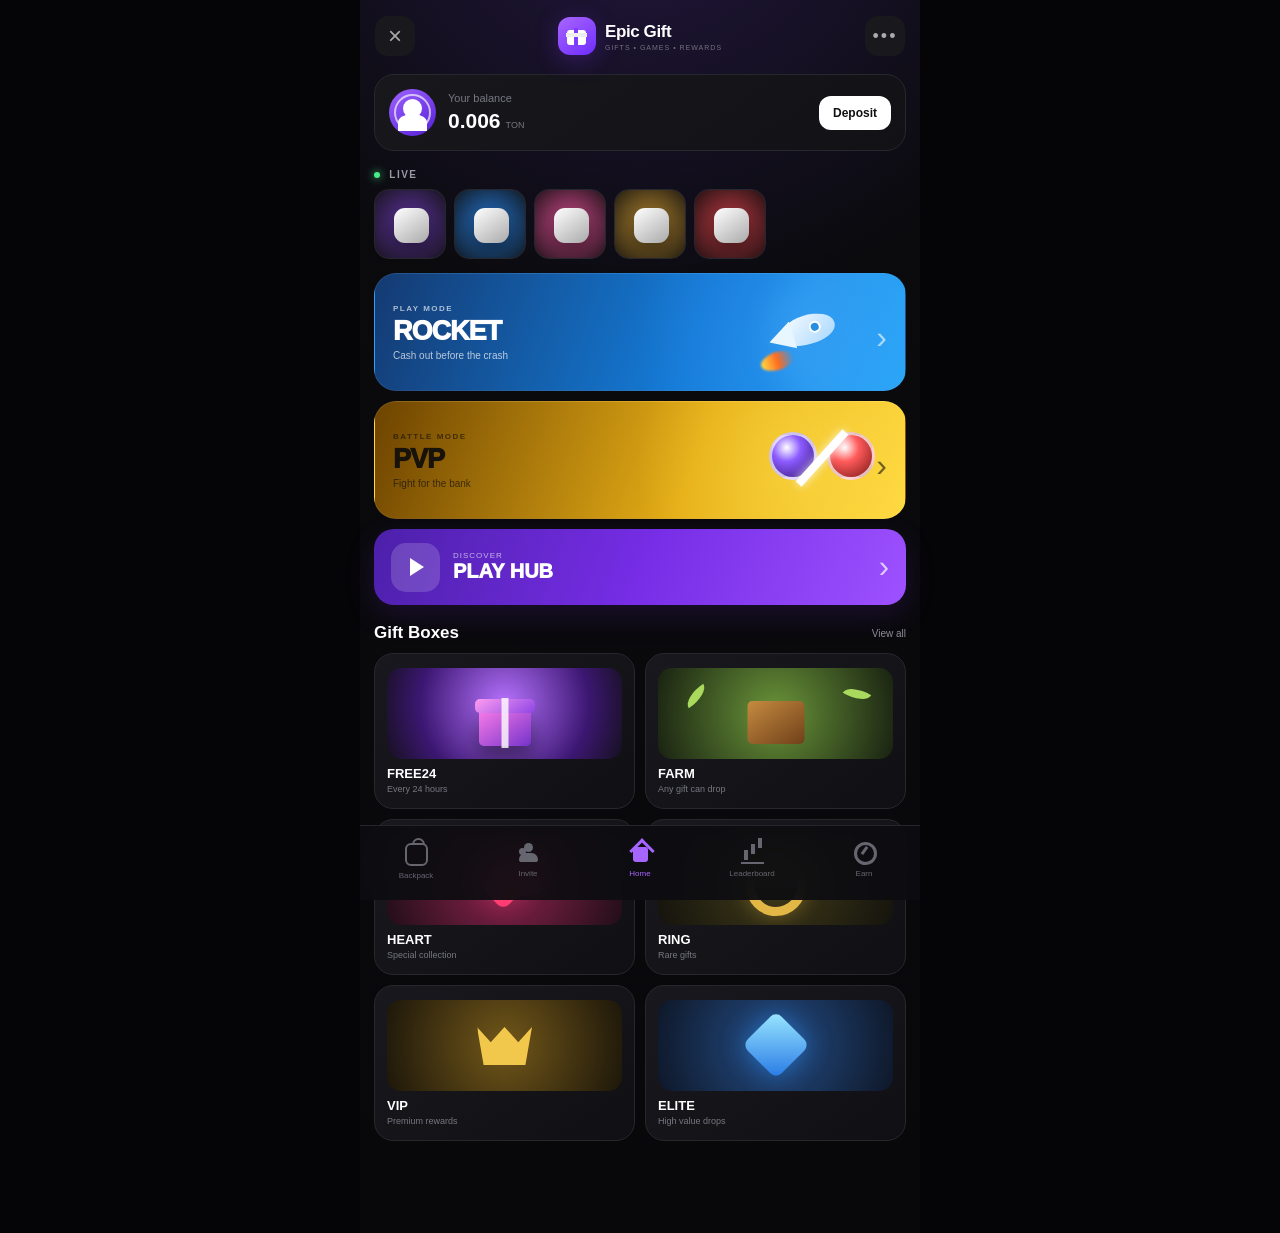
==== commit b97c7ba1: "Update index.html" ====
--- a/index.html
+++ b/index.html
@@ -12,24 +12,31 @@
 <div class="app">
 
   <header class="topbar">
+
     <button class="icon-btn close">×</button>
 
     <div class="brand">
+
       <div class="brand-art">
         <div class="brand-gift"></div>
       </div>
+
       <div>
         <div class="brand-name">Epic Gift</div>
         <div class="brand-sub">GIFTS • GAMES • REWARDS</div>
       </div>
+
     </div>
 
     <button class="icon-btn menu">•••</button>
+
   </header>
 
+
   <main>
 
     <section class="balance-card">
+
       <div class="profile-art">
         <div class="profile-ring"></div>
         <div class="profile-face"></div>
@@ -41,28 +48,39 @@
         <small>TON</small>
       </div>
 
-      <button class="deposit">Deposit</button>
-    </section>
+      <button class="deposit">
+        Deposit
+      </button>
+
+    </section>
+
 
     <section class="live-section">
+
       <div class="section-title">
         <span class="live-dot"></span>
         LIVE
       </div>
 
       <div class="live-row">
+
         <div class="live-card gift-art art-purple"></div>
         <div class="live-card gift-art art-blue"></div>
         <div class="live-card gift-art art-pink"></div>
         <div class="live-card gift-art art-gold"></div>
         <div class="live-card gift-art art-red"></div>
-      </div>
-    </section>
+
+      </div>
+
+    </section>
+
 
     <section class="hero-grid">
 
       <button class="mode-card rocket-banner">
+
         <div class="mode-glow"></div>
+
         <div class="rocket-art">
           <div class="rocket-body"></div>
           <div class="rocket-window"></div>
@@ -76,13 +94,18 @@
         </div>
 
         <div class="mode-arrow">›</div>
+
       </button>
 
+
       <button class="mode-card pvp-banner">
+
         <div class="pvp-art">
+
           <div class="pvp-orb left"></div>
           <div class="pvp-orb right"></div>
           <div class="pvp-sword"></div>
+
         </div>
 
         <div class="mode-copy">
@@ -92,11 +115,14 @@
         </div>
 
         <div class="mode-arrow">›</div>
+
       </button>
 
     </section>
 
+
     <button class="play-banner">
+
       <div class="play-icon">
         <div class="play-triangle"></div>
       </div>
@@ -107,7 +133,9 @@
       </div>
 
       <div class="play-arrow">›</div>
-    </button>
+
+    </button>
+
 
     <section class="boxes-section">
 
@@ -116,56 +144,86 @@
         <span>View all</span>
       </div>
 
+
       <div class="boxes-grid">
 
         <button class="box-card free24">
+
           <div class="box-art free-art">
+
             <div class="box-lid"></div>
             <div class="box-body"></div>
             <div class="box-ribbon"></div>
+
           </div>
+
           <strong>FREE24</strong>
           <span>Every 24 hours</span>
-        </button>
+
+        </button>
+
 
         <button class="box-card free">
+
           <div class="box-art farm-art">
+
             <div class="farm-box"></div>
             <div class="farm-leaf one"></div>
             <div class="farm-leaf two"></div>
+
           </div>
+
           <strong>FARM</strong>
           <span>Any gift can drop</span>
-        </button>
-
-        <button class="box-card">
+
+        </button>
+
+
+        <button class="box-card">
+
           <div class="gift-object heart-object"></div>
+
           <strong>HEART</strong>
           <span>Special collection</span>
-        </button>
-
-        <button class="box-card">
+
+        </button>
+
+
+        <button class="box-card">
+
           <div class="gift-object ring-object"></div>
+
           <strong>RING</strong>
           <span>Rare gifts</span>
-        </button>
-
-        <button class="box-card">
+
+        </button>
+
+
+        <button class="box-card">
+
           <div class="gift-object crown-object"></div>
+
           <strong>VIP</strong>
           <span>Premium rewards</span>
-        </button>
-
-        <button class="box-card">
+
+        </button>
+
+
+        <button class="box-card">
+
           <div class="gift-object gem-object"></div>
+
           <strong>ELITE</strong>
           <span>High value drops</span>
-        </button>
-
-      </div>
+
+        </button>
+
+      </div>
+
     </section>
 
   </main>
+
 
   <nav class="bottom-nav">
 
@@ -198,6 +256,7 @@
 
 </div>
 
+
 <script src="app.js"></script>
 
 </body>
--- a/style.css
+++ b/style.css
@@ -3,15 +3,23 @@
   -webkit-tap-highlight-color:transparent;
 }
 
-html,
-body{
+:root{
+  --bg:#09090c;
+  --card:#15151a;
+  --card2:#1b1b21;
+  --text:#fff;
+  --muted:#8d8d98;
+  --purple:#9a5cff;
+  --purple2:#6c35ff;
+}
+
+html,body{
   margin:0;
   padding:0;
-  width:100%;
   min-height:100%;
-  background:#101012;
-  color:#fff;
-  font-family:Arial,Helvetica,sans-serif;
+  background:#050507;
+  color:var(--text);
+  font-family:Inter,Arial,sans-serif;
 }
 
 body{
@@ -19,7 +27,9 @@
 }
 
 button{
-  font-family:inherit;
+  font:inherit;
+  color:inherit;
+  border:0;
   cursor:pointer;
 }
 
@@ -27,1081 +37,891 @@
   width:100%;
   max-width:560px;
   min-height:100vh;
-  margin:0 auto;
-  padding:14px 14px 105px;
+  margin:auto;
   background:
-    radial-gradient(
-      circle at 50% 18%,
-      rgba(117,68,220,.08),
-      transparent 34%
-    ),
-    #101012;
-}
-
-
-/* =========================
-   HEADER
-========================= */
+    radial-gradient(circle at 50% -10%,rgba(126,69,255,.20),transparent 32%),
+    linear-gradient(#0b0b0e,#08080a);
+  padding-bottom:92px;
+}
 
 .topbar{
-  width:100%;
-  height:58px;
-
+  height:72px;
+  display:flex;
+  align-items:center;
+  justify-content:space-between;
+  padding:0 15px;
+}
+
+.icon-btn{
+  width:40px;
+  height:40px;
+  border-radius:13px;
+  background:#18181d;
+  color:#aaa;
+  font-size:24px;
   display:grid;
-  grid-template-columns:48px 1fr 48px;
+  place-items:center;
+}
+
+.menu{
+  font-size:18px;
+  letter-spacing:2px;
+}
+
+.brand{
+  display:flex;
   align-items:center;
-
-  margin-bottom:12px;
-}
-
-.top-button{
-  width:46px;
-  height:46px;
-
-  border:1px solid rgba(255,255,255,.06);
-  border-radius:16px;
-
-  background:#242427;
-  color:#fff;
-
-  font-size:29px;
-  line-height:1;
-
-  display:flex;
-  align-items:center;
-  justify-content:center;
-
-  box-shadow:
-    inset 0 1px 0 rgba(255,255,255,.04),
-    0 6px 20px rgba(0,0,0,.25);
-}
-
-.menu{
-  justify-self:end;
-  font-size:22px;
-}
-
-.brand{
-  display:flex;
-  justify-content:center;
-  align-items:center;
-  gap:8px;
-
-  font-size:21px;
-  font-weight:800;
-  white-space:nowrap;
+  gap:9px;
+}
+
+.brand-art{
+  width:38px;
+  height:38px;
+  border-radius:12px;
+  background:linear-gradient(145deg,#a965ff,#6d2dff);
+  position:relative;
+  box-shadow:0 5px 25px rgba(133,55,255,.28);
 }
 
 .brand-gift{
-  font-size:28px;
-}
-
-
-/* =========================
-   BALANCE
-========================= */
-
-.balance-section{
-  width:100%;
-
+  position:absolute;
+  width:19px;
+  height:15px;
+  background:#fff;
+  border-radius:3px;
+  left:9px;
+  top:13px;
+}
+
+.brand-gift:before{
+  content:"";
+  position:absolute;
+  width:4px;
+  height:19px;
+  background:#7d3cff;
+  left:7px;
+  top:-2px;
+}
+
+.brand-gift:after{
+  content:"";
+  position:absolute;
+  width:21px;
+  height:4px;
+  background:#eee;
+  left:-1px;
+  top:3px;
+}
+
+.brand-name{
+  font-weight:900;
+  font-size:17px;
+  letter-spacing:-.4px;
+}
+
+.brand-sub{
+  color:#72727c;
+  font-size:7px;
+  margin-top:2px;
+  letter-spacing:1px;
+}
+
+.balance-card{
+  margin:2px 14px 14px;
+  padding:14px;
+  min-height:76px;
+  border:1px solid #27272e;
+  border-radius:20px;
+  background:linear-gradient(145deg,#17171c,#111116);
   display:flex;
   align-items:center;
   gap:12px;
-
-  padding:5px 2px 13px;
-}
-
-.avatar{
+}
+
+.profile-art{
+  width:47px;
+  height:47px;
   position:relative;
-
-  width:70px;
+  border-radius:50%;
+  background:linear-gradient(145deg,#9e62ff,#5420d4);
+  display:grid;
+  place-items:center;
+  overflow:hidden;
+}
+
+.profile-ring{
+  position:absolute;
+  inset:5px;
+  border:2px solid rgba(255,255,255,.65);
+  border-radius:50%;
+}
+
+.profile-face{
+  width:19px;
+  height:19px;
+  border-radius:50%;
+  background:#fff;
+  position:relative;
+  top:-4px;
+}
+
+.profile-face:after{
+  content:"";
+  position:absolute;
+  width:29px;
+  height:17px;
+  background:#fff;
+  border-radius:50% 50% 0 0;
+  left:-5px;
+  top:15px;
+}
+
+.balance-info{
+  display:flex;
+  align-items:baseline;
+  gap:5px;
+  flex:1;
+  flex-wrap:wrap;
+}
+
+.balance-info span{
+  width:100%;
+  color:#777781;
+  font-size:11px;
+}
+
+.balance-info strong{
+  font-size:21px;
+  font-weight:900;
+}
+
+.balance-info small{
+  color:#777781;
+  font-size:9px;
+}
+
+.deposit{
+  padding:10px 14px;
+  border-radius:12px;
+  background:#fff;
+  color:#111;
+  font-weight:800;
+  font-size:12px;
+}
+
+.live-section{
+  padding:4px 14px 14px;
+}
+
+.section-title{
+  font-size:10px;
+  font-weight:900;
+  letter-spacing:1.5px;
+  color:#9999a3;
+  margin-bottom:9px;
+}
+
+.live-dot{
+  display:inline-block;
+  width:6px;
+  height:6px;
+  border-radius:50%;
+  background:#48ed87;
+  box-shadow:0 0 9px #48ed87;
+  margin-right:5px;
+}
+
+.live-row{
+  display:flex;
+  gap:8px;
+  overflow:hidden;
+}
+
+.live-card{
+  min-width:72px;
   height:70px;
-  min-width:70px;
-
-  border-radius:50%;
-
+  border-radius:15px;
+  border:1px solid #272730;
+  position:relative;
+  overflow:hidden;
+}
+
+.gift-art:after{
+  content:"";
+  position:absolute;
+  width:35px;
+  height:35px;
+  border-radius:11px;
+  left:19px;
+  top:18px;
+  background:linear-gradient(145deg,#fff,#aaa);
+  box-shadow:0 8px 18px rgba(0,0,0,.45);
+}
+
+.art-purple{
+  background:radial-gradient(circle,#6336a7,#17131d);
+}
+
+.art-blue{
+  background:radial-gradient(circle,#277ad9,#101820);
+}
+
+.art-pink{
+  background:radial-gradient(circle,#d94e91,#201219);
+}
+
+.art-gold{
+  background:radial-gradient(circle,#b78931,#211b10);
+}
+
+.art-red{
+  background:radial-gradient(circle,#c73e46,#211012);
+}
+
+.hero-grid{
+  display:grid;
+  gap:10px;
+  padding:0 14px 10px;
+}
+
+.mode-card{
+  min-height:118px;
+  width:100%;
+  border-radius:22px;
+  text-align:left;
+  padding:18px;
+  position:relative;
+  overflow:hidden;
+  border:1px solid rgba(255,255,255,.08);
+}
+
+.rocket-banner{
   background:
-    radial-gradient(
-      circle at 35% 25%,
-      #35a7ff,
-      #5932dc 58%,
-      #24165f
-    );
-
-  border:3px solid #8848ff;
-
-  box-shadow:
-    0 0 0 4px rgba(130,65,255,.12),
-    0 8px 25px rgba(70,30,180,.35);
-
-  overflow:hidden;
-}
-
-.avatar-head{
-  position:absolute;
-
-  width:20px;
-  height:20px;
-
-  top:12px;
-  left:25px;
-
-  border-radius:50%;
-
-  background:#d5c9ff;
-}
-
-.avatar-body{
-  position:absolute;
-
-  width:31px;
-  height:32px;
-
-  left:19px;
-  bottom:7px;
-
-  border-radius:50% 50% 45% 45%;
-
-  background:#9a5cff;
-}
-
-.balance-info{
-  flex:1;
-  min-width:0;
-}
-
-.balance-label{
-  color:#aaaab0;
-  font-size:14px;
-  margin-bottom:5px;
-}
-
-.balance-value{
-  display:flex;
-  align-items:center;
-  gap:6px;
-
-  font-size:23px;
-}
-
-.ton-icon{
-  color:#bdb7c9;
-  font-size:17px;
-}
-
-.deposit{
-  border:0;
-  border-radius:15px;
-
-  padding:13px 18px;
-
-  background:linear-gradient(
-    135deg,
-    #9147ff,
-    #6530df
-  );
-
-  color:#fff;
-
-  font-size:14px;
+    radial-gradient(circle at 80% 50%,rgba(69,157,255,.35),transparent 38%),
+    linear-gradient(110deg,#143a72,#147bd7 60%,#1b9ff5);
+}
+
+.pvp-banner{
+  background:
+    radial-gradient(circle at 80% 50%,rgba(255,225,74,.45),transparent 38%),
+    linear-gradient(110deg,#6d4300,#e5ad16 60%,#ffd940);
+  color:#17120a;
+}
+
+.mode-copy{
+  position:relative;
+  z-index:3;
+  display:flex;
+  flex-direction:column;
+  gap:3px;
+}
+
+.mode-copy span{
+  font-size:8px;
   font-weight:800;
-
-  box-shadow:
-    0 8px 20px rgba(104,48,224,.3);
-}
-
-.deposit:active{
-  transform:scale(.97);
-}
-
-
-/* =========================
-   LIVE
-========================= */
-
-.live-section{
-  display:flex;
-  align-items:center;
-  gap:12px;
-
-  width:100%;
-
-  margin-bottom:12px;
-
-  overflow:hidden;
-}
-
-.live-title{
-  display:flex;
-  align-items:center;
-  gap:7px;
-
-  min-width:48px;
-
-  color:#bdbdc4;
-  font-size:13px;
-  font-weight:700;
-}
-
-.live-dot{
-  width:8px;
-  height:8px;
-
-  border-radius:50%;
-
-  background:#35df7c;
-
-  box-shadow:
-    0 0 10px rgba(53,223,124,.7);
-
-  animation:livePulse 1.4s ease-in-out infinite;
-}
-
-.live-cards{
-  display:flex;
-  gap:7px;
-
-  min-width:0;
-
-  overflow:hidden;
-}
-
-.live-card{
-  width:42px;
-  height:32px;
-
-  min-width:42px;
-
-  border-radius:10px;
-
-  background:#242428;
-
-  display:flex;
-  align-items:center;
-  justify-content:center;
-
-  font-size:17px;
-
-  border:1px solid rgba(255,255,255,.04);
-}
-
-
-/* =========================
-   ROCKET
-========================= */
-
-.rocket-banner{
-  position:relative;
-
-  width:100%;
-  min-height:185px;
-
-  overflow:hidden;
-
-  border-radius:22px;
-
-  margin-bottom:10px;
-
-  background:
-    radial-gradient(
-      circle at 85% 35%,
-      rgba(61,183,255,.9),
-      transparent 30%
-    ),
-    linear-gradient(
-      135deg,
-      #1953a4,
-      #2788dd
-    );
-
-  box-shadow:
-    inset 0 1px 0 rgba(255,255,255,.12),
-    0 12px 35px rgba(0,0,0,.25);
-}
-
-.rocket-banner::before{
-  content:"";
-
-  position:absolute;
-  width:210px;
-  height:210px;
-
-  right:-65px;
-  top:-80px;
-
-  border-radius:50%;
-
-  background:rgba(255,255,255,.08);
-}
-
-.rocket-content{
-  position:relative;
-  z-index:2;
-
-  padding:20px 18px;
-}
-
-.hot-badge{
-  display:inline-flex;
-
-  padding:6px 10px;
-
-  border-radius:10px;
-
-  background:rgba(54,126,224,.55);
-
-  color:#fff;
-
-  font-size:12px;
-  font-weight:800;
-}
-
-.rocket-content h2{
-  margin:15px 0 7px;
-
-  font-size:28px;
-}
-
-.rocket-content p{
-  margin:0;
-
-  color:rgba(255,255,255,.85);
-
-  font-size:15px;
-}
-
-.multipliers{
-  display:flex;
-  gap:8px;
-
-  margin-top:20px;
-}
-
-.multipliers span{
-  padding:7px 11px;
-
-  border-radius:9px;
-
-  background:rgba(255,255,255,.13);
-
-  font-size:12px;
-  font-weight:800;
+  opacity:.65;
+  letter-spacing:1.5px;
+}
+
+.mode-copy strong{
+  font-size:27px;
+  font-weight:1000;
+  letter-spacing:-1px;
+}
+
+.mode-copy small{
+  font-size:10px;
+  opacity:.7;
+}
+
+.mode-arrow{
+  position:absolute;
+  right:18px;
+  top:45px;
+  font-size:32px;
+  opacity:.6;
+}
+
+.mode-glow{
+  position:absolute;
+  width:180px;
+  height:180px;
+  border-radius:50%;
+  right:-45px;
+  top:-30px;
+  background:rgba(86,193,255,.22);
+  filter:blur(15px);
 }
 
 .rocket-art{
   position:absolute;
-
-  z-index:3;
-
-  right:26px;
-  top:49px;
-
-  font-size:78px;
-
-  filter:drop-shadow(0 12px 15px rgba(0,0,0,.28));
-
-  animation:rocketFloat 2.8s ease-in-out infinite;
-}
-
-
-/* =========================
-   PVP
-========================= */
-
-.pvp-banner{
-  position:relative;
-
-  width:100%;
-  min-height:190px;
-
-  overflow:hidden;
-
-  border-radius:22px;
-
-  padding:17px;
-
-  margin-bottom:10px;
-
-  background:
-    radial-gradient(
-      circle at 50% 110%,
-      rgba(255,255,255,.15),
-      transparent 40%
-    ),
-    linear-gradient(
-      145deg,
-      #ffc51d,
-      #f2a600
-    );
-
-  color:#191919;
-
-  box-shadow:
-    inset 0 1px 0 rgba(255,255,255,.18),
-    0 12px 35px rgba(0,0,0,.2);
-}
-
-.pvp-heading{
-  display:flex;
-  align-items:center;
-  gap:10px;
-}
-
-.swords{
-  font-size:30px;
-}
-
-.pvp-heading h2{
-  margin:0;
-
-  font-size:22px;
-}
-
-.pvp-heading p{
-  margin:3px 0 0;
-
-  font-size:13px;
-  opacity:.72;
-}
-
-.pvp-fight{
-  display:flex;
-  align-items:center;
-  justify-content:center;
-
-  gap:30px;
-
-  margin-top:22px;
-}
-
-.pvp-player{
-  text-align:center;
-}
-
-.player-avatar{
-  width:57px;
-  height:57px;
-
-  border-radius:50%;
-
-  display:flex;
-  align-items:center;
-  justify-content:center;
-
-  background:rgba(255,255,255,.38);
-
-  font-size:31px;
-
-  border:2px solid rgba(0,0,0,.1);
-}
-
-.pvp-player strong{
-  display:block;
-
-  margin-top:6px;
-
-  font-size:16px;
-}
-
-.vs{
-  font-weight:900;
-  font-size:14px;
-
-  opacity:.65;
-}
-
-
-/* =========================
-   PLAY HUB
-========================= */
-
-.play-banner{
-  width:100%;
-
-  min-height:84px;
-
-  padding:16px 18px;
-
-  margin-bottom:16px;
-
-  border-radius:21px;
-
-  display:flex;
-  align-items:center;
-  justify-content:space-between;
-
-  background:
-    linear-gradient(
-      135deg,
-      #7029df,
-      #923cf1
-    );
-
-  box-shadow:
-    0 10px 30px rgba(103,38,208,.3);
-}
-
-.play-left{
-  display:flex;
-  align-items:center;
-  gap:12px;
-}
-
-.play-icon{
+  right:53px;
+  top:23px;
+  width:80px;
+  height:75px;
+  transform:rotate(-18deg);
+}
+
+.rocket-body{
+  position:absolute;
+  width:55px;
+  height:29px;
+  border-radius:50% 55% 45% 50%;
+  background:linear-gradient(145deg,#f8fcff,#a9d8ff);
+  top:17px;
+  left:10px;
+}
+
+.rocket-body:after{
+  content:"";
+  position:absolute;
+  width:25px;
+  height:28px;
+  background:#e8f6ff;
+  left:-13px;
+  top:1px;
+  clip-path:polygon(100% 0,100% 100%,0 50%);
+}
+
+.rocket-window{
+  position:absolute;
+  width:12px;
+  height:12px;
+  border-radius:50%;
+  background:#278fe1;
+  border:2px solid #fff;
+  left:39px;
+  top:25px;
+}
+
+.rocket-flame{
+  position:absolute;
+  width:34px;
+  height:18px;
+  background:linear-gradient(90deg,#ffdd45,#ff6c20,transparent);
+  left:-18px;
+  top:43px;
+  filter:blur(1px);
+  border-radius:50%;
+}
+
+.pvp-art{
+  position:absolute;
+  right:28px;
+  top:20px;
+  width:110px;
+  height:80px;
+}
+
+.pvp-orb{
+  position:absolute;
   width:48px;
   height:48px;
-
+  border-radius:50%;
+  top:10px;
+  border:3px solid rgba(255,255,255,.7);
+}
+
+.pvp-orb.left{
+  left:2px;
+  background:radial-gradient(circle at 35% 30%,#fff,#8c5cff 35%,#301071);
+}
+
+.pvp-orb.right{
+  right:2px;
+  background:radial-gradient(circle at 35% 30%,#fff,#ff5b5b 35%,#791515);
+}
+
+.pvp-sword{
+  position:absolute;
+  width:8px;
+  height:70px;
+  background:#fff;
+  left:51px;
+  top:1px;
+  transform:rotate(42deg);
+  box-shadow:0 0 10px rgba(255,255,255,.8);
+}
+
+.play-banner{
+  margin:0 14px 18px;
+  width:calc(100% - 28px);
+  min-height:76px;
+  border-radius:20px;
+  background:linear-gradient(110deg,#4c20aa,#762de5,#9d51ff);
+  display:flex;
+  align-items:center;
+  gap:13px;
+  padding:13px 17px;
+  text-align:left;
+  box-shadow:0 10px 30px rgba(117,45,226,.16);
+}
+
+.play-icon{
+  width:49px;
+  height:49px;
   border-radius:15px;
-
-  display:flex;
+  background:rgba(255,255,255,.16);
+  display:grid;
+  place-items:center;
+}
+
+.play-triangle{
+  width:0;
+  height:0;
+  border-top:9px solid transparent;
+  border-bottom:9px solid transparent;
+  border-left:14px solid #fff;
+  margin-left:3px;
+}
+
+.play-banner span{
+  display:block;
+  font-size:8px;
+  opacity:.65;
+  letter-spacing:1px;
+}
+
+.play-banner strong{
+  display:block;
+  font-size:20px;
+  font-weight:950;
+}
+
+.play-arrow{
+  margin-left:auto;
+  font-size:31px;
+  opacity:.7;
+}
+
+.boxes-section{
+  padding:0 14px;
+}
+
+.section-heading{
+  display:flex;
+  justify-content:space-between;
   align-items:center;
-  justify-content:center;
-
-  background:rgba(255,255,255,.13);
-
-  font-size:25px;
-}
-
-.play-banner h2{
-  margin:0 0 3px;
-
-  font-size:19px;
-}
-
-.play-banner p{
-  margin:0;
-
-  font-size:12px;
-
-  color:rgba(255,255,255,.75);
-}
-
-.play-arrow{
-  font-size:34px;
-  color:rgba(255,255,255,.75);
-}
-
-
-/* =========================
-   BOXES
-========================= */
-
-.boxes-section{
-  width:100%;
-}
-
-.section-heading{
-  display:flex;
-  align-items:center;
-  justify-content:space-between;
-
-  margin-bottom:12px;
-
-  padding:0 3px;
-}
-
-.section-heading h2{
-  margin:0;
-
-  font-size:21px;
-}
-
-.section-heading p{
-  margin:4px 0 0;
-
-  color:#77777e;
-
-  font-size:12px;
-}
-
-.section-heading > span{
-  font-size:25px;
-}
-
-.gift-box-grid{
-  width:100%;
-
+  margin-bottom:10px;
+}
+
+.section-heading strong{
+  font-size:17px;
+}
+
+.section-heading span{
+  font-size:10px;
+  color:#8d8d98;
+}
+
+.boxes-grid{
   display:grid;
-
-  grid-template-columns:repeat(2,minmax(0,1fr));
-
-  gap:11px;
-}
-
-.gift-box-card{
+  grid-template-columns:repeat(2,1fr);
+  gap:10px;
+}
+
+.box-card{
+  min-height:156px;
+  border-radius:19px;
+  background:linear-gradient(145deg,#18181e,#101014);
+  border:1px solid #27272e;
+  padding:12px;
+  text-align:left;
   position:relative;
-
-  height:190px;
-
   overflow:hidden;
-
-  border-radius:21px;
-
-  background:
-    linear-gradient(
-      145deg,
-      #252529,
-      #1b1b1e
-    );
-
-  border:1px solid rgba(255,255,255,.06);
-
-  box-shadow:
-    inset 0 1px 0 rgba(255,255,255,.04),
-    0 10px 25px rgba(0,0,0,.22);
-
-  cursor:pointer;
-
-  transition:
-    transform .18s ease,
-    border-color .18s ease;
-}
-
-.gift-box-card:active{
+  transition:.18s;
+}
+
+.box-card:active{
   transform:scale(.97);
 }
 
-.gift-box-card:hover{
-  border-color:rgba(139,92,246,.45);
-}
-
-.box-price{
-  position:absolute;
-
-  z-index:4;
-
-  top:10px;
-  left:10px;
-
-  padding:6px 8px;
-
-  border-radius:9px;
-
-  background:#303035;
-
-  color:#fff;
-
-  font-size:10px;
-  font-weight:800;
-}
-
-.free-price{
-  background:#5d35db;
-}
-
-.box-glow{
-  position:absolute;
-
-  width:130px;
-  height:130px;
-
+.box-card strong{
+  display:block;
+  font-size:13px;
+  margin-top:7px;
+}
+
+.box-card span{
+  display:block;
+  color:#777781;
+  font-size:9px;
+  margin-top:3px;
+}
+
+.box-art{
+  height:91px;
+  position:relative;
+  border-radius:14px;
+  overflow:hidden;
+}
+
+.free-art{
+  background:radial-gradient(circle at 50% 40%,#b773ff,#3c1772 65%,#16101f);
+}
+
+.farm-art{
+  background:radial-gradient(circle at 50% 50%,#6a9539,#192211);
+}
+
+.box-body{
+  position:absolute;
+  width:52px;
+  height:39px;
+  background:linear-gradient(145deg,#ff7ee8,#7533cb);
+  border-radius:5px;
   left:50%;
-  top:35px;
-
+  top:39px;
   transform:translateX(-50%);
-
-  border-radius:50%;
-
-  background:radial-gradient(
-    circle,
-    rgba(128,73,245,.28),
-    transparent 68%
-  );
-}
-
-.box-art{
-  position:absolute;
-
+  box-shadow:0 12px 20px rgba(0,0,0,.45);
+}
+
+.box-lid{
+  position:absolute;
+  width:60px;
+  height:14px;
+  background:linear-gradient(145deg,#ff9cf0,#8d46e5);
+  border-radius:5px;
   left:50%;
-  top:47px;
-
+  top:31px;
   transform:translateX(-50%);
-
   z-index:2;
-
-  font-size:65px;
-
-  filter:
-    drop-shadow(
-      0 10px 10px rgba(0,0,0,.3)
-    );
-
-  animation:
-    boxFloat 2.8s ease-in-out infinite;
-}
-
-.gift-box-card:nth-child(2) .box-art{
-  animation-delay:.25s;
-}
-
-.gift-box-card:nth-child(3) .box-art{
-  animation-delay:.5s;
-}
-
-.gift-box-card:nth-child(4) .box-art{
-  animation-delay:.75s;
-}
-
-.gift-box-card:nth-child(5) .box-art{
-  animation-delay:1s;
-}
-
-.gift-box-card:nth-child(6) .box-art{
-  animation-delay:1.25s;
-}
-
-.box-info{
-  position:absolute;
-
-  z-index:5;
-
-  left:12px;
-  right:12px;
-  bottom:12px;
-
-  display:flex;
-  flex-direction:column;
-
-  gap:3px;
-}
-
-.box-info strong{
-  font-size:14px;
-}
-
-.box-info span{
-  color:#85858d;
-
-  font-size:11px;
-}
-
-
-/* =========================
-   BOTTOM NAV
-========================= */
+}
+
+.box-ribbon{
+  position:absolute;
+  width:7px;
+  height:50px;
+  background:#fff;
+  opacity:.8;
+  left:50%;
+  top:30px;
+  transform:translateX(-50%);
+  z-index:3;
+}
+
+.farm-box{
+  position:absolute;
+  width:57px;
+  height:43px;
+  background:linear-gradient(145deg,#c58b40,#704019);
+  left:50%;
+  top:33px;
+  transform:translateX(-50%);
+  border-radius:5px;
+}
+
+.farm-leaf{
+  position:absolute;
+  width:26px;
+  height:12px;
+  background:#a9d95d;
+  border-radius:100% 0 100% 0;
+}
+
+.farm-leaf.one{
+  left:25px;
+  top:22px;
+  transform:rotate(-35deg);
+}
+
+.farm-leaf.two{
+  right:23px;
+  top:20px;
+  transform:rotate(30deg);
+}
+
+.gift-object{
+  height:91px;
+  border-radius:14px;
+  position:relative;
+  overflow:hidden;
+}
+
+.heart-object{
+  background:radial-gradient(circle,#8d234f,#220e17);
+}
+
+.heart-object:after{
+  content:"";
+  position:absolute;
+  width:45px;
+  height:40px;
+  background:#ff3d73;
+  left:50%;
+  top:26px;
+  transform:translateX(-50%) rotate(-45deg);
+  border-radius:8px;
+  box-shadow:0 0 25px rgba(255,61,115,.4);
+}
+
+.heart-object:before{
+  content:"";
+  position:absolute;
+  width:45px;
+  height:45px;
+  border-radius:50%;
+  background:#ff3d73;
+  left:calc(50% - 22px);
+  top:17px;
+  box-shadow:22px 0 0 #ff3d73;
+}
+
+.ring-object{
+  background:radial-gradient(circle,#403a19,#15140d);
+}
+
+.ring-object:after{
+  content:"";
+  position:absolute;
+  width:42px;
+  height:42px;
+  border:9px solid #e2b746;
+  border-radius:50%;
+  left:50%;
+  top:22px;
+  transform:translateX(-50%);
+  box-shadow:0 0 20px rgba(226,183,70,.35);
+}
+
+.crown-object{
+  background:radial-gradient(circle,#725719,#1d170a);
+}
+
+.crown-object:after{
+  content:"";
+  position:absolute;
+  width:55px;
+  height:38px;
+  background:#f1c84b;
+  left:50%;
+  top:27px;
+  transform:translateX(-50%);
+  clip-path:polygon(0 0,25% 40%,50% 0,75% 40%,100% 0,88% 100%,12% 100%);
+}
+
+.gem-object{
+  background:radial-gradient(circle,#244e87,#0e1728);
+}
+
+.gem-object:after{
+  content:"";
+  position:absolute;
+  width:48px;
+  height:48px;
+  background:linear-gradient(135deg,#9ce9ff,#2578e5);
+  left:50%;
+  top:21px;
+  transform:translateX(-50%) rotate(45deg);
+  border-radius:8px;
+  box-shadow:0 0 24px rgba(44,147,255,.5);
+}
 
 .bottom-nav{
   position:fixed;
-
   z-index:50;
-
+  bottom:0;
   left:50%;
-
-  bottom:10px;
-
   transform:translateX(-50%);
-
-  width:calc(100% - 24px);
-  max-width:536px;
-
-  height:76px;
-
-  padding:7px;
-
+  width:100%;
+  max-width:560px;
+  height:75px;
   display:grid;
   grid-template-columns:repeat(5,1fr);
-
-  border-radius:25px;
-
-  background:
-    rgba(31,31,35,.96);
-
-  border:1px solid rgba(255,255,255,.07);
-
-  box-shadow:
-    0 15px 45px rgba(0,0,0,.55),
-    inset 0 1px 0 rgba(255,255,255,.04);
-
+  background:rgba(13,13,17,.94);
+  border-top:1px solid #25252c;
   backdrop-filter:blur(18px);
-  -webkit-backdrop-filter:blur(18px);
+  padding-bottom:7px;
 }
 
 .bottom-nav button{
-  position:relative;
-
-  border:0;
-  background:transparent;
-
-  color:#77777e;
-
-  border-radius:20px;
-
+  background:none;
+  color:#666670;
   display:flex;
   flex-direction:column;
   align-items:center;
   justify-content:center;
-
-  gap:4px;
-
-  transition:
-    background .2s ease,
-    color .2s ease,
-    transform .2s ease;
-}
-
-.bottom-nav button span{
-  font-size:19px;
-
-  line-height:1;
-}
-
-.bottom-nav button small{
-  font-size:9px;
-
-  white-space:nowrap;
+  gap:5px;
+  font-size:8px;
 }
 
 .bottom-nav button.active{
-  color:#fff;
-
-  background:
-    linear-gradient(
-      145deg,
-      #9349ff,
-      #6e35df
-    );
-
-  box-shadow:
-    0 7px 20px rgba(114,50,220,.32);
-}
-
-.bottom-nav button:active{
-  transform:scale(.95);
-}
-
-
-/* =========================
-   POPUP
-========================= */
-
-.box-popup{
+  color:#a765ff;
+}
+
+.nav-icon{
+  width:23px;
+  height:23px;
+  position:relative;
+}
+
+.backpack-icon{
+  border:2px solid currentColor;
+  border-radius:6px;
+  margin-top:3px;
+}
+
+.backpack-icon:before{
+  content:"";
+  position:absolute;
+  width:9px;
+  height:5px;
+  border:2px solid currentColor;
+  border-bottom:0;
+  border-radius:7px 7px 0 0;
+  left:5px;
+  top:-7px;
+}
+
+.invite-icon:before,
+.invite-icon:after{
+  content:"";
+  position:absolute;
+  border-radius:50%;
+  background:currentColor;
+}
+
+.invite-icon:before{
+  width:9px;
+  height:9px;
+  left:7px;
+  top:2px;
+  box-shadow:-6px 4px 0 -1px currentColor;
+}
+
+.invite-icon:after{
+  width:19px;
+  height:9px;
+  left:2px;
+  bottom:2px;
+  border-radius:10px 10px 4px 4px;
+}
+
+.home-icon:before{
+  content:"";
+  position:absolute;
+  width:15px;
+  height:15px;
+  background:currentColor;
+  left:4px;
+  top:6px;
+  border-radius:3px;
+}
+
+.home-icon:after{
+  content:"";
+  position:absolute;
+  width:15px;
+  height:15px;
+  border-left:3px solid currentColor;
+  border-top:3px solid currentColor;
+  transform:rotate(45deg);
+  left:4px;
+  top:1px;
+}
+
+.leaderboard-icon{
+  border-bottom:2px solid currentColor;
+}
+
+.leaderboard-icon:before{
+  content:"";
+  position:absolute;
+  width:4px;
+  height:10px;
+  background:currentColor;
+  left:3px;
+  bottom:2px;
+  box-shadow:7px -6px 0 currentColor,14px -12px 0 currentColor;
+}
+
+.earn-icon:before{
+  content:"";
+  position:absolute;
+  width:17px;
+  height:17px;
+  border:3px solid currentColor;
+  border-radius:50%;
+  left:1px;
+  top:1px;
+}
+
+.earn-icon:after{
+  content:"";
+  position:absolute;
+  width:3px;
+  height:9px;
+  background:currentColor;
+  left:10px;
+  top:5px;
+  transform:rotate(35deg);
+}
+
+.epic-panel{
   position:fixed;
-
   inset:0;
-
   z-index:100;
-
-  display:flex;
-
+  background:rgba(0,0,0,.72);
+  display:flex;
   align-items:flex-end;
   justify-content:center;
-
-  padding:12px;
-
-  background:rgba(0,0,0,.72);
-
-  opacity:0;
-  visibility:hidden;
-
-  transition:
-    opacity .2s ease,
-    visibility .2s ease;
-}
-
-.box-popup.show{
-  opacity:1;
-  visibility:visible;
-}
-
-.box-popup-card{
+  padding:10px;
+}
+
+.epic-panel-box{
   width:100%;
   max-width:520px;
-
-  background:#232326;
-
-  border-radius:25px;
-
-  padding:18px;
-
-  box-shadow:
-    0 -5px 50px rgba(0,0,0,.55);
-
-  transform:translateY(30px);
-
-  transition:transform .25s ease;
-}
-
-.box-popup.show .box-popup-card{
-  transform:translateY(0);
-}
-
-.popup-header{
-  display:flex;
+  background:#1b1b20;
+  border:1px solid #303039;
+  border-radius:23px;
+  padding:16px;
+  box-shadow:0 15px 60px rgba(0,0,0,.65);
+  animation:panelUp .22s ease;
+}
+
+.epic-panel-head{
+  display:flex;
+  justify-content:space-between;
   align-items:center;
-  justify-content:space-between;
-}
-
-.popup-header strong{
-  font-size:20px;
-}
-
-.popup-header button{
-  width:38px;
-  height:38px;
-
-  border:0;
-
-  border-radius:12px;
-
-  background:#333338;
-
-  color:#fff;
-
-  font-size:25px;
-
-  display:flex;
-  align-items:center;
-  justify-content:center;
-}
-
-.popup-content{
-  text-align:center;
-
-  padding:15px 0 3px;
-}
-
-.popup-emoji{
-  font-size:78px;
-
-  margin:4px 0 10px;
-}
-
-.popup-content p{
-  margin:0 0 18px;
-
-  color:#92929a;
-
-  font-size:14px;
-}
-
-#openBoxButton{
-  width:100%;
-
-  border:0;
-
-  border-radius:15px;
-
-  padding:15px;
-
-  background:
-    linear-gradient(
-      135deg,
-      #9148ff,
-      #6731dc
-    );
-
-  color:#fff;
-
-  font-size:15px;
-  font-weight:800;
-
-  box-shadow:
-    0 8px 25px rgba(108,49,220,.3);
-}
-
-
-/* =========================
-   ANIMATIONS
-========================= */
-
-@keyframes livePulse{
-
-  0%,
-  100%{
+  margin-bottom:13px;
+}
+
+.epic-panel-close{
+  background:#303036;
+  width:32px;
+  height:32px;
+  border-radius:10px;
+}
+
+.epic-panel-body{
+  color:#aaaab4;
+  font-size:13px;
+  line-height:1.7;
+}
+
+@keyframes panelUp{
+  from{
+    transform:translateY(40px);
+    opacity:0;
+  }
+  to{
+    transform:translateY(0);
     opacity:1;
-    transform:scale(1);
   }
-
-  50%{
-    opacity:.45;
-    transform:scale(.7);
+}
+
+@media(max-width:380px){
+  .rocket-art{
+    right:25px;
+    transform:scale(.8) rotate(-18deg);
   }
 
-}
-
-@keyframes rocketFloat{
-
-  0%,
-  100%{
-    transform:translateY(0) rotate(-4deg);
+  .pvp-art{
+    right:5px;
+    transform:scale(.8);
   }
 
-  50%{
-    transform:translateY(-10px) rotate(4deg);
+  .mode-copy strong{
+    font-size:23px;
   }
-
-}
-
-@keyframes boxFloat{
-
-  0%,
-  100%{
-    transform:translateX(-50%) translateY(0) rotate(0deg);
-  }
-
-  50%{
-    transform:translateX(-50%) translateY(-7px) rotate(2deg);
-  }
-
-}
-
-
-/* =========================
-   SMALL PHONES
-========================= */
-
-@media(max-width:380px){
-
-  .app{
-    padding-left:10px;
-    padding-right:10px;
-  }
-
-  .balance-section{
-    gap:9px;
-  }
-
-  .avatar{
-    width:62px;
-    height:62px;
-    min-width:62px;
-  }
-
-  .deposit{
-    padding:12px 14px;
-  }
-
-  .gift-box-card{
-    height:175px;
-  }
-
-  .box-art{
-    font-size:58px;
-  }
-
-  .bottom-nav{
-    width:calc(100% - 18px);
-  }
-
-}
-
-
-/* =========================
-   LARGER SCREENS
-========================= */
-
-@media(min-width:700px){
-
-  .app{
-    padding-top:25px;
-  }
-
-  .gift-box-grid{
-    grid-template-columns:repeat(3,1fr);
-  }
-
-  .gift-box-card{
-    height:205px;
-  }
-
-}
+}
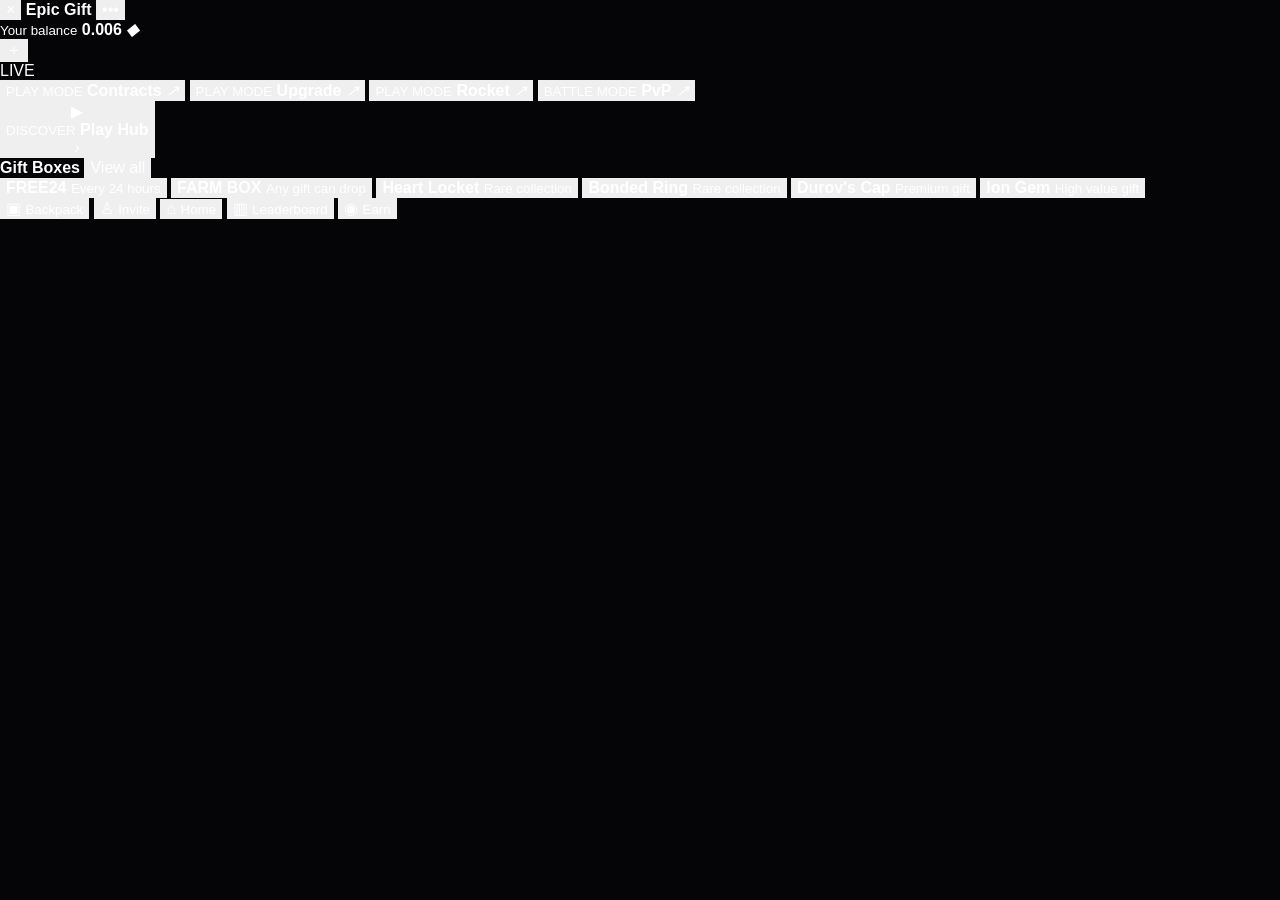
==== commit aa8359dd: "Update index.html" ====
--- a/index.html
+++ b/index.html
@@ -1,263 +1,164 @@
-<!DOCTYPE html>
+<!doctype html>
 <html lang="en">
 <head>
-  <meta charset="UTF-8">
-  <meta name="viewport" content="width=device-width,initial-scale=1,maximum-scale=1,user-scalable=no">
-  <title>Epic Gift</title>
-  <link rel="stylesheet" href="style.css">
+<meta charset="utf-8">
+<meta name="viewport" content="width=device-width,initial-scale=1,maximum-scale=1,user-scalable=no">
+<meta name="theme-color" content="#101114">
+<title>Epic Gift</title>
+<link rel="stylesheet" href="style.css">
 </head>
 
 <body>
+<div id="app">
 
-<div class="app">
+<header>
+<button id="close">×</button>
+<b>Epic Gift</b>
+<button id="menu">•••</button>
+</header>
 
-  <header class="topbar">
+<main>
 
-    <button class="icon-btn close">×</button>
+<section class="balance">
+<div>
+<small>Your balance</small>
+<strong>0.006 <i>◆</i></strong>
+</div>
+<button id="deposit">＋</button>
+<span class="avatar"><em></em></span>
+</section>
 
-    <div class="brand">
+<section class="live">
+<label><i></i> LIVE</label>
 
-      <div class="brand-art">
-        <div class="brand-gift"></div>
-      </div>
+<div id="live">
+<span class="heart"></span>
+<span class="peach"></span>
+<span class="sword"></span>
+<span class="star"></span>
+<span class="flower"></span>
+<span class="gem"></span>
+</div>
+</section>
 
-      <div>
-        <div class="brand-name">Epic Gift</div>
-        <div class="brand-sub">GIFTS • GAMES • REWARDS</div>
-      </div>
+<section class="modes">
 
-    </div>
+<button data-page="contracts" class="purple">
+<small>PLAY MODE</small>
+<b>Contracts</b>
+<i>↗</i>
+</button>
 
-    <button class="icon-btn menu">•••</button>
+<button data-page="upgrade" class="green">
+<small>PLAY MODE</small>
+<b>Upgrade</b>
+<i>↗</i>
+</button>
 
-  </header>
+<button data-page="rocket" class="blue">
+<small>PLAY MODE</small>
+<b>Rocket</b>
+<i>↗</i>
+</button>
 
+<button data-page="pvp" class="gold">
+<small>BATTLE MODE</small>
+<b>PvP</b>
+<i>↗</i>
+</button>
 
-  <main>
+</section>
 
-    <section class="balance-card">
+<button class="hub" data-page="hub">
+<span>▶</span>
+<div>
+<small>DISCOVER</small>
+<b>Play Hub</b>
+</div>
+<i>›</i>
+</button>
 
-      <div class="profile-art">
-        <div class="profile-ring"></div>
-        <div class="profile-face"></div>
-      </div>
+<section>
 
-      <div class="balance-info">
-        <span>Your balance</span>
-        <strong>0.006</strong>
-        <small>TON</small>
-      </div>
+<div class="head">
+<b>Gift Boxes</b>
+<button id="all">View all</button>
+</div>
 
-      <button class="deposit">
-        Deposit
-      </button>
+<div class="boxes">
 
-    </section>
+<button data-page="free24">
+<span class="art free"></span>
+<b>FREE24</b>
+<small>Every 24 hours</small>
+</button>
 
+<button data-page="farm">
+<span class="art farm"></span>
+<b>FARM BOX</b>
+<small>Any gift can drop</small>
+</button>
 
-    <section class="live-section">
+<button data-gift="Heart Locket">
+<span class="art heartArt"></span>
+<b>Heart Locket</b>
+<small>Rare collection</small>
+</button>
 
-      <div class="section-title">
-        <span class="live-dot"></span>
-        LIVE
-      </div>
+<button data-gift="Bonded Ring">
+<span class="art ringArt"></span>
+<b>Bonded Ring</b>
+<small>Rare collection</small>
+</button>
 
-      <div class="live-row">
+<button data-gift="Durov's Cap">
+<span class="art capArt"></span>
+<b>Durov's Cap</b>
+<small>Premium gift</small>
+</button>
 
-        <div class="live-card gift-art art-purple"></div>
-        <div class="live-card gift-art art-blue"></div>
-        <div class="live-card gift-art art-pink"></div>
-        <div class="live-card gift-art art-gold"></div>
-        <div class="live-card gift-art art-red"></div>
+<button data-gift="Ion Gem">
+<span class="art gemArt"></span>
+<b>Ion Gem</b>
+<small>High value gift</small>
+</button>
 
-      </div>
+</div>
+</section>
 
-    </section>
+</main>
 
+<nav>
 
-    <section class="hero-grid">
+<button data-nav="backpack">
+▣
+<small>Backpack</small>
+</button>
 
-      <button class="mode-card rocket-banner">
+<button data-nav="invite">
+♙
+<small>Invite</small>
+</button>
 
-        <div class="mode-glow"></div>
+<button class="active" data-nav="home">
+⌂
+<small>Home</small>
+</button>
 
-        <div class="rocket-art">
-          <div class="rocket-body"></div>
-          <div class="rocket-window"></div>
-          <div class="rocket-flame"></div>
-        </div>
+<button data-nav="leaderboard">
+▥
+<small>Leaderboard</small>
+</button>
 
-        <div class="mode-copy">
-          <span>PLAY MODE</span>
-          <strong>ROCKET</strong>
-          <small>Cash out before the crash</small>
-        </div>
+<button data-nav="earn">
+◉
+<small>Earn</small>
+</button>
 
-        <div class="mode-arrow">›</div>
-
-      </button>
-
-
-      <button class="mode-card pvp-banner">
-
-        <div class="pvp-art">
-
-          <div class="pvp-orb left"></div>
-          <div class="pvp-orb right"></div>
-          <div class="pvp-sword"></div>
-
-        </div>
-
-        <div class="mode-copy">
-          <span>BATTLE MODE</span>
-          <strong>PVP</strong>
-          <small>Fight for the bank</small>
-        </div>
-
-        <div class="mode-arrow">›</div>
-
-      </button>
-
-    </section>
-
-
-    <button class="play-banner">
-
-      <div class="play-icon">
-        <div class="play-triangle"></div>
-      </div>
-
-      <div>
-        <span>DISCOVER</span>
-        <strong>PLAY HUB</strong>
-      </div>
-
-      <div class="play-arrow">›</div>
-
-    </button>
-
-
-    <section class="boxes-section">
-
-      <div class="section-heading">
-        <strong>Gift Boxes</strong>
-        <span>View all</span>
-      </div>
-
-
-      <div class="boxes-grid">
-
-        <button class="box-card free24">
-
-          <div class="box-art free-art">
-
-            <div class="box-lid"></div>
-            <div class="box-body"></div>
-            <div class="box-ribbon"></div>
-
-          </div>
-
-          <strong>FREE24</strong>
-          <span>Every 24 hours</span>
-
-        </button>
-
-
-        <button class="box-card free">
-
-          <div class="box-art farm-art">
-
-            <div class="farm-box"></div>
-            <div class="farm-leaf one"></div>
-            <div class="farm-leaf two"></div>
-
-          </div>
-
-          <strong>FARM</strong>
-          <span>Any gift can drop</span>
-
-        </button>
-
-
-        <button class="box-card">
-
-          <div class="gift-object heart-object"></div>
-
-          <strong>HEART</strong>
-          <span>Special collection</span>
-
-        </button>
-
-
-        <button class="box-card">
-
-          <div class="gift-object ring-object"></div>
-
-          <strong>RING</strong>
-          <span>Rare gifts</span>
-
-        </button>
-
-
-        <button class="box-card">
-
-          <div class="gift-object crown-object"></div>
-
-          <strong>VIP</strong>
-          <span>Premium rewards</span>
-
-        </button>
-
-
-        <button class="box-card">
-
-          <div class="gift-object gem-object"></div>
-
-          <strong>ELITE</strong>
-          <span>High value drops</span>
-
-        </button>
-
-      </div>
-
-    </section>
-
-  </main>
-
-
-  <nav class="bottom-nav">
-
-    <button>
-      <div class="nav-icon backpack-icon"></div>
-      <span>Backpack</span>
-    </button>
-
-    <button>
-      <div class="nav-icon invite-icon"></div>
-      <span>Invite</span>
-    </button>
-
-    <button class="active">
-      <div class="nav-icon home-icon"></div>
-      <span>Home</span>
-    </button>
-
-    <button>
-      <div class="nav-icon leaderboard-icon"></div>
-      <span>Leaderboard</span>
-    </button>
-
-    <button>
-      <div class="nav-icon earn-icon"></div>
-      <span>Earn</span>
-    </button>
-
-  </nav>
+</nav>
 
 </div>
 
-
 <script src="app.js"></script>
-
 </body>
 </html>
--- a/style.css
+++ b/style.css
@@ -13,7 +13,8 @@
   --purple2:#6c35ff;
 }
 
-html,body{
+html,
+body{
   margin:0;
   padding:0;
   min-height:100%;
@@ -38,27 +39,44 @@
   max-width:560px;
   min-height:100vh;
   margin:auto;
-  background:
-    radial-gradient(circle at 50% -10%,rgba(126,69,255,.20),transparent 32%),
+
+  background:
+    radial-gradient(
+      circle at 50% -10%,
+      rgba(126,69,255,.20),
+      transparent 32%
+    ),
     linear-gradient(#0b0b0e,#08080a);
+
   padding-bottom:92px;
 }
+
+
+/* =========================
+   TOP BAR
+========================= */
 
 .topbar{
   height:72px;
+
   display:flex;
   align-items:center;
   justify-content:space-between;
+
   padding:0 15px;
 }
 
 .icon-btn{
   width:40px;
   height:40px;
+
   border-radius:13px;
+
   background:#18181d;
   color:#aaa;
+
   font-size:24px;
+
   display:grid;
   place-items:center;
 }
@@ -77,38 +95,61 @@
 .brand-art{
   width:38px;
   height:38px;
+
   border-radius:12px;
-  background:linear-gradient(145deg,#a965ff,#6d2dff);
+
+  background:
+    linear-gradient(
+      145deg,
+      #a965ff,
+      #6d2dff
+    );
+
   position:relative;
-  box-shadow:0 5px 25px rgba(133,55,255,.28);
+
+  box-shadow:
+    0 5px 25px
+    rgba(133,55,255,.28);
 }
 
 .brand-gift{
   position:absolute;
+
   width:19px;
   height:15px;
+
   background:#fff;
+
   border-radius:3px;
+
   left:9px;
   top:13px;
 }
 
 .brand-gift:before{
   content:"";
-  position:absolute;
+
+  position:absolute;
+
   width:4px;
   height:19px;
+
   background:#7d3cff;
+
   left:7px;
   top:-2px;
 }
 
 .brand-gift:after{
   content:"";
-  position:absolute;
+
+  position:absolute;
+
   width:21px;
   height:4px;
+
   background:#eee;
+
   left:-1px;
   top:3px;
 }
@@ -121,57 +162,99 @@
 
 .brand-sub{
   color:#72727c;
+
   font-size:7px;
+
   margin-top:2px;
+
   letter-spacing:1px;
 }
+
+
+/* =========================
+   BALANCE
+========================= */
 
 .balance-card{
   margin:2px 14px 14px;
+
   padding:14px;
+
   min-height:76px;
+
   border:1px solid #27272e;
   border-radius:20px;
-  background:linear-gradient(145deg,#17171c,#111116);
+
+  background:
+    linear-gradient(
+      145deg,
+      #17171c,
+      #111116
+    );
+
   display:flex;
   align-items:center;
+
   gap:12px;
 }
 
 .profile-art{
   width:47px;
   height:47px;
+
   position:relative;
+
   border-radius:50%;
-  background:linear-gradient(145deg,#9e62ff,#5420d4);
+
+  background:
+    linear-gradient(
+      145deg,
+      #9e62ff,
+      #5420d4
+    );
+
   display:grid;
   place-items:center;
+
   overflow:hidden;
 }
 
 .profile-ring{
   position:absolute;
+
   inset:5px;
-  border:2px solid rgba(255,255,255,.65);
+
+  border:2px solid
+    rgba(255,255,255,.65);
+
   border-radius:50%;
 }
 
 .profile-face{
   width:19px;
   height:19px;
+
   border-radius:50%;
+
   background:#fff;
+
   position:relative;
+
   top:-4px;
 }
 
 .profile-face:after{
   content:"";
-  position:absolute;
+
+  position:absolute;
+
   width:29px;
   height:17px;
+
   background:#fff;
+
   border-radius:50% 50% 0 0;
+
   left:-5px;
   top:15px;
 }
@@ -179,14 +262,19 @@
 .balance-info{
   display:flex;
   align-items:baseline;
+
   gap:5px;
+
   flex:1;
+
   flex-wrap:wrap;
 }
 
 .balance-info span{
   width:100%;
+
   color:#777781;
+
   font-size:11px;
 }
 
@@ -202,12 +290,21 @@
 
 .deposit{
   padding:10px 14px;
+
   border-radius:12px;
+
   background:#fff;
   color:#111;
+
   font-weight:800;
+
   font-size:12px;
 }
+
+
+/* =========================
+   LIVE
+========================= */
 
 .live-section{
   padding:4px 14px 14px;
@@ -215,253 +312,462 @@
 
 .section-title{
   font-size:10px;
+
   font-weight:900;
+
   letter-spacing:1.5px;
+
   color:#9999a3;
+
   margin-bottom:9px;
 }
 
 .live-dot{
   display:inline-block;
+
   width:6px;
   height:6px;
+
   border-radius:50%;
+
   background:#48ed87;
-  box-shadow:0 0 9px #48ed87;
+
+  box-shadow:
+    0 0 9px #48ed87;
+
   margin-right:5px;
 }
 
 .live-row{
   display:flex;
+
   gap:8px;
+
   overflow:hidden;
 }
 
 .live-card{
   min-width:72px;
   height:70px;
+
   border-radius:15px;
+
   border:1px solid #272730;
+
   position:relative;
+
   overflow:hidden;
 }
 
 .gift-art:after{
   content:"";
-  position:absolute;
+
+  position:absolute;
+
   width:35px;
   height:35px;
+
   border-radius:11px;
+
   left:19px;
   top:18px;
-  background:linear-gradient(145deg,#fff,#aaa);
-  box-shadow:0 8px 18px rgba(0,0,0,.45);
+
+  background:
+    linear-gradient(
+      145deg,
+      #fff,
+      #aaa
+    );
+
+  box-shadow:
+    0 8px 18px
+    rgba(0,0,0,.45);
 }
 
 .art-purple{
-  background:radial-gradient(circle,#6336a7,#17131d);
+  background:
+    radial-gradient(
+      circle,
+      #6336a7,
+      #17131d
+    );
 }
 
 .art-blue{
-  background:radial-gradient(circle,#277ad9,#101820);
+  background:
+    radial-gradient(
+      circle,
+      #277ad9,
+      #101820
+    );
 }
 
 .art-pink{
-  background:radial-gradient(circle,#d94e91,#201219);
+  background:
+    radial-gradient(
+      circle,
+      #d94e91,
+      #201219
+    );
 }
 
 .art-gold{
-  background:radial-gradient(circle,#b78931,#211b10);
+  background:
+    radial-gradient(
+      circle,
+      #b78931,
+      #211b10
+    );
 }
 
 .art-red{
-  background:radial-gradient(circle,#c73e46,#211012);
-}
+  background:
+    radial-gradient(
+      circle,
+      #c73e46,
+      #211012
+    );
+}
+
+
+/* =========================
+   ROCKET / PVP
+========================= */
 
 .hero-grid{
   display:grid;
+
   gap:10px;
+
   padding:0 14px 10px;
 }
 
 .mode-card{
   min-height:118px;
+
   width:100%;
+
   border-radius:22px;
+
   text-align:left;
+
   padding:18px;
+
   position:relative;
+
   overflow:hidden;
-  border:1px solid rgba(255,255,255,.08);
+
+  border:
+    1px solid
+    rgba(255,255,255,.08);
 }
 
 .rocket-banner{
   background:
-    radial-gradient(circle at 80% 50%,rgba(69,157,255,.35),transparent 38%),
-    linear-gradient(110deg,#143a72,#147bd7 60%,#1b9ff5);
+    radial-gradient(
+      circle at 80% 50%,
+      rgba(69,157,255,.35),
+      transparent 38%
+    ),
+    linear-gradient(
+      110deg,
+      #143a72,
+      #147bd7 60%,
+      #1b9ff5
+    );
 }
 
 .pvp-banner{
   background:
-    radial-gradient(circle at 80% 50%,rgba(255,225,74,.45),transparent 38%),
-    linear-gradient(110deg,#6d4300,#e5ad16 60%,#ffd940);
+    radial-gradient(
+      circle at 80% 50%,
+      rgba(255,225,74,.45),
+      transparent 38%
+    ),
+    linear-gradient(
+      110deg,
+      #6d4300,
+      #e5ad16 60%,
+      #ffd940
+    );
+
   color:#17120a;
 }
 
 .mode-copy{
   position:relative;
+
   z-index:3;
+
   display:flex;
+
   flex-direction:column;
+
   gap:3px;
 }
 
 .mode-copy span{
   font-size:8px;
+
   font-weight:800;
+
   opacity:.65;
+
   letter-spacing:1.5px;
 }
 
 .mode-copy strong{
   font-size:27px;
+
   font-weight:1000;
+
   letter-spacing:-1px;
 }
 
 .mode-copy small{
   font-size:10px;
+
   opacity:.7;
 }
 
 .mode-arrow{
   position:absolute;
+
   right:18px;
   top:45px;
+
   font-size:32px;
+
   opacity:.6;
 }
 
 .mode-glow{
   position:absolute;
+
   width:180px;
   height:180px;
+
   border-radius:50%;
+
   right:-45px;
   top:-30px;
-  background:rgba(86,193,255,.22);
+
+  background:
+    rgba(86,193,255,.22);
+
   filter:blur(15px);
 }
 
+
+/* ROCKET ART */
+
 .rocket-art{
   position:absolute;
+
   right:53px;
   top:23px;
+
   width:80px;
   height:75px;
+
   transform:rotate(-18deg);
 }
 
 .rocket-body{
   position:absolute;
+
   width:55px;
   height:29px;
-  border-radius:50% 55% 45% 50%;
-  background:linear-gradient(145deg,#f8fcff,#a9d8ff);
+
+  border-radius:
+    50% 55% 45% 50%;
+
+  background:
+    linear-gradient(
+      145deg,
+      #f8fcff,
+      #a9d8ff
+    );
+
   top:17px;
   left:10px;
 }
 
 .rocket-body:after{
   content:"";
-  position:absolute;
+
+  position:absolute;
+
   width:25px;
   height:28px;
+
   background:#e8f6ff;
+
   left:-13px;
   top:1px;
-  clip-path:polygon(100% 0,100% 100%,0 50%);
+
+  clip-path:
+    polygon(
+      100% 0,
+      100% 100%,
+      0 50%
+    );
 }
 
 .rocket-window{
   position:absolute;
+
   width:12px;
   height:12px;
+
   border-radius:50%;
+
   background:#278fe1;
+
   border:2px solid #fff;
+
   left:39px;
   top:25px;
 }
 
 .rocket-flame{
   position:absolute;
+
   width:34px;
   height:18px;
-  background:linear-gradient(90deg,#ffdd45,#ff6c20,transparent);
+
+  background:
+    linear-gradient(
+      90deg,
+      #ffdd45,
+      #ff6c20,
+      transparent
+    );
+
   left:-18px;
   top:43px;
+
   filter:blur(1px);
+
   border-radius:50%;
 }
 
+
+/* PVP ART */
+
 .pvp-art{
   position:absolute;
+
   right:28px;
   top:20px;
+
   width:110px;
   height:80px;
 }
 
 .pvp-orb{
   position:absolute;
+
   width:48px;
   height:48px;
+
   border-radius:50%;
+
   top:10px;
-  border:3px solid rgba(255,255,255,.7);
+
+  border:
+    3px solid
+    rgba(255,255,255,.7);
 }
 
 .pvp-orb.left{
   left:2px;
-  background:radial-gradient(circle at 35% 30%,#fff,#8c5cff 35%,#301071);
+
+  background:
+    radial-gradient(
+      circle at 35% 30%,
+      #fff,
+      #8c5cff 35%,
+      #301071
+    );
 }
 
 .pvp-orb.right{
   right:2px;
-  background:radial-gradient(circle at 35% 30%,#fff,#ff5b5b 35%,#791515);
+
+  background:
+    radial-gradient(
+      circle at 35% 30%,
+      #fff,
+      #ff5b5b 35%,
+      #791515
+    );
 }
 
 .pvp-sword{
   position:absolute;
+
   width:8px;
   height:70px;
+
   background:#fff;
+
   left:51px;
   top:1px;
+
   transform:rotate(42deg);
-  box-shadow:0 0 10px rgba(255,255,255,.8);
-}
+
+  box-shadow:
+    0 0 10px
+    rgba(255,255,255,.8);
+}
+
+
+/* =========================
+   PLAY HUB
+========================= */
 
 .play-banner{
   margin:0 14px 18px;
+
   width:calc(100% - 28px);
+
   min-height:76px;
+
   border-radius:20px;
-  background:linear-gradient(110deg,#4c20aa,#762de5,#9d51ff);
+
+  background:
+    linear-gradient(
+      110deg,
+      #4c20aa,
+      #762de5,
+      #9d51ff
+    );
+
   display:flex;
+
   align-items:center;
+
   gap:13px;
+
   padding:13px 17px;
+
   text-align:left;
-  box-shadow:0 10px 30px rgba(117,45,226,.16);
+
+  box-shadow:
+    0 10px 30px
+    rgba(117,45,226,.16);
 }
 
 .play-icon{
   width:49px;
   height:49px;
+
   border-radius:15px;
-  background:rgba(255,255,255,.16);
+
+  background:
+    rgba(255,255,255,.16);
+
   display:grid;
   place-items:center;
 }
@@ -469,30 +775,49 @@
 .play-triangle{
   width:0;
   height:0;
-  border-top:9px solid transparent;
-  border-bottom:9px solid transparent;
-  border-left:14px solid #fff;
+
+  border-top:
+    9px solid transparent;
+
+  border-bottom:
+    9px solid transparent;
+
+  border-left:
+    14px solid #fff;
+
   margin-left:3px;
 }
 
 .play-banner span{
   display:block;
+
   font-size:8px;
+
   opacity:.65;
+
   letter-spacing:1px;
 }
 
 .play-banner strong{
   display:block;
+
   font-size:20px;
+
   font-weight:950;
 }
 
 .play-arrow{
   margin-left:auto;
+
   font-size:31px;
+
   opacity:.7;
 }
+
+
+/* =========================
+   GIFT BOXES
+========================= */
 
 .boxes-section{
   padding:0 14px;
@@ -500,8 +825,11 @@
 
 .section-heading{
   display:flex;
+
   justify-content:space-between;
+
   align-items:center;
+
   margin-bottom:10px;
 }
 
@@ -511,24 +839,41 @@
 
 .section-heading span{
   font-size:10px;
+
   color:#8d8d98;
 }
 
 .boxes-grid{
   display:grid;
-  grid-template-columns:repeat(2,1fr);
+
+  grid-template-columns:
+    repeat(2,1fr);
+
   gap:10px;
 }
 
 .box-card{
   min-height:156px;
+
   border-radius:19px;
-  background:linear-gradient(145deg,#18181e,#101014);
+
+  background:
+    linear-gradient(
+      145deg,
+      #18181e,
+      #101014
+    );
+
   border:1px solid #27272e;
+
   padding:12px;
+
   text-align:left;
+
   position:relative;
+
   overflow:hidden;
+
   transition:.18s;
 }
 
@@ -538,210 +883,385 @@
 
 .box-card strong{
   display:block;
+
   font-size:13px;
+
   margin-top:7px;
 }
 
 .box-card span{
   display:block;
+
   color:#777781;
+
   font-size:9px;
+
   margin-top:3px;
 }
 
 .box-art{
   height:91px;
+
   position:relative;
+
   border-radius:14px;
+
   overflow:hidden;
 }
 
 .free-art{
-  background:radial-gradient(circle at 50% 40%,#b773ff,#3c1772 65%,#16101f);
+  background:
+    radial-gradient(
+      circle at 50% 40%,
+      #b773ff,
+      #3c1772 65%,
+      #16101f
+    );
 }
 
 .farm-art{
-  background:radial-gradient(circle at 50% 50%,#6a9539,#192211);
+  background:
+    radial-gradient(
+      circle at 50% 50%,
+      #6a9539,
+      #192211
+    );
 }
 
 .box-body{
   position:absolute;
+
   width:52px;
   height:39px;
-  background:linear-gradient(145deg,#ff7ee8,#7533cb);
+
+  background:
+    linear-gradient(
+      145deg,
+      #ff7ee8,
+      #7533cb
+    );
+
   border-radius:5px;
+
   left:50%;
   top:39px;
+
   transform:translateX(-50%);
-  box-shadow:0 12px 20px rgba(0,0,0,.45);
+
+  box-shadow:
+    0 12px 20px
+    rgba(0,0,0,.45);
 }
 
 .box-lid{
   position:absolute;
+
   width:60px;
   height:14px;
-  background:linear-gradient(145deg,#ff9cf0,#8d46e5);
+
+  background:
+    linear-gradient(
+      145deg,
+      #ff9cf0,
+      #8d46e5
+    );
+
   border-radius:5px;
+
   left:50%;
   top:31px;
+
   transform:translateX(-50%);
+
   z-index:2;
 }
 
 .box-ribbon{
   position:absolute;
+
   width:7px;
   height:50px;
+
   background:#fff;
+
   opacity:.8;
+
   left:50%;
   top:30px;
+
   transform:translateX(-50%);
+
   z-index:3;
 }
 
 .farm-box{
   position:absolute;
+
   width:57px;
   height:43px;
-  background:linear-gradient(145deg,#c58b40,#704019);
+
+  background:
+    linear-gradient(
+      145deg,
+      #c58b40,
+      #704019
+    );
+
   left:50%;
   top:33px;
+
   transform:translateX(-50%);
+
   border-radius:5px;
 }
 
 .farm-leaf{
   position:absolute;
+
   width:26px;
   height:12px;
+
   background:#a9d95d;
-  border-radius:100% 0 100% 0;
+
+  border-radius:
+    100% 0 100% 0;
 }
 
 .farm-leaf.one{
   left:25px;
   top:22px;
+
   transform:rotate(-35deg);
 }
 
 .farm-leaf.two{
   right:23px;
   top:20px;
+
   transform:rotate(30deg);
 }
+
+
+/* GIFT OBJECTS */
 
 .gift-object{
   height:91px;
+
   border-radius:14px;
+
   position:relative;
+
   overflow:hidden;
 }
 
 .heart-object{
-  background:radial-gradient(circle,#8d234f,#220e17);
+  background:
+    radial-gradient(
+      circle,
+      #8d234f,
+      #220e17
+    );
 }
 
 .heart-object:after{
   content:"";
-  position:absolute;
+
+  position:absolute;
+
   width:45px;
   height:40px;
+
   background:#ff3d73;
+
   left:50%;
   top:26px;
-  transform:translateX(-50%) rotate(-45deg);
+
+  transform:
+    translateX(-50%)
+    rotate(-45deg);
+
   border-radius:8px;
-  box-shadow:0 0 25px rgba(255,61,115,.4);
+
+  box-shadow:
+    0 0 25px
+    rgba(255,61,115,.4);
 }
 
 .heart-object:before{
   content:"";
-  position:absolute;
+
+  position:absolute;
+
   width:45px;
   height:45px;
+
   border-radius:50%;
+
   background:#ff3d73;
+
   left:calc(50% - 22px);
   top:17px;
-  box-shadow:22px 0 0 #ff3d73;
+
+  box-shadow:
+    22px 0 0 #ff3d73;
 }
 
 .ring-object{
-  background:radial-gradient(circle,#403a19,#15140d);
+  background:
+    radial-gradient(
+      circle,
+      #403a19,
+      #15140d
+    );
 }
 
 .ring-object:after{
   content:"";
-  position:absolute;
+
+  position:absolute;
+
   width:42px;
   height:42px;
+
   border:9px solid #e2b746;
+
   border-radius:50%;
+
   left:50%;
   top:22px;
+
   transform:translateX(-50%);
-  box-shadow:0 0 20px rgba(226,183,70,.35);
+
+  box-shadow:
+    0 0 20px
+    rgba(226,183,70,.35);
 }
 
 .crown-object{
-  background:radial-gradient(circle,#725719,#1d170a);
+  background:
+    radial-gradient(
+      circle,
+      #725719,
+      #1d170a
+    );
 }
 
 .crown-object:after{
   content:"";
-  position:absolute;
+
+  position:absolute;
+
   width:55px;
   height:38px;
+
   background:#f1c84b;
+
   left:50%;
   top:27px;
+
   transform:translateX(-50%);
-  clip-path:polygon(0 0,25% 40%,50% 0,75% 40%,100% 0,88% 100%,12% 100%);
+
+  clip-path:
+    polygon(
+      0 0,
+      25% 40%,
+      50% 0,
+      75% 40%,
+      100% 0,
+      88% 100%,
+      12% 100%
+    );
 }
 
 .gem-object{
-  background:radial-gradient(circle,#244e87,#0e1728);
+  background:
+    radial-gradient(
+      circle,
+      #244e87,
+      #0e1728
+    );
 }
 
 .gem-object:after{
   content:"";
-  position:absolute;
+
+  position:absolute;
+
   width:48px;
   height:48px;
-  background:linear-gradient(135deg,#9ce9ff,#2578e5);
+
+  background:
+    linear-gradient(
+      135deg,
+      #9ce9ff,
+      #2578e5
+    );
+
   left:50%;
   top:21px;
-  transform:translateX(-50%) rotate(45deg);
+
+  transform:
+    translateX(-50%)
+    rotate(45deg);
+
   border-radius:8px;
-  box-shadow:0 0 24px rgba(44,147,255,.5);
-}
+
+  box-shadow:
+    0 0 24px
+    rgba(44,147,255,.5);
+}
+
+
+/* =========================
+   BOTTOM NAV
+========================= */
 
 .bottom-nav{
   position:fixed;
+
   z-index:50;
+
   bottom:0;
   left:50%;
+
   transform:translateX(-50%);
+
   width:100%;
   max-width:560px;
+
   height:75px;
+
   display:grid;
-  grid-template-columns:repeat(5,1fr);
-  background:rgba(13,13,17,.94);
-  border-top:1px solid #25252c;
+
+  grid-template-columns:
+    repeat(5,1fr);
+
+  background:
+    rgba(13,13,17,.94);
+
+  border-top:
+    1px solid #25252c;
+
   backdrop-filter:blur(18px);
+
   padding-bottom:7px;
 }
 
 .bottom-nav button{
   background:none;
+
   color:#666670;
+
   display:flex;
+
   flex-direction:column;
+
   align-items:center;
+
   justify-content:center;
+
   gap:5px;
+
   font-size:8px;
 }
 
@@ -752,23 +1272,35 @@
 .nav-icon{
   width:23px;
   height:23px;
+
   position:relative;
 }
 
 .backpack-icon{
-  border:2px solid currentColor;
+  border:
+    2px solid currentColor;
+
   border-radius:6px;
+
   margin-top:3px;
 }
 
 .backpack-icon:before{
   content:"";
-  position:absolute;
+
+  position:absolute;
+
   width:9px;
   height:5px;
-  border:2px solid currentColor;
+
+  border:
+    2px solid currentColor;
+
   border-bottom:0;
-  border-radius:7px 7px 0 0;
+
+  border-radius:
+    7px 7px 0 0;
+
   left:5px;
   top:-7px;
 }
@@ -776,152 +1308,644 @@
 .invite-icon:before,
 .invite-icon:after{
   content:"";
-  position:absolute;
+
+  position:absolute;
+
   border-radius:50%;
+
   background:currentColor;
 }
 
 .invite-icon:before{
   width:9px;
   height:9px;
+
   left:7px;
   top:2px;
-  box-shadow:-6px 4px 0 -1px currentColor;
+
+  box-shadow:
+    -6px 4px 0 -1px currentColor;
 }
 
 .invite-icon:after{
   width:19px;
   height:9px;
+
   left:2px;
   bottom:2px;
-  border-radius:10px 10px 4px 4px;
+
+  border-radius:
+    10px 10px 4px 4px;
 }
 
 .home-icon:before{
   content:"";
-  position:absolute;
+
+  position:absolute;
+
   width:15px;
   height:15px;
+
   background:currentColor;
+
   left:4px;
   top:6px;
+
   border-radius:3px;
 }
 
 .home-icon:after{
   content:"";
-  position:absolute;
+
+  position:absolute;
+
   width:15px;
   height:15px;
-  border-left:3px solid currentColor;
-  border-top:3px solid currentColor;
+
+  border-left:
+    3px solid currentColor;
+
+  border-top:
+    3px solid currentColor;
+
   transform:rotate(45deg);
+
   left:4px;
   top:1px;
 }
 
 .leaderboard-icon{
-  border-bottom:2px solid currentColor;
+  border-bottom:
+    2px solid currentColor;
 }
 
 .leaderboard-icon:before{
   content:"";
-  position:absolute;
+
+  position:absolute;
+
   width:4px;
   height:10px;
+
   background:currentColor;
+
   left:3px;
   bottom:2px;
-  box-shadow:7px -6px 0 currentColor,14px -12px 0 currentColor;
+
+  box-shadow:
+    7px -6px 0 currentColor,
+    14px -12px 0 currentColor;
 }
 
 .earn-icon:before{
   content:"";
-  position:absolute;
+
+  position:absolute;
+
   width:17px;
   height:17px;
-  border:3px solid currentColor;
+
+  border:
+    3px solid currentColor;
+
   border-radius:50%;
+
   left:1px;
   top:1px;
 }
 
 .earn-icon:after{
   content:"";
-  position:absolute;
+
+  position:absolute;
+
   width:3px;
   height:9px;
+
   background:currentColor;
+
   left:10px;
   top:5px;
+
   transform:rotate(35deg);
 }
 
-.epic-panel{
+
+/* =================================================
+   FULL SCREEN PAGES
+================================================= */
+
+.epic-page{
+
   position:fixed;
+
   inset:0;
-  z-index:100;
-  background:rgba(0,0,0,.72);
+
+  z-index:200;
+
+  width:100%;
+
+  max-width:560px;
+
+  margin:auto;
+
+  overflow-y:auto;
+
+  background:
+
+    radial-gradient(
+      circle at 50% 0%,
+      rgba(126,69,255,.22),
+      transparent 32%
+    ),
+
+    linear-gradient(
+      #0b0b0f,
+      #070709
+    );
+
+  padding-bottom:35px;
+
+  animation:
+    pageIn .18s ease;
+}
+
+
+.epic-page-top{
+
+  height:72px;
+
   display:flex;
-  align-items:flex-end;
-  justify-content:center;
-  padding:10px;
-}
-
-.epic-panel-box{
+
+  align-items:center;
+
+  gap:14px;
+
+  padding:0 16px;
+
+  position:sticky;
+
+  top:0;
+
+  z-index:10;
+
+  background:
+    rgba(11,11,15,.90);
+
+  backdrop-filter:
+    blur(18px);
+
+  border-bottom:
+    1px solid #25252d;
+}
+
+
+.epic-page-top strong{
+
+  font-size:18px;
+
+  font-weight:900;
+
+}
+
+
+.epic-page-back{
+
+  width:40px;
+  height:40px;
+
+  border-radius:13px;
+
+  background:#19191f;
+
+  color:#fff;
+
+  font-size:32px;
+
+  line-height:1;
+
+  display:grid;
+
+  place-items:center;
+
+}
+
+
+.epic-page-spacer{
+
+  width:40px;
+
+}
+
+
+.epic-page-content{
+
+  padding:
+    18px
+    14px
+    45px;
+
+}
+
+
+/* =========================
+   INFORMATION CARD
+========================= */
+
+.epic-info-card{
+
+  margin-top:14px;
+
+  padding:20px;
+
+  border:
+    1px solid #292931;
+
+  border-radius:22px;
+
+  background:
+    linear-gradient(
+      145deg,
+      #19191f,
+      #101014
+    );
+
+  text-align:center;
+
+}
+
+
+.epic-info-card h2{
+
+  margin:
+    8px 0;
+
+  font-size:24px;
+
+  font-weight:900;
+
+}
+
+
+.epic-info-card p{
+
+  color:#9999a4;
+
+  font-size:13px;
+
+  line-height:1.9;
+
+  margin:0;
+
+}
+
+
+.epic-info-icon{
+
+  width:58px;
+  height:58px;
+
+  margin:auto;
+
+  border-radius:18px;
+
+  display:grid;
+
+  place-items:center;
+
+  background:
+    linear-gradient(
+      145deg,
+      #9b5cff,
+      #6425d9
+    );
+
+  font-size:27px;
+
+}
+
+
+/* =========================
+   BUTTON
+========================= */
+
+.primary-action{
+
   width:100%;
-  max-width:520px;
-  background:#1b1b20;
-  border:1px solid #303039;
-  border-radius:23px;
-  padding:16px;
-  box-shadow:0 15px 60px rgba(0,0,0,.65);
-  animation:panelUp .22s ease;
-}
-
-.epic-panel-head{
+
+  margin-top:18px;
+
+  padding:15px;
+
+  border-radius:14px;
+
+  background:
+    linear-gradient(
+      110deg,
+      #7a35ed,
+      #a557ff
+    );
+
+  color:#fff;
+
+  font-weight:900;
+
+  box-shadow:
+    0 10px 25px
+    rgba(130,50,240,.22);
+
+}
+
+
+.primary-action:active{
+
+  transform:scale(.98);
+
+}
+
+
+/* =========================
+   PAGE LIST
+========================= */
+
+.page-list{
+
+  display:grid;
+
+  gap:10px;
+
+}
+
+
+.page-list button{
+
+  width:100%;
+
+  padding:17px;
+
+  border-radius:16px;
+
+  background:#18181e;
+
+  border:
+    1px solid #292930;
+
   display:flex;
+
   justify-content:space-between;
+
   align-items:center;
-  margin-bottom:13px;
-}
-
-.epic-panel-close{
-  background:#303036;
-  width:32px;
-  height:32px;
-  border-radius:10px;
-}
-
-.epic-panel-body{
-  color:#aaaab4;
+
+  font-weight:800;
+
+}
+
+
+.page-list button:active{
+
+  transform:scale(.98);
+
+}
+
+
+.page-list button span:last-child{
+
+  color:#858590;
+
+  font-size:24px;
+
+}
+
+
+/* =========================
+   LARGE BOX ART
+========================= */
+
+.box-page-art{
+
+  height:240px;
+
+  border-radius:25px;
+
+  position:relative;
+
+  overflow:hidden;
+
+  border:
+    1px solid #292930;
+
+}
+
+
+.box-page-art .box-body{
+
+  width:105px;
+
+  height:78px;
+
+  top:105px;
+
+}
+
+
+.box-page-art .box-lid{
+
+  width:120px;
+
+  height:27px;
+
+  top:89px;
+
+}
+
+
+.box-page-art .box-ribbon{
+
+  width:13px;
+
+  height:100px;
+
+  top:88px;
+
+}
+
+
+.box-page-art .farm-box{
+
+  width:115px;
+
+  height:86px;
+
+  top:88px;
+
+}
+
+
+.box-page-art .farm-leaf{
+
+  transform:scale(1.5);
+
+}
+
+
+/* =========================
+   GAME HERO
+========================= */
+
+.game-hero{
+
+  min-height:220px;
+
+  border-radius:25px;
+
+  padding:28px;
+
+  display:flex;
+
+  flex-direction:column;
+
+  justify-content:flex-end;
+
+  overflow:hidden;
+
+  position:relative;
+
+}
+
+
+.rocket-page{
+
+  background:
+
+    radial-gradient(
+      circle at 80% 40%,
+      rgba(69,157,255,.45),
+      transparent 40%
+    ),
+
+    linear-gradient(
+      110deg,
+      #143a72,
+      #147bd7,
+      #1b9ff5
+    );
+
+}
+
+
+.pvp-page{
+
+  background:
+
+    radial-gradient(
+      circle at 80% 50%,
+      rgba(255,225,74,.5),
+      transparent 40%
+    ),
+
+    linear-gradient(
+      110deg,
+      #6d4300,
+      #e5ad16,
+      #ffd940
+    );
+
+  color:#17120a;
+
+}
+
+
+.game-hero span{
+
+  font-size:10px;
+
+  font-weight:900;
+
+  letter-spacing:2px;
+
+  opacity:.7;
+
+}
+
+
+.game-hero h1{
+
+  margin:4px 0;
+
+  font-size:42px;
+
+  font-weight:1000;
+
+}
+
+
+.game-hero p{
+
+  margin:0;
+
   font-size:13px;
-  line-height:1.7;
-}
-
-@keyframes panelUp{
+
+  opacity:.75;
+
+}
+
+
+/* =========================
+   PAGE ANIMATION
+========================= */
+
+@keyframes pageIn{
+
   from{
-    transform:translateY(40px);
+
+    transform:
+      translateX(18px);
+
     opacity:0;
+
   }
+
   to{
-    transform:translateY(0);
+
+    transform:
+      translateX(0);
+
     opacity:1;
+
   }
-}
+
+}
+
+
+/* =========================
+   RESPONSIVE
+========================= */
 
 @media(max-width:380px){
+
   .rocket-art{
+
     right:25px;
-    transform:scale(.8) rotate(-18deg);
+
+    transform:
+      scale(.8)
+      rotate(-18deg);
+
   }
 
   .pvp-art{
+
     right:5px;
-    transform:scale(.8);
+
+    transform:
+      scale(.8);
+
   }
 
   .mode-copy strong{
+
     font-size:23px;
+
   }
-}
+
+}
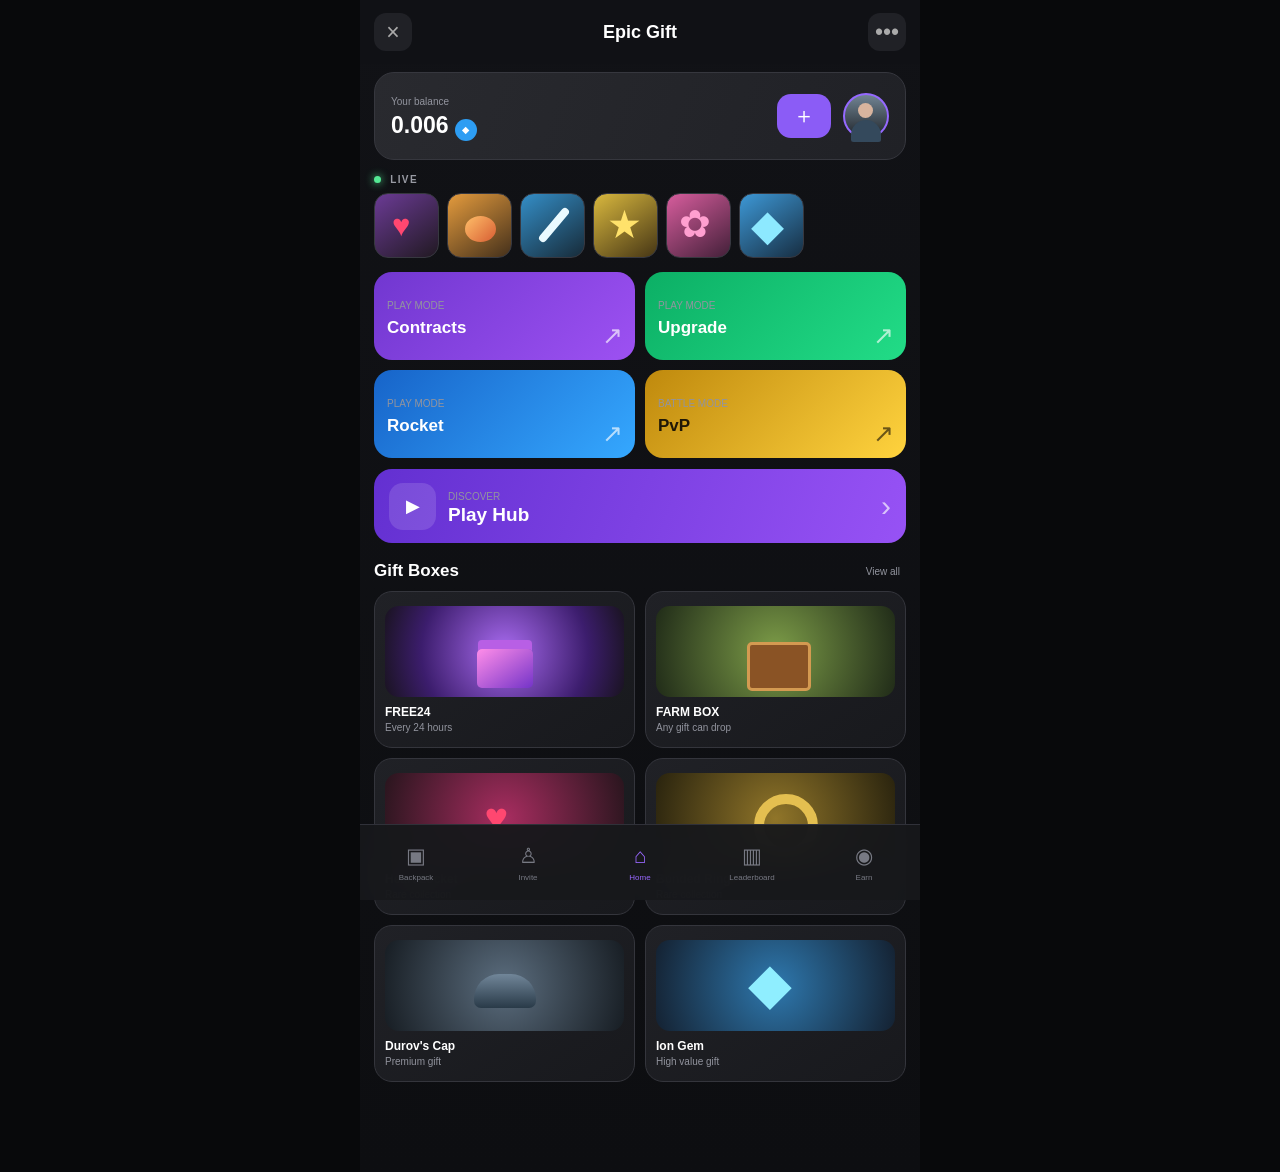
==== commit 7cfa57fc: "Add files via upload" ====
--- a/index.html
+++ b/index.html
@@ -1,164 +1,7 @@
-<!doctype html>
-<html lang="en">
-<head>
-<meta charset="utf-8">
-<meta name="viewport" content="width=device-width,initial-scale=1,maximum-scale=1,user-scalable=no">
-<meta name="theme-color" content="#101114">
-<title>Epic Gift</title>
-<link rel="stylesheet" href="style.css">
-</head>
-
-<body>
-<div id="app">
-
-<header>
-<button id="close">×</button>
-<b>Epic Gift</b>
-<button id="menu">•••</button>
-</header>
-
-<main>
-
-<section class="balance">
-<div>
-<small>Your balance</small>
-<strong>0.006 <i>◆</i></strong>
-</div>
-<button id="deposit">＋</button>
-<span class="avatar"><em></em></span>
-</section>
-
-<section class="live">
-<label><i></i> LIVE</label>
-
-<div id="live">
-<span class="heart"></span>
-<span class="peach"></span>
-<span class="sword"></span>
-<span class="star"></span>
-<span class="flower"></span>
-<span class="gem"></span>
-</div>
-</section>
-
-<section class="modes">
-
-<button data-page="contracts" class="purple">
-<small>PLAY MODE</small>
-<b>Contracts</b>
-<i>↗</i>
-</button>
-
-<button data-page="upgrade" class="green">
-<small>PLAY MODE</small>
-<b>Upgrade</b>
-<i>↗</i>
-</button>
-
-<button data-page="rocket" class="blue">
-<small>PLAY MODE</small>
-<b>Rocket</b>
-<i>↗</i>
-</button>
-
-<button data-page="pvp" class="gold">
-<small>BATTLE MODE</small>
-<b>PvP</b>
-<i>↗</i>
-</button>
-
-</section>
-
-<button class="hub" data-page="hub">
-<span>▶</span>
-<div>
-<small>DISCOVER</small>
-<b>Play Hub</b>
-</div>
-<i>›</i>
-</button>
-
-<section>
-
-<div class="head">
-<b>Gift Boxes</b>
-<button id="all">View all</button>
-</div>
-
-<div class="boxes">
-
-<button data-page="free24">
-<span class="art free"></span>
-<b>FREE24</b>
-<small>Every 24 hours</small>
-</button>
-
-<button data-page="farm">
-<span class="art farm"></span>
-<b>FARM BOX</b>
-<small>Any gift can drop</small>
-</button>
-
-<button data-gift="Heart Locket">
-<span class="art heartArt"></span>
-<b>Heart Locket</b>
-<small>Rare collection</small>
-</button>
-
-<button data-gift="Bonded Ring">
-<span class="art ringArt"></span>
-<b>Bonded Ring</b>
-<small>Rare collection</small>
-</button>
-
-<button data-gift="Durov's Cap">
-<span class="art capArt"></span>
-<b>Durov's Cap</b>
-<small>Premium gift</small>
-</button>
-
-<button data-gift="Ion Gem">
-<span class="art gemArt"></span>
-<b>Ion Gem</b>
-<small>High value gift</small>
-</button>
-
-</div>
-</section>
-
-</main>
-
-<nav>
-
-<button data-nav="backpack">
-▣
-<small>Backpack</small>
-</button>
-
-<button data-nav="invite">
-♙
-<small>Invite</small>
-</button>
-
-<button class="active" data-nav="home">
-⌂
-<small>Home</small>
-</button>
-
-<button data-nav="leaderboard">
-▥
-<small>Leaderboard</small>
-</button>
-
-<button data-nav="earn">
-◉
-<small>Earn</small>
-</button>
-
-</nav>
-
-</div>
-
-<script src="app.js"></script>
-</body>
-</html>
+<!doctype html><html lang="en"><head><meta charset="utf-8"><meta name="viewport" content="width=device-width,initial-scale=1,maximum-scale=1,user-scalable=no"><meta name="theme-color" content="#101114"><title>Epic Gift</title><link rel="stylesheet" href="style.css"></head><body><div id="app"><header><button id="close">×</button><b>Epic Gift</b><button id="menu">•••</button></header><main>
+<section class="balance"><div><small>Your balance</small><strong>0.006 <i>◆</i></strong></div><button id="deposit">＋</button><span class="avatar"><em></em></span></section>
+<section class="live"><label><i></i> LIVE</label><div id="live"><span class="heart"></span><span class="peach"></span><span class="sword"></span><span class="star"></span><span class="flower"></span><span class="gem"></span></div></section>
+<section class="modes"><button data-page="contracts" class="purple"><small>PLAY MODE</small><b>Contracts</b><i>↗</i></button><button data-page="upgrade" class="green"><small>PLAY MODE</small><b>Upgrade</b><i>↗</i></button><button data-page="rocket" class="blue"><small>PLAY MODE</small><b>Rocket</b><i>↗</i></button><button data-page="pvp" class="gold"><small>BATTLE MODE</small><b>PvP</b><i>↗</i></button></section>
+<button class="hub" data-page="hub"><span>▶</span><div><small>DISCOVER</small><b>Play Hub</b></div><i>›</i></button>
+<section><div class="head"><b>Gift Boxes</b><button id="all">View all</button></div><div class="boxes"><button data-page="free24"><span class="art free"></span><b>FREE24</b><small>Every 24 hours</small></button><button data-page="farm"><span class="art farm"></span><b>FARM BOX</b><small>Any gift can drop</small></button><button data-gift="Heart Locket"><span class="art heartArt"></span><b>Heart Locket</b><small>Rare collection</small></button><button data-gift="Bonded Ring"><span class="art ringArt"></span><b>Bonded Ring</b><small>Rare collection</small></button><button data-gift="Durov's Cap"><span class="art capArt"></span><b>Durov's Cap</b><small>Premium gift</small></button><button data-gift="Ion Gem"><span class="art gemArt"></span><b>Ion Gem</b><small>High value gift</small></button></div></section></main>
+<nav><button data-nav="backpack">▣<small>Backpack</small></button><button data-nav="invite">♙<small>Invite</small></button><button class="active" data-nav="home">⌂<small>Home</small></button><button data-nav="leaderboard">▥<small>Leaderboard</small></button><button data-nav="earn">◉<small>Earn</small></button></nav></div><script src="app.js"></script></body></html>
--- a/style.css
+++ b/style.css
@@ -1,1951 +1 @@
-*{
-  box-sizing:border-box;
-  -webkit-tap-highlight-color:transparent;
-}
-
-:root{
-  --bg:#09090c;
-  --card:#15151a;
-  --card2:#1b1b21;
-  --text:#fff;
-  --muted:#8d8d98;
-  --purple:#9a5cff;
-  --purple2:#6c35ff;
-}
-
-html,
-body{
-  margin:0;
-  padding:0;
-  min-height:100%;
-  background:#050507;
-  color:var(--text);
-  font-family:Inter,Arial,sans-serif;
-}
-
-body{
-  overflow-x:hidden;
-}
-
-button{
-  font:inherit;
-  color:inherit;
-  border:0;
-  cursor:pointer;
-}
-
-.app{
-  width:100%;
-  max-width:560px;
-  min-height:100vh;
-  margin:auto;
-
-  background:
-    radial-gradient(
-      circle at 50% -10%,
-      rgba(126,69,255,.20),
-      transparent 32%
-    ),
-    linear-gradient(#0b0b0e,#08080a);
-
-  padding-bottom:92px;
-}
-
-
-/* =========================
-   TOP BAR
-========================= */
-
-.topbar{
-  height:72px;
-
-  display:flex;
-  align-items:center;
-  justify-content:space-between;
-
-  padding:0 15px;
-}
-
-.icon-btn{
-  width:40px;
-  height:40px;
-
-  border-radius:13px;
-
-  background:#18181d;
-  color:#aaa;
-
-  font-size:24px;
-
-  display:grid;
-  place-items:center;
-}
-
-.menu{
-  font-size:18px;
-  letter-spacing:2px;
-}
-
-.brand{
-  display:flex;
-  align-items:center;
-  gap:9px;
-}
-
-.brand-art{
-  width:38px;
-  height:38px;
-
-  border-radius:12px;
-
-  background:
-    linear-gradient(
-      145deg,
-      #a965ff,
-      #6d2dff
-    );
-
-  position:relative;
-
-  box-shadow:
-    0 5px 25px
-    rgba(133,55,255,.28);
-}
-
-.brand-gift{
-  position:absolute;
-
-  width:19px;
-  height:15px;
-
-  background:#fff;
-
-  border-radius:3px;
-
-  left:9px;
-  top:13px;
-}
-
-.brand-gift:before{
-  content:"";
-
-  position:absolute;
-
-  width:4px;
-  height:19px;
-
-  background:#7d3cff;
-
-  left:7px;
-  top:-2px;
-}
-
-.brand-gift:after{
-  content:"";
-
-  position:absolute;
-
-  width:21px;
-  height:4px;
-
-  background:#eee;
-
-  left:-1px;
-  top:3px;
-}
-
-.brand-name{
-  font-weight:900;
-  font-size:17px;
-  letter-spacing:-.4px;
-}
-
-.brand-sub{
-  color:#72727c;
-
-  font-size:7px;
-
-  margin-top:2px;
-
-  letter-spacing:1px;
-}
-
-
-/* =========================
-   BALANCE
-========================= */
-
-.balance-card{
-  margin:2px 14px 14px;
-
-  padding:14px;
-
-  min-height:76px;
-
-  border:1px solid #27272e;
-  border-radius:20px;
-
-  background:
-    linear-gradient(
-      145deg,
-      #17171c,
-      #111116
-    );
-
-  display:flex;
-  align-items:center;
-
-  gap:12px;
-}
-
-.profile-art{
-  width:47px;
-  height:47px;
-
-  position:relative;
-
-  border-radius:50%;
-
-  background:
-    linear-gradient(
-      145deg,
-      #9e62ff,
-      #5420d4
-    );
-
-  display:grid;
-  place-items:center;
-
-  overflow:hidden;
-}
-
-.profile-ring{
-  position:absolute;
-
-  inset:5px;
-
-  border:2px solid
-    rgba(255,255,255,.65);
-
-  border-radius:50%;
-}
-
-.profile-face{
-  width:19px;
-  height:19px;
-
-  border-radius:50%;
-
-  background:#fff;
-
-  position:relative;
-
-  top:-4px;
-}
-
-.profile-face:after{
-  content:"";
-
-  position:absolute;
-
-  width:29px;
-  height:17px;
-
-  background:#fff;
-
-  border-radius:50% 50% 0 0;
-
-  left:-5px;
-  top:15px;
-}
-
-.balance-info{
-  display:flex;
-  align-items:baseline;
-
-  gap:5px;
-
-  flex:1;
-
-  flex-wrap:wrap;
-}
-
-.balance-info span{
-  width:100%;
-
-  color:#777781;
-
-  font-size:11px;
-}
-
-.balance-info strong{
-  font-size:21px;
-  font-weight:900;
-}
-
-.balance-info small{
-  color:#777781;
-  font-size:9px;
-}
-
-.deposit{
-  padding:10px 14px;
-
-  border-radius:12px;
-
-  background:#fff;
-  color:#111;
-
-  font-weight:800;
-
-  font-size:12px;
-}
-
-
-/* =========================
-   LIVE
-========================= */
-
-.live-section{
-  padding:4px 14px 14px;
-}
-
-.section-title{
-  font-size:10px;
-
-  font-weight:900;
-
-  letter-spacing:1.5px;
-
-  color:#9999a3;
-
-  margin-bottom:9px;
-}
-
-.live-dot{
-  display:inline-block;
-
-  width:6px;
-  height:6px;
-
-  border-radius:50%;
-
-  background:#48ed87;
-
-  box-shadow:
-    0 0 9px #48ed87;
-
-  margin-right:5px;
-}
-
-.live-row{
-  display:flex;
-
-  gap:8px;
-
-  overflow:hidden;
-}
-
-.live-card{
-  min-width:72px;
-  height:70px;
-
-  border-radius:15px;
-
-  border:1px solid #272730;
-
-  position:relative;
-
-  overflow:hidden;
-}
-
-.gift-art:after{
-  content:"";
-
-  position:absolute;
-
-  width:35px;
-  height:35px;
-
-  border-radius:11px;
-
-  left:19px;
-  top:18px;
-
-  background:
-    linear-gradient(
-      145deg,
-      #fff,
-      #aaa
-    );
-
-  box-shadow:
-    0 8px 18px
-    rgba(0,0,0,.45);
-}
-
-.art-purple{
-  background:
-    radial-gradient(
-      circle,
-      #6336a7,
-      #17131d
-    );
-}
-
-.art-blue{
-  background:
-    radial-gradient(
-      circle,
-      #277ad9,
-      #101820
-    );
-}
-
-.art-pink{
-  background:
-    radial-gradient(
-      circle,
-      #d94e91,
-      #201219
-    );
-}
-
-.art-gold{
-  background:
-    radial-gradient(
-      circle,
-      #b78931,
-      #211b10
-    );
-}
-
-.art-red{
-  background:
-    radial-gradient(
-      circle,
-      #c73e46,
-      #211012
-    );
-}
-
-
-/* =========================
-   ROCKET / PVP
-========================= */
-
-.hero-grid{
-  display:grid;
-
-  gap:10px;
-
-  padding:0 14px 10px;
-}
-
-.mode-card{
-  min-height:118px;
-
-  width:100%;
-
-  border-radius:22px;
-
-  text-align:left;
-
-  padding:18px;
-
-  position:relative;
-
-  overflow:hidden;
-
-  border:
-    1px solid
-    rgba(255,255,255,.08);
-}
-
-.rocket-banner{
-  background:
-    radial-gradient(
-      circle at 80% 50%,
-      rgba(69,157,255,.35),
-      transparent 38%
-    ),
-    linear-gradient(
-      110deg,
-      #143a72,
-      #147bd7 60%,
-      #1b9ff5
-    );
-}
-
-.pvp-banner{
-  background:
-    radial-gradient(
-      circle at 80% 50%,
-      rgba(255,225,74,.45),
-      transparent 38%
-    ),
-    linear-gradient(
-      110deg,
-      #6d4300,
-      #e5ad16 60%,
-      #ffd940
-    );
-
-  color:#17120a;
-}
-
-.mode-copy{
-  position:relative;
-
-  z-index:3;
-
-  display:flex;
-
-  flex-direction:column;
-
-  gap:3px;
-}
-
-.mode-copy span{
-  font-size:8px;
-
-  font-weight:800;
-
-  opacity:.65;
-
-  letter-spacing:1.5px;
-}
-
-.mode-copy strong{
-  font-size:27px;
-
-  font-weight:1000;
-
-  letter-spacing:-1px;
-}
-
-.mode-copy small{
-  font-size:10px;
-
-  opacity:.7;
-}
-
-.mode-arrow{
-  position:absolute;
-
-  right:18px;
-  top:45px;
-
-  font-size:32px;
-
-  opacity:.6;
-}
-
-.mode-glow{
-  position:absolute;
-
-  width:180px;
-  height:180px;
-
-  border-radius:50%;
-
-  right:-45px;
-  top:-30px;
-
-  background:
-    rgba(86,193,255,.22);
-
-  filter:blur(15px);
-}
-
-
-/* ROCKET ART */
-
-.rocket-art{
-  position:absolute;
-
-  right:53px;
-  top:23px;
-
-  width:80px;
-  height:75px;
-
-  transform:rotate(-18deg);
-}
-
-.rocket-body{
-  position:absolute;
-
-  width:55px;
-  height:29px;
-
-  border-radius:
-    50% 55% 45% 50%;
-
-  background:
-    linear-gradient(
-      145deg,
-      #f8fcff,
-      #a9d8ff
-    );
-
-  top:17px;
-  left:10px;
-}
-
-.rocket-body:after{
-  content:"";
-
-  position:absolute;
-
-  width:25px;
-  height:28px;
-
-  background:#e8f6ff;
-
-  left:-13px;
-  top:1px;
-
-  clip-path:
-    polygon(
-      100% 0,
-      100% 100%,
-      0 50%
-    );
-}
-
-.rocket-window{
-  position:absolute;
-
-  width:12px;
-  height:12px;
-
-  border-radius:50%;
-
-  background:#278fe1;
-
-  border:2px solid #fff;
-
-  left:39px;
-  top:25px;
-}
-
-.rocket-flame{
-  position:absolute;
-
-  width:34px;
-  height:18px;
-
-  background:
-    linear-gradient(
-      90deg,
-      #ffdd45,
-      #ff6c20,
-      transparent
-    );
-
-  left:-18px;
-  top:43px;
-
-  filter:blur(1px);
-
-  border-radius:50%;
-}
-
-
-/* PVP ART */
-
-.pvp-art{
-  position:absolute;
-
-  right:28px;
-  top:20px;
-
-  width:110px;
-  height:80px;
-}
-
-.pvp-orb{
-  position:absolute;
-
-  width:48px;
-  height:48px;
-
-  border-radius:50%;
-
-  top:10px;
-
-  border:
-    3px solid
-    rgba(255,255,255,.7);
-}
-
-.pvp-orb.left{
-  left:2px;
-
-  background:
-    radial-gradient(
-      circle at 35% 30%,
-      #fff,
-      #8c5cff 35%,
-      #301071
-    );
-}
-
-.pvp-orb.right{
-  right:2px;
-
-  background:
-    radial-gradient(
-      circle at 35% 30%,
-      #fff,
-      #ff5b5b 35%,
-      #791515
-    );
-}
-
-.pvp-sword{
-  position:absolute;
-
-  width:8px;
-  height:70px;
-
-  background:#fff;
-
-  left:51px;
-  top:1px;
-
-  transform:rotate(42deg);
-
-  box-shadow:
-    0 0 10px
-    rgba(255,255,255,.8);
-}
-
-
-/* =========================
-   PLAY HUB
-========================= */
-
-.play-banner{
-  margin:0 14px 18px;
-
-  width:calc(100% - 28px);
-
-  min-height:76px;
-
-  border-radius:20px;
-
-  background:
-    linear-gradient(
-      110deg,
-      #4c20aa,
-      #762de5,
-      #9d51ff
-    );
-
-  display:flex;
-
-  align-items:center;
-
-  gap:13px;
-
-  padding:13px 17px;
-
-  text-align:left;
-
-  box-shadow:
-    0 10px 30px
-    rgba(117,45,226,.16);
-}
-
-.play-icon{
-  width:49px;
-  height:49px;
-
-  border-radius:15px;
-
-  background:
-    rgba(255,255,255,.16);
-
-  display:grid;
-  place-items:center;
-}
-
-.play-triangle{
-  width:0;
-  height:0;
-
-  border-top:
-    9px solid transparent;
-
-  border-bottom:
-    9px solid transparent;
-
-  border-left:
-    14px solid #fff;
-
-  margin-left:3px;
-}
-
-.play-banner span{
-  display:block;
-
-  font-size:8px;
-
-  opacity:.65;
-
-  letter-spacing:1px;
-}
-
-.play-banner strong{
-  display:block;
-
-  font-size:20px;
-
-  font-weight:950;
-}
-
-.play-arrow{
-  margin-left:auto;
-
-  font-size:31px;
-
-  opacity:.7;
-}
-
-
-/* =========================
-   GIFT BOXES
-========================= */
-
-.boxes-section{
-  padding:0 14px;
-}
-
-.section-heading{
-  display:flex;
-
-  justify-content:space-between;
-
-  align-items:center;
-
-  margin-bottom:10px;
-}
-
-.section-heading strong{
-  font-size:17px;
-}
-
-.section-heading span{
-  font-size:10px;
-
-  color:#8d8d98;
-}
-
-.boxes-grid{
-  display:grid;
-
-  grid-template-columns:
-    repeat(2,1fr);
-
-  gap:10px;
-}
-
-.box-card{
-  min-height:156px;
-
-  border-radius:19px;
-
-  background:
-    linear-gradient(
-      145deg,
-      #18181e,
-      #101014
-    );
-
-  border:1px solid #27272e;
-
-  padding:12px;
-
-  text-align:left;
-
-  position:relative;
-
-  overflow:hidden;
-
-  transition:.18s;
-}
-
-.box-card:active{
-  transform:scale(.97);
-}
-
-.box-card strong{
-  display:block;
-
-  font-size:13px;
-
-  margin-top:7px;
-}
-
-.box-card span{
-  display:block;
-
-  color:#777781;
-
-  font-size:9px;
-
-  margin-top:3px;
-}
-
-.box-art{
-  height:91px;
-
-  position:relative;
-
-  border-radius:14px;
-
-  overflow:hidden;
-}
-
-.free-art{
-  background:
-    radial-gradient(
-      circle at 50% 40%,
-      #b773ff,
-      #3c1772 65%,
-      #16101f
-    );
-}
-
-.farm-art{
-  background:
-    radial-gradient(
-      circle at 50% 50%,
-      #6a9539,
-      #192211
-    );
-}
-
-.box-body{
-  position:absolute;
-
-  width:52px;
-  height:39px;
-
-  background:
-    linear-gradient(
-      145deg,
-      #ff7ee8,
-      #7533cb
-    );
-
-  border-radius:5px;
-
-  left:50%;
-  top:39px;
-
-  transform:translateX(-50%);
-
-  box-shadow:
-    0 12px 20px
-    rgba(0,0,0,.45);
-}
-
-.box-lid{
-  position:absolute;
-
-  width:60px;
-  height:14px;
-
-  background:
-    linear-gradient(
-      145deg,
-      #ff9cf0,
-      #8d46e5
-    );
-
-  border-radius:5px;
-
-  left:50%;
-  top:31px;
-
-  transform:translateX(-50%);
-
-  z-index:2;
-}
-
-.box-ribbon{
-  position:absolute;
-
-  width:7px;
-  height:50px;
-
-  background:#fff;
-
-  opacity:.8;
-
-  left:50%;
-  top:30px;
-
-  transform:translateX(-50%);
-
-  z-index:3;
-}
-
-.farm-box{
-  position:absolute;
-
-  width:57px;
-  height:43px;
-
-  background:
-    linear-gradient(
-      145deg,
-      #c58b40,
-      #704019
-    );
-
-  left:50%;
-  top:33px;
-
-  transform:translateX(-50%);
-
-  border-radius:5px;
-}
-
-.farm-leaf{
-  position:absolute;
-
-  width:26px;
-  height:12px;
-
-  background:#a9d95d;
-
-  border-radius:
-    100% 0 100% 0;
-}
-
-.farm-leaf.one{
-  left:25px;
-  top:22px;
-
-  transform:rotate(-35deg);
-}
-
-.farm-leaf.two{
-  right:23px;
-  top:20px;
-
-  transform:rotate(30deg);
-}
-
-
-/* GIFT OBJECTS */
-
-.gift-object{
-  height:91px;
-
-  border-radius:14px;
-
-  position:relative;
-
-  overflow:hidden;
-}
-
-.heart-object{
-  background:
-    radial-gradient(
-      circle,
-      #8d234f,
-      #220e17
-    );
-}
-
-.heart-object:after{
-  content:"";
-
-  position:absolute;
-
-  width:45px;
-  height:40px;
-
-  background:#ff3d73;
-
-  left:50%;
-  top:26px;
-
-  transform:
-    translateX(-50%)
-    rotate(-45deg);
-
-  border-radius:8px;
-
-  box-shadow:
-    0 0 25px
-    rgba(255,61,115,.4);
-}
-
-.heart-object:before{
-  content:"";
-
-  position:absolute;
-
-  width:45px;
-  height:45px;
-
-  border-radius:50%;
-
-  background:#ff3d73;
-
-  left:calc(50% - 22px);
-  top:17px;
-
-  box-shadow:
-    22px 0 0 #ff3d73;
-}
-
-.ring-object{
-  background:
-    radial-gradient(
-      circle,
-      #403a19,
-      #15140d
-    );
-}
-
-.ring-object:after{
-  content:"";
-
-  position:absolute;
-
-  width:42px;
-  height:42px;
-
-  border:9px solid #e2b746;
-
-  border-radius:50%;
-
-  left:50%;
-  top:22px;
-
-  transform:translateX(-50%);
-
-  box-shadow:
-    0 0 20px
-    rgba(226,183,70,.35);
-}
-
-.crown-object{
-  background:
-    radial-gradient(
-      circle,
-      #725719,
-      #1d170a
-    );
-}
-
-.crown-object:after{
-  content:"";
-
-  position:absolute;
-
-  width:55px;
-  height:38px;
-
-  background:#f1c84b;
-
-  left:50%;
-  top:27px;
-
-  transform:translateX(-50%);
-
-  clip-path:
-    polygon(
-      0 0,
-      25% 40%,
-      50% 0,
-      75% 40%,
-      100% 0,
-      88% 100%,
-      12% 100%
-    );
-}
-
-.gem-object{
-  background:
-    radial-gradient(
-      circle,
-      #244e87,
-      #0e1728
-    );
-}
-
-.gem-object:after{
-  content:"";
-
-  position:absolute;
-
-  width:48px;
-  height:48px;
-
-  background:
-    linear-gradient(
-      135deg,
-      #9ce9ff,
-      #2578e5
-    );
-
-  left:50%;
-  top:21px;
-
-  transform:
-    translateX(-50%)
-    rotate(45deg);
-
-  border-radius:8px;
-
-  box-shadow:
-    0 0 24px
-    rgba(44,147,255,.5);
-}
-
-
-/* =========================
-   BOTTOM NAV
-========================= */
-
-.bottom-nav{
-  position:fixed;
-
-  z-index:50;
-
-  bottom:0;
-  left:50%;
-
-  transform:translateX(-50%);
-
-  width:100%;
-  max-width:560px;
-
-  height:75px;
-
-  display:grid;
-
-  grid-template-columns:
-    repeat(5,1fr);
-
-  background:
-    rgba(13,13,17,.94);
-
-  border-top:
-    1px solid #25252c;
-
-  backdrop-filter:blur(18px);
-
-  padding-bottom:7px;
-}
-
-.bottom-nav button{
-  background:none;
-
-  color:#666670;
-
-  display:flex;
-
-  flex-direction:column;
-
-  align-items:center;
-
-  justify-content:center;
-
-  gap:5px;
-
-  font-size:8px;
-}
-
-.bottom-nav button.active{
-  color:#a765ff;
-}
-
-.nav-icon{
-  width:23px;
-  height:23px;
-
-  position:relative;
-}
-
-.backpack-icon{
-  border:
-    2px solid currentColor;
-
-  border-radius:6px;
-
-  margin-top:3px;
-}
-
-.backpack-icon:before{
-  content:"";
-
-  position:absolute;
-
-  width:9px;
-  height:5px;
-
-  border:
-    2px solid currentColor;
-
-  border-bottom:0;
-
-  border-radius:
-    7px 7px 0 0;
-
-  left:5px;
-  top:-7px;
-}
-
-.invite-icon:before,
-.invite-icon:after{
-  content:"";
-
-  position:absolute;
-
-  border-radius:50%;
-
-  background:currentColor;
-}
-
-.invite-icon:before{
-  width:9px;
-  height:9px;
-
-  left:7px;
-  top:2px;
-
-  box-shadow:
-    -6px 4px 0 -1px currentColor;
-}
-
-.invite-icon:after{
-  width:19px;
-  height:9px;
-
-  left:2px;
-  bottom:2px;
-
-  border-radius:
-    10px 10px 4px 4px;
-}
-
-.home-icon:before{
-  content:"";
-
-  position:absolute;
-
-  width:15px;
-  height:15px;
-
-  background:currentColor;
-
-  left:4px;
-  top:6px;
-
-  border-radius:3px;
-}
-
-.home-icon:after{
-  content:"";
-
-  position:absolute;
-
-  width:15px;
-  height:15px;
-
-  border-left:
-    3px solid currentColor;
-
-  border-top:
-    3px solid currentColor;
-
-  transform:rotate(45deg);
-
-  left:4px;
-  top:1px;
-}
-
-.leaderboard-icon{
-  border-bottom:
-    2px solid currentColor;
-}
-
-.leaderboard-icon:before{
-  content:"";
-
-  position:absolute;
-
-  width:4px;
-  height:10px;
-
-  background:currentColor;
-
-  left:3px;
-  bottom:2px;
-
-  box-shadow:
-    7px -6px 0 currentColor,
-    14px -12px 0 currentColor;
-}
-
-.earn-icon:before{
-  content:"";
-
-  position:absolute;
-
-  width:17px;
-  height:17px;
-
-  border:
-    3px solid currentColor;
-
-  border-radius:50%;
-
-  left:1px;
-  top:1px;
-}
-
-.earn-icon:after{
-  content:"";
-
-  position:absolute;
-
-  width:3px;
-  height:9px;
-
-  background:currentColor;
-
-  left:10px;
-  top:5px;
-
-  transform:rotate(35deg);
-}
-
-
-/* =================================================
-   FULL SCREEN PAGES
-================================================= */
-
-.epic-page{
-
-  position:fixed;
-
-  inset:0;
-
-  z-index:200;
-
-  width:100%;
-
-  max-width:560px;
-
-  margin:auto;
-
-  overflow-y:auto;
-
-  background:
-
-    radial-gradient(
-      circle at 50% 0%,
-      rgba(126,69,255,.22),
-      transparent 32%
-    ),
-
-    linear-gradient(
-      #0b0b0f,
-      #070709
-    );
-
-  padding-bottom:35px;
-
-  animation:
-    pageIn .18s ease;
-}
-
-
-.epic-page-top{
-
-  height:72px;
-
-  display:flex;
-
-  align-items:center;
-
-  gap:14px;
-
-  padding:0 16px;
-
-  position:sticky;
-
-  top:0;
-
-  z-index:10;
-
-  background:
-    rgba(11,11,15,.90);
-
-  backdrop-filter:
-    blur(18px);
-
-  border-bottom:
-    1px solid #25252d;
-}
-
-
-.epic-page-top strong{
-
-  font-size:18px;
-
-  font-weight:900;
-
-}
-
-
-.epic-page-back{
-
-  width:40px;
-  height:40px;
-
-  border-radius:13px;
-
-  background:#19191f;
-
-  color:#fff;
-
-  font-size:32px;
-
-  line-height:1;
-
-  display:grid;
-
-  place-items:center;
-
-}
-
-
-.epic-page-spacer{
-
-  width:40px;
-
-}
-
-
-.epic-page-content{
-
-  padding:
-    18px
-    14px
-    45px;
-
-}
-
-
-/* =========================
-   INFORMATION CARD
-========================= */
-
-.epic-info-card{
-
-  margin-top:14px;
-
-  padding:20px;
-
-  border:
-    1px solid #292931;
-
-  border-radius:22px;
-
-  background:
-    linear-gradient(
-      145deg,
-      #19191f,
-      #101014
-    );
-
-  text-align:center;
-
-}
-
-
-.epic-info-card h2{
-
-  margin:
-    8px 0;
-
-  font-size:24px;
-
-  font-weight:900;
-
-}
-
-
-.epic-info-card p{
-
-  color:#9999a4;
-
-  font-size:13px;
-
-  line-height:1.9;
-
-  margin:0;
-
-}
-
-
-.epic-info-icon{
-
-  width:58px;
-  height:58px;
-
-  margin:auto;
-
-  border-radius:18px;
-
-  display:grid;
-
-  place-items:center;
-
-  background:
-    linear-gradient(
-      145deg,
-      #9b5cff,
-      #6425d9
-    );
-
-  font-size:27px;
-
-}
-
-
-/* =========================
-   BUTTON
-========================= */
-
-.primary-action{
-
-  width:100%;
-
-  margin-top:18px;
-
-  padding:15px;
-
-  border-radius:14px;
-
-  background:
-    linear-gradient(
-      110deg,
-      #7a35ed,
-      #a557ff
-    );
-
-  color:#fff;
-
-  font-weight:900;
-
-  box-shadow:
-    0 10px 25px
-    rgba(130,50,240,.22);
-
-}
-
-
-.primary-action:active{
-
-  transform:scale(.98);
-
-}
-
-
-/* =========================
-   PAGE LIST
-========================= */
-
-.page-list{
-
-  display:grid;
-
-  gap:10px;
-
-}
-
-
-.page-list button{
-
-  width:100%;
-
-  padding:17px;
-
-  border-radius:16px;
-
-  background:#18181e;
-
-  border:
-    1px solid #292930;
-
-  display:flex;
-
-  justify-content:space-between;
-
-  align-items:center;
-
-  font-weight:800;
-
-}
-
-
-.page-list button:active{
-
-  transform:scale(.98);
-
-}
-
-
-.page-list button span:last-child{
-
-  color:#858590;
-
-  font-size:24px;
-
-}
-
-
-/* =========================
-   LARGE BOX ART
-========================= */
-
-.box-page-art{
-
-  height:240px;
-
-  border-radius:25px;
-
-  position:relative;
-
-  overflow:hidden;
-
-  border:
-    1px solid #292930;
-
-}
-
-
-.box-page-art .box-body{
-
-  width:105px;
-
-  height:78px;
-
-  top:105px;
-
-}
-
-
-.box-page-art .box-lid{
-
-  width:120px;
-
-  height:27px;
-
-  top:89px;
-
-}
-
-
-.box-page-art .box-ribbon{
-
-  width:13px;
-
-  height:100px;
-
-  top:88px;
-
-}
-
-
-.box-page-art .farm-box{
-
-  width:115px;
-
-  height:86px;
-
-  top:88px;
-
-}
-
-
-.box-page-art .farm-leaf{
-
-  transform:scale(1.5);
-
-}
-
-
-/* =========================
-   GAME HERO
-========================= */
-
-.game-hero{
-
-  min-height:220px;
-
-  border-radius:25px;
-
-  padding:28px;
-
-  display:flex;
-
-  flex-direction:column;
-
-  justify-content:flex-end;
-
-  overflow:hidden;
-
-  position:relative;
-
-}
-
-
-.rocket-page{
-
-  background:
-
-    radial-gradient(
-      circle at 80% 40%,
-      rgba(69,157,255,.45),
-      transparent 40%
-    ),
-
-    linear-gradient(
-      110deg,
-      #143a72,
-      #147bd7,
-      #1b9ff5
-    );
-
-}
-
-
-.pvp-page{
-
-  background:
-
-    radial-gradient(
-      circle at 80% 50%,
-      rgba(255,225,74,.5),
-      transparent 40%
-    ),
-
-    linear-gradient(
-      110deg,
-      #6d4300,
-      #e5ad16,
-      #ffd940
-    );
-
-  color:#17120a;
-
-}
-
-
-.game-hero span{
-
-  font-size:10px;
-
-  font-weight:900;
-
-  letter-spacing:2px;
-
-  opacity:.7;
-
-}
-
-
-.game-hero h1{
-
-  margin:4px 0;
-
-  font-size:42px;
-
-  font-weight:1000;
-
-}
-
-
-.game-hero p{
-
-  margin:0;
-
-  font-size:13px;
-
-  opacity:.75;
-
-}
-
-
-/* =========================
-   PAGE ANIMATION
-========================= */
-
-@keyframes pageIn{
-
-  from{
-
-    transform:
-      translateX(18px);
-
-    opacity:0;
-
-  }
-
-  to{
-
-    transform:
-      translateX(0);
-
-    opacity:1;
-
-  }
-
-}
-
-
-/* =========================
-   RESPONSIVE
-========================= */
-
-@media(max-width:380px){
-
-  .rocket-art{
-
-    right:25px;
-
-    transform:
-      scale(.8)
-      rotate(-18deg);
-
-  }
-
-  .pvp-art{
-
-    right:5px;
-
-    transform:
-      scale(.8);
-
-  }
-
-  .mode-copy strong{
-
-    font-size:23px;
-
-  }
-
-}
+*{box-sizing:border-box;-webkit-tap-highlight-color:transparent}html,body{margin:0;background:#08090b;color:#fff;font-family:Inter,Arial,sans-serif}body{min-height:100vh}button{font:inherit;color:inherit;border:0;cursor:pointer}#app{max-width:560px;min-height:100vh;margin:auto;background:linear-gradient(#111216,#0d0e11);padding-bottom:82px}header{height:64px;display:flex;align-items:center;justify-content:space-between;padding:0 14px;position:sticky;top:0;background:#111216ee;backdrop-filter:blur(14px);z-index:10}header b{font-size:18px}header button{width:38px;height:38px;border-radius:12px;background:#202126;color:#aaa;font-size:23px}main{padding:8px 14px}.balance{height:88px;border-radius:20px;background:linear-gradient(110deg,#292a2f,#202126);border:1px solid #36373e;padding:15px 16px;display:flex;align-items:center;gap:12px}.balance div{flex:1}.balance small,.modes small,.hub small,.head button,.boxes small{color:#92949e;font-size:10px}.balance strong{display:block;font-size:23px;margin-top:3px}.balance strong i{display:inline-grid;place-items:center;width:22px;height:22px;border-radius:50%;background:#2d9df3;font-size:9px;font-style:normal}.balance button{width:54px;height:44px;border-radius:14px;background:#8b5cf6;font-size:22px}.avatar{width:46px;height:46px;border-radius:50%;background:linear-gradient(#718493,#20252b);border:2px solid #9569ff;position:relative}.avatar:before{content:"";position:absolute;width:15px;height:15px;border-radius:50%;background:#d8b49e;left:13px;top:8px}.avatar em{position:absolute;width:30px;height:22px;background:#34495c;border-radius:18px 18px 3px 3px;left:6px;top:25px}.live{padding:14px 0}.live label{display:block;color:#999ba4;font-size:10px;font-weight:900;letter-spacing:1.4px;margin:0 0 8px}.live label i{display:inline-block;width:7px;height:7px;border-radius:50%;background:#54e994;box-shadow:0 0 8px #54e994;margin-right:5px}.live>div{display:flex;gap:8px;overflow:hidden}.live span{flex:0 0 65px;height:65px;border-radius:14px;border:1px solid #373840;position:relative;overflow:hidden}.heart{background:linear-gradient(145deg,#6b3b95,#211922)}.peach{background:linear-gradient(145deg,#e49b3d,#44301b)}.sword{background:linear-gradient(145deg,#348ec7,#172b39)}.star{background:linear-gradient(145deg,#d9b83e,#463615)}.flower{background:linear-gradient(145deg,#d75d9d,#432039)}.gem{background:linear-gradient(145deg,#3d98d6,#172e42)}.heart:after,.heartArt:after{content:"♥";position:absolute;color:#ff4770;font-size:31px;left:17px;top:14px}.peach:after{content:"";position:absolute;width:31px;height:26px;background:linear-gradient(135deg,#ffbf69,#d75d33);border-radius:50%;left:17px;top:22px}.sword:after{content:"";position:absolute;width:8px;height:42px;background:#eafaff;border-radius:5px;left:29px;top:10px;transform:rotate(40deg)}.star:after{content:"★";position:absolute;color:#ffe26b;font-size:39px;left:13px;top:8px}.flower:after{content:"✿";position:absolute;color:#ff9fd0;font-size:38px;left:12px;top:8px}.gem:after{content:"◆";position:absolute;color:#8de9ff;font-size:43px;left:11px;top:6px}.modes{display:grid;grid-template-columns:1fr 1fr;gap:10px}.modes button{height:88px;border-radius:18px;text-align:left;padding:13px;position:relative;overflow:hidden}.modes .purple{background:linear-gradient(135deg,#7137d0,#9d51f2)}.modes .green{background:linear-gradient(135deg,#0caf65,#22dc87)}.modes .blue{background:linear-gradient(135deg,#1764c9,#35a8ff)}.modes .gold{background:linear-gradient(135deg,#bf890d,#ffd33e);color:#201807}.modes b{display:block;font-size:17px;margin-top:5px}.modes i{position:absolute;right:12px;bottom:10px;font-size:25px;font-style:normal;opacity:.65}.hub{width:100%;height:74px;border-radius:18px;margin:11px 0 18px;background:linear-gradient(110deg,#6330d1,#9752f5);display:flex;align-items:center;gap:12px;text-align:left;padding:12px 15px}.hub>span{width:47px;height:47px;border-radius:14px;background:#ffffff22;display:grid;place-items:center;font-size:18px}.hub b{display:block;font-size:19px}.hub i{margin-left:auto;font-size:30px;font-style:normal;opacity:.65}.head{display:flex;justify-content:space-between;align-items:center;margin-bottom:10px}.head>b{font-size:17px}.head button{background:none}.boxes{display:grid;grid-template-columns:1fr 1fr;gap:10px}.boxes>button{min-height:157px;border-radius:18px;background:linear-gradient(145deg,#202126,#18191d);border:1px solid #34353c;padding:10px;text-align:left}.art{display:block;height:91px;border-radius:14px;position:relative;overflow:hidden}.free{background:radial-gradient(circle,#a96bf0,#3c1d6d 65%,#19131f)}.farm{background:radial-gradient(circle,#7d9d48,#202b18)}.heartArt{background:radial-gradient(circle,#a82d60,#28151d)}.ringArt{background:radial-gradient(circle,#907529,#29230e)}.capArt{background:radial-gradient(circle,#5b6d7e,#171d23)}.gemArt{background:radial-gradient(circle,#2e78ae,#142131)}.free:after{content:"";position:absolute;width:56px;height:39px;background:linear-gradient(145deg,#ff8de9,#7434c8);left:calc(50% - 28px);top:43px;border-radius:5px;box-shadow:0 -10px 0 -1px #b85fe5}.farm:after{content:"";position:absolute;width:58px;height:43px;background:#8a5325;border:3px solid #d49a51;left:calc(50% - 29px);top:36px;border-radius:5px}.heartArt:after{font-size:40px;left:calc(50% - 20px);top:22px}.ringArt:after{content:"";position:absolute;width:44px;height:44px;border:10px solid #e4bf50;border-radius:50%;left:calc(50% - 22px);top:21px}.capArt:after{content:"";position:absolute;width:62px;height:34px;background:linear-gradient(#718699,#293a48);border-radius:25px 25px 7px 7px;left:calc(50% - 31px);top:34px}.gemArt:after{content:"◆";position:absolute;color:#8feeff;font-size:57px;left:calc(50% - 28px);top:10px}.boxes b{display:block;font-size:12px;margin-top:8px}.boxes small{display:block;margin-top:3px}nav{position:fixed;bottom:0;left:50%;transform:translateX(-50%);width:100%;max-width:560px;height:76px;background:#17181cf5;border-top:1px solid #303139;display:grid;grid-template-columns:repeat(5,1fr);z-index:20;backdrop-filter:blur(18px)}nav button{background:none;color:#777983;font-size:21px;display:flex;flex-direction:column;align-items:center;justify-content:center;gap:5px}nav button.active{color:#9968ff}nav small{font-size:8px}.page{position:fixed;inset:0;max-width:560px;margin:auto;background:#0e0f12;z-index:100;overflow:auto;animation:in .16s ease}.ptop{height:64px;display:flex;align-items:center;gap:12px;padding:0 14px;position:sticky;top:0;background:#111216ed;border-bottom:1px solid #303139;z-index:2}.ptop button{width:38px;height:38px;border-radius:12px;background:#202126;font-size:28px}.ptop strong{font-size:18px}.body{padding:14px 14px 35px}.hero{min-height:190px;border-radius:22px;padding:22px;display:flex;flex-direction:column;justify-content:end}.hero h1{font-size:40px;margin:5px 0}.hero small{letter-spacing:1.5px;opacity:.7;font-weight:900}.hero p{margin:0;font-size:12px;opacity:.75}.rocketH{background:linear-gradient(115deg,#173a70,#147ddd,#21a8ff)}.pvpH{background:linear-gradient(115deg,#654100,#d79d0e,#ffd940);color:#211a08}.greenH{background:linear-gradient(115deg,#0a8b52,#1ed67e)}.purpleH{background:linear-gradient(115deg,#4a208d,#9b51f5)}.panel{margin-top:12px;background:#1c1d22;border:1px solid #303139;border-radius:18px;padding:16px}.panel h2{margin:0 0 6px}.muted{color:#9799a3;font-size:12px;line-height:1.65}.primary{width:100%;margin-top:13px;padding:14px;border-radius:13px;background:linear-gradient(110deg,#7443dc,#9c60ff);font-weight:900}.grid2{display:grid;grid-template-columns:1fr 1fr;gap:9px;margin-top:12px}.quick,.row{background:#1d1e23;border:1px solid #303139;border-radius:15px;padding:14px;text-align:left}.quick b{display:block;font-size:12px}.quick small{color:#888a94}.players{display:grid;grid-template-columns:1fr 45px 1fr;gap:8px;align-items:center;margin-top:12px}.fighter{text-align:center;background:#25262c;border-radius:15px;padding:12px}.face{width:42px;height:42px;border-radius:50%;background:linear-gradient(145deg,#8b61ff,#30205f);margin:auto}.fighter b{display:block;font-size:10px;margin-top:6px}.vs{text-align:center;color:#ffce36;font-weight:900}.stats{display:grid;grid-template-columns:repeat(3,1fr);gap:7px;margin-top:10px}.stat{text-align:center;background:#25262c;border-radius:12px;padding:10px}.stat b{display:block;font-size:14px}.stat small{font-size:8px;color:#888a94}.bets{display:grid;grid-template-columns:repeat(3,1fr);gap:7px;margin-top:10px}.bet{padding:11px;border-radius:11px;background:#25262c;border:1px solid #383941}.bet.on{background:#7548dc}.list{display:grid;gap:8px;margin-top:12px}.row{display:flex;align-items:center;justify-content:space-between;font-size:12px}.giftDetail{height:230px;border-radius:22px;background:#202127;display:grid;place-items:center}.detailHeart{font-size:88px;color:#ff456f}.detailRing{width:100px;height:100px;border:21px solid #e3bd4c;border-radius:50%}.detailGem{font-size:100px;color:#8deeff}.detailCap{width:125px;height:65px;border-radius:55px 55px 10px 10px;background:#718698}.mine{display:grid;grid-template-columns:repeat(5,1fr);gap:6px;margin-top:12px}.cell{aspect-ratio:1;border-radius:8px;background:#282930;border:1px solid #3b3c44}.cell.open{background:#159968}.cell.bomb{background:#b43c4d}@keyframes in{from{transform:translateX(15px);opacity:.4}to{transform:none;opacity:1}}
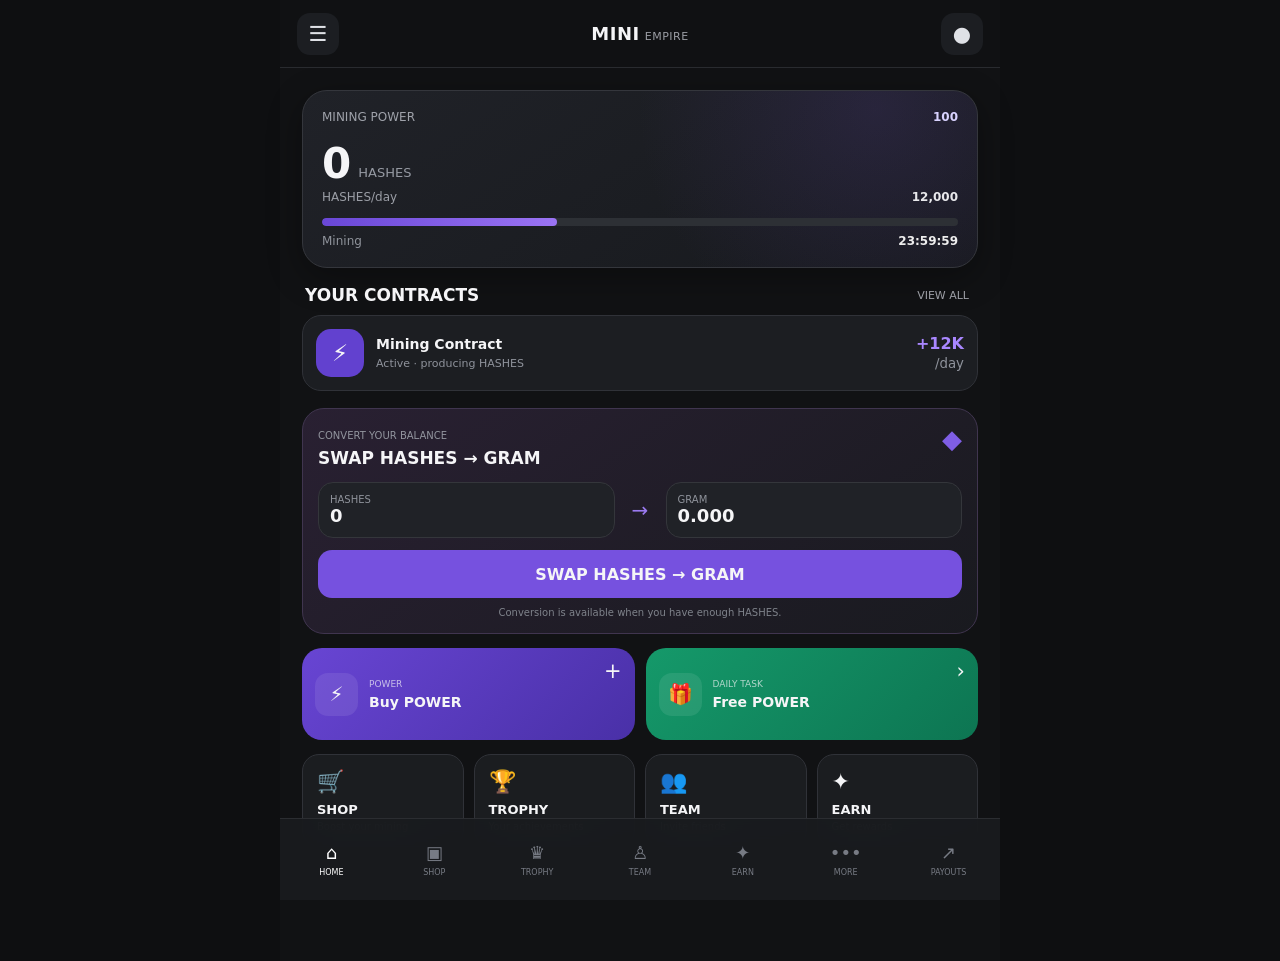
==== commit 0a1136e4: "index.html" ====
--- a/index.html
+++ b/index.html
@@ -1,7 +1,200 @@
-<!doctype html><html lang="en"><head><meta charset="utf-8"><meta name="viewport" content="width=device-width,initial-scale=1,maximum-scale=1,user-scalable=no"><meta name="theme-color" content="#101114"><title>Epic Gift</title><link rel="stylesheet" href="style.css"></head><body><div id="app"><header><button id="close">×</button><b>Epic Gift</b><button id="menu">•••</button></header><main>
-<section class="balance"><div><small>Your balance</small><strong>0.006 <i>◆</i></strong></div><button id="deposit">＋</button><span class="avatar"><em></em></span></section>
-<section class="live"><label><i></i> LIVE</label><div id="live"><span class="heart"></span><span class="peach"></span><span class="sword"></span><span class="star"></span><span class="flower"></span><span class="gem"></span></div></section>
-<section class="modes"><button data-page="contracts" class="purple"><small>PLAY MODE</small><b>Contracts</b><i>↗</i></button><button data-page="upgrade" class="green"><small>PLAY MODE</small><b>Upgrade</b><i>↗</i></button><button data-page="rocket" class="blue"><small>PLAY MODE</small><b>Rocket</b><i>↗</i></button><button data-page="pvp" class="gold"><small>BATTLE MODE</small><b>PvP</b><i>↗</i></button></section>
-<button class="hub" data-page="hub"><span>▶</span><div><small>DISCOVER</small><b>Play Hub</b></div><i>›</i></button>
-<section><div class="head"><b>Gift Boxes</b><button id="all">View all</button></div><div class="boxes"><button data-page="free24"><span class="art free"></span><b>FREE24</b><small>Every 24 hours</small></button><button data-page="farm"><span class="art farm"></span><b>FARM BOX</b><small>Any gift can drop</small></button><button data-gift="Heart Locket"><span class="art heartArt"></span><b>Heart Locket</b><small>Rare collection</small></button><button data-gift="Bonded Ring"><span class="art ringArt"></span><b>Bonded Ring</b><small>Rare collection</small></button><button data-gift="Durov's Cap"><span class="art capArt"></span><b>Durov's Cap</b><small>Premium gift</small></button><button data-gift="Ion Gem"><span class="art gemArt"></span><b>Ion Gem</b><small>High value gift</small></button></div></section></main>
-<nav><button data-nav="backpack">▣<small>Backpack</small></button><button data-nav="invite">♙<small>Invite</small></button><button class="active" data-nav="home">⌂<small>Home</small></button><button data-nav="leaderboard">▥<small>Leaderboard</small></button><button data-nav="earn">◉<small>Earn</small></button></nav></div><script src="app.js"></script></body></html>
+<!doctype html>
+<html lang="en">
+<head>
+<meta charset="utf-8">
+<meta name="viewport" content="width=device-width,initial-scale=1,maximum-scale=1,user-scalable=no">
+<meta name="theme-color" content="#111214">
+<title>Mini Empire</title>
+<link rel="stylesheet" href="mini_empire_new.css">
+</head>
+
+<body>
+<div id="app">
+
+  <header class="top">
+    <button id="menu">☰</button>
+
+    <div class="brand">
+      <b>MINI</b>
+      <span>EMPIRE</span>
+    </div>
+
+    <button id="profile">●</button>
+  </header>
+
+  <main>
+
+    <section class="hero">
+      <div class="hero-top">
+        <span>MINING POWER</span>
+        <b id="power">100</b>
+      </div>
+
+      <div class="hash">
+        <b id="hashes">0</b>
+        <span>HASHES</span>
+      </div>
+
+      <div class="rate">
+        <span>HASHES/day</span>
+        <b id="rate">12,000</b>
+      </div>
+
+      <div class="progress">
+        <i id="progress"></i>
+      </div>
+
+      <div class="timer">
+        <span>Mining</span>
+        <b id="timer">23:59:59</b>
+      </div>
+    </section>
+
+    <section class="contract">
+      <div class="title">
+        <b>YOUR CONTRACTS</b>
+        <button id="contracts">VIEW ALL</button>
+      </div>
+
+      <div class="contract-card">
+        <div class="contract-icon">⚡</div>
+
+        <div class="contract-info">
+          <b>Mining Contract</b>
+          <small>Active · producing HASHES</small>
+        </div>
+
+        <div class="contract-power">
+          +12K<br>
+          <small>/day</small>
+        </div>
+      </div>
+    </section>
+
+    <section class="swap">
+      <div class="swap-head">
+        <div>
+          <small>CONVERT YOUR BALANCE</small>
+          <h2>SWAP HASHES → GRAM</h2>
+        </div>
+        <span>◆</span>
+      </div>
+
+      <div class="swap-box">
+        <div>
+          <small>HASHES</small>
+          <b id="swapHashes">0</b>
+        </div>
+
+        <span>→</span>
+
+        <div>
+          <small>GRAM</small>
+          <b id="gram">0.000</b>
+        </div>
+      </div>
+
+      <button class="primary" id="swapBtn">
+        SWAP HASHES → GRAM
+      </button>
+
+      <p>Conversion is available when you have enough HASHES.</p>
+    </section>
+
+    <section class="power-grid">
+
+      <button class="power-card buy" id="buyPower">
+        <span>⚡</span>
+        <div>
+          <small>POWER</small>
+          <b>Buy POWER</b>
+          <em>+</em>
+        </div>
+      </button>
+
+      <button class="power-card free" id="freePower">
+        <span>🎁</span>
+        <div>
+          <small>DAILY TASK</small>
+          <b>Free POWER</b>
+          <em>›</em>
+        </div>
+      </button>
+
+    </section>
+
+    <section class="quick">
+
+      <button data-page="shop">
+        <span>🛒</span>
+        <b>SHOP</b>
+        <small>Boost your mining</small>
+      </button>
+
+      <button data-page="trophy">
+        <span>🏆</span>
+        <b>TROPHY</b>
+        <small>Your achievements</small>
+      </button>
+
+      <button data-page="team">
+        <span>👥</span>
+        <b>TEAM</b>
+        <small>Invite friends</small>
+      </button>
+
+      <button data-page="earn">
+        <span>✦</span>
+        <b>EARN</b>
+        <small>Get rewards</small>
+      </button>
+
+    </section>
+
+  </main>
+
+  <nav>
+
+    <button class="active" data-nav="home">
+      ⌂
+      <small>HOME</small>
+    </button>
+
+    <button data-nav="shop">
+      ▣
+      <small>SHOP</small>
+    </button>
+
+    <button data-nav="trophy">
+      ♛
+      <small>TROPHY</small>
+    </button>
+
+    <button data-nav="team">
+      ♙
+      <small>TEAM</small>
+    </button>
+
+    <button data-nav="earn">
+      ✦
+      <small>EARN</small>
+    </button>
+
+    <button data-nav="more">
+      •••
+      <small>MORE</small>
+    </button>
+
+    <button data-nav="payouts">
+      ↗
+      <small>PAYOUTS</small>
+    </button>
+
+  </nav>
+
+</div>
+
+<script src="mini_empire_new.js"></script>
+
+</body>
+</html>
--- a/mini_empire_new.css
+++ b/mini_empire_new.css
@@ -0,0 +1,24 @@
+*{box-sizing:border-box;-webkit-tap-highlight-color:transparent}
+:root{--bg:#111214;--card:#1c1e22;--line:#303238;--text:#f5f5f7;--muted:#999da6;--purple:#7651df;--green:#20b97d;--blue:#348fe8}
+html,body{margin:0;background:#0e0f11;color:var(--text);font-family:Inter,system-ui,-apple-system,"Segoe UI",sans-serif}
+body{min-height:100vh}
+button{font:inherit;color:inherit;border:0}
+#app{max-width:720px;margin:auto;min-height:100vh;background:var(--bg);padding-bottom:92px}
+.top{height:68px;padding:0 17px;display:flex;align-items:center;justify-content:space-between;border-bottom:1px solid #292b2f;position:sticky;top:0;background:#111214ee;backdrop-filter:blur(15px);z-index:5}
+.top button{width:42px;height:42px;border-radius:13px;background:#1c1e22;color:#dfe1e6;font-size:21px}
+.brand{display:flex;gap:5px;align-items:baseline;font-size:18px;letter-spacing:.5px}.brand span{color:#9b9da4;font-size:11px}
+main{padding:16px}
+.hero{border:1px solid #34363c;border-radius:25px;padding:19px;background:radial-gradient(circle at 85% 10%,#6046a533,transparent 40%),linear-gradient(145deg,#202228,#17191d);box-shadow:0 10px 35px #0005}
+.hero-top{display:flex;justify-content:space-between;color:#9fa2aa;font-size:12px}.hero-top b{color:#d9d3ff}
+.hash{display:flex;align-items:end;gap:9px;margin:15px 0 2px}.hash b{font-size:42px;letter-spacing:-2px}.hash span{font-size:13px;color:#969aa3;padding-bottom:8px}
+.rate{display:flex;justify-content:space-between;font-size:12px;color:#9b9ea6}.rate b{color:#e8e8eb}
+.progress{height:8px;background:#2d3035;border-radius:99px;overflow:hidden;margin:14px 0 8px}.progress i{display:block;height:100%;width:37%;background:linear-gradient(90deg,#6947d7,#9b74f4);border-radius:99px}
+.timer{display:flex;justify-content:space-between;font-size:12px;color:#8f939b}.timer b{color:#eee}
+.contract,.swap{margin-top:17px}.title{display:flex;justify-content:space-between;align-items:center;margin:0 3px 10px}.title b{font-size:17px}.title button{background:none;color:#9d9fa6;font-size:11px}
+.contract-card{display:flex;align-items:center;gap:12px;background:var(--card);border:1px solid var(--line);border-radius:19px;padding:13px}.contract-icon{width:48px;height:48px;border-radius:15px;background:#6241cf;display:flex;align-items:center;justify-content:center;font-size:23px}.contract-info{flex:1}.contract-info b{display:block;font-size:14px}.contract-info small{display:block;color:#8f939c;margin-top:5px;font-size:11px}.contract-power{text-align:right;color:#a987ff;font-weight:800}.contract-power small{color:#8f939c;font-weight:500}
+.swap{background:linear-gradient(145deg,#292032,#191a1f);border:1px solid #40354f;border-radius:22px;padding:15px}.swap-head{display:flex;justify-content:space-between}.swap-head small{color:#92959e;font-size:10px}.swap-head h2{margin:5px 0 0;font-size:17px}.swap-head>span{font-size:26px;color:#7f5ee5}.swap-box{display:grid;grid-template-columns:1fr 35px 1fr;align-items:center;margin-top:14px;gap:8px}.swap-box>div{background:#202227;border:1px solid #34363b;border-radius:15px;padding:11px}.swap-box small{display:block;color:#8f939b;font-size:10px}.swap-box b{font-size:18px}.swap-box>span{text-align:center;color:#9b7af0;font-size:20px}.primary{width:100%;height:48px;border-radius:14px;background:#7651df;font-weight:800;margin-top:12px}.swap p{font-size:10px;color:#7f838b;text-align:center;margin:9px 0 0}
+.power-grid{display:grid;grid-template-columns:1fr 1fr;gap:11px;margin-top:14px}.power-card{border-radius:20px;min-height:92px;padding:13px;text-align:left;display:flex;gap:11px;align-items:center;position:relative}.power-card>span{width:43px;height:43px;border-radius:13px;background:#ffffff16;display:flex;align-items:center;justify-content:center;font-size:20px}.power-card div{min-width:0}.power-card small{display:block;font-size:9px;opacity:.7}.power-card b{display:block;margin-top:5px;font-size:14px}.power-card em{position:absolute;right:13px;top:11px;font-style:normal;font-size:21px}.buy{background:linear-gradient(135deg,#6845d3,#4930a7)}.free{background:linear-gradient(135deg,#15996a,#0d7552)}
+.quick{display:grid;grid-template-columns:1fr 1fr;gap:10px;margin-top:14px}.quick button{background:#1b1d20;border:1px solid #303238;border-radius:17px;padding:14px;text-align:left}.quick span{font-size:22px}.quick b{display:block;font-size:13px;margin-top:8px}.quick small{display:block;color:#858992;font-size:10px;margin-top:4px}
+nav{position:fixed;bottom:0;left:50%;transform:translateX(-50%);width:min(720px,100%);height:82px;background:#191b1eee;border-top:1px solid #2b2d31;display:grid;grid-template-columns:repeat(7,1fr);backdrop-filter:blur(18px);z-index:10;padding-bottom:env(safe-area-inset-bottom)}nav button{background:none;color:#777b84;font-size:18px;display:flex;flex-direction:column;align-items:center;justify-content:center;gap:5px}nav button small{font-size:8px}nav button.active{color:#fff}
+.page{padding-bottom:30px}.back{height:42px;width:42px;background:#202226;border-radius:13px;font-size:25px}.pagehead{display:flex;align-items:center;gap:10px;margin-bottom:15px}.pagehead b{font-size:19px}.list{display:grid;gap:9px}.row{background:#1c1e22;border:1px solid #303238;border-radius:15px;padding:15px;display:flex;justify-content:space-between}
+@media(min-width:560px){main{padding:22px}.quick{grid-template-columns:repeat(4,1fr)}}
